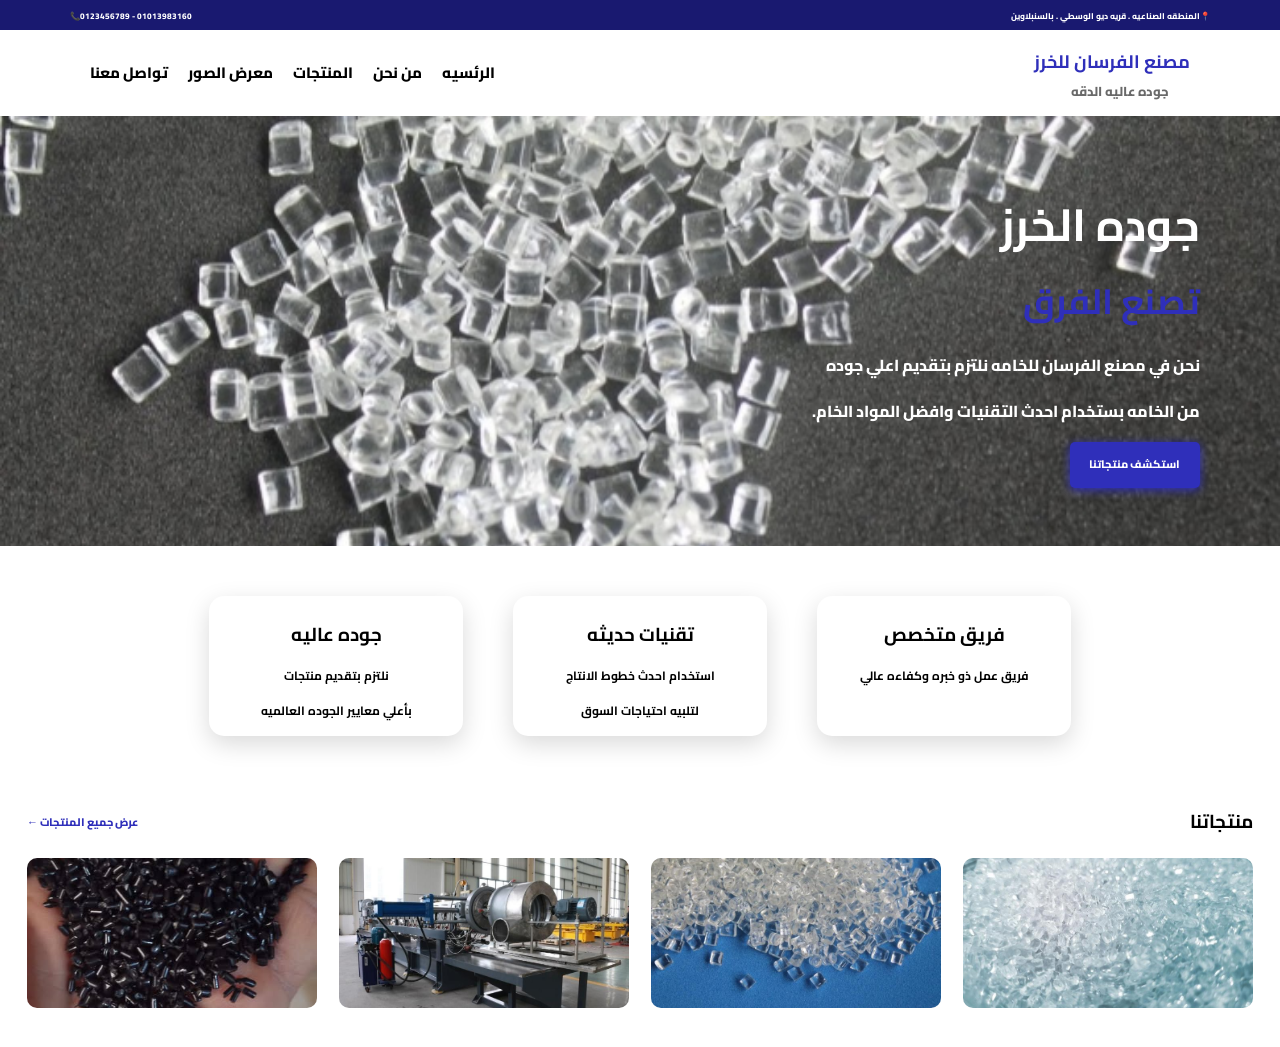
==== index.html @ 64f409cc "doooo" ====
<!DOCTYPE html>
<html lang="en" dir="rtl">
<head>
    <meta charset="UTF-8">
    <meta name="viewport" content="width=device-width, initial-scale=1.0">
     <link rel="preconnect" href="https://fonts.googleapis.com">
     <link href="https://fonts.googleapis.com/css2?family=Cairo:wght@400;700;800;900&display=swap" rel="stylesheet">
    <link rel="stylesheet" href="fo.css">
    <link rel="stylesheet" href="https://cdnjs.cloudflare.com/ajax/libs/font-awesome/6.7.2/css/all.min.css">
    <title>مصنع عائله ابو يونس</title>
</head>
 <nav class="fgt">
  <p>📍المنطقه الصناعيه . قريه ديو الوسطي . بالسنبلاوين</p>
  <p>01013983160 - 0123456789📞</p>
 </nav>
 <header>
<nav class="navbar">
    <div>
    <h2 class="w">مصنع الفرسان للخرز</h2>
    <p style="padding-right: 21px; margin-top: 0; color: dimgray; font-size: 13px;">جوده عاليه الدقه </p>
</div>

<div class="menu-btn" onclick="toggleMenu()">
    <i class="fa-solid fa-bars"></i>
</div>


    <ul id="nav">
     <li>الرئسيه</li>
     <li>من نحن</li>
     <li>المنتجات</li>
     <li>معرض الصور</li>
     <li>تواصل معنا</li>
    </ul>
</nav>
</header>
<body>
    <section class="v">
    <h1 class="c">جوده الخرز</h1>
    <h2 class="f">تصنع الفرق</h2>
    <p class="h">نحن في مصنع الفرسان للخامه نلتزم بتقديم اعلي جوده</p>
    <p class="h">من الخامه بستخدام احدث التقنيات وافضل المواد الخام.</p>
    <div class="l">
    <p class="lol">استكشف منتجاتنا</p>
</div>
</section>
<section class="fge">
 <div class="asd">
   <h3 class="ss">فريق متخصص</h3>
   <p class="qw">فريق عمل ذو خبره وكفاءه عالي</p>
   
 </div>

 <div class="asd">
  <h3 class="ss">تقنيات حديثه</h3>
  <p class="qw">استخدام احدث خطوط الانتاج</p>
  <p class="q">لتلبيه احتياجات السوق</p>
 </div>

 <div class="asd">
  <h3 class="ss">جوده عاليه</h3>
  <p class="qw">نلتزم بتقديم منتجات</p>
  <p class="q">بأعلي معايير الجوده العالميه</p>
 </div>
</section>

<div class="ddd">
  <h3>منتجاتنا</h3>
  <p class="hhh">عرض جميع المنتجات ←</p>
</div>

<section class="def">
  <div class="rer">
  <img src="WhatsApp Image 2026-06-13 at 1.37.20 AM.jpeg" alt="">
  </div>
  <div class="rer">
    <img src="WhatsApp Image 2026-06-13 at 1.37.54 AM.jpeg" alt="">
  </div>
  <div class="rer">
   <img  src="WhatsApp Image 2026-06-13 at 1.36.39 AM.jpeg" alt="">
  </div>
   <div class="rer">
   <img  src="702486900_122114545581279391_4197637457797478936_n.jpg" alt="">
  </div>
</section>

<script>
function toggleMenu(){
    document.getElementById("nav").classList.toggle("active");
}
</script>
</body>
</html>
---- fo.css ----
.navbar {
background: white;

justify-content: space-between;
display: flex;
padding: 0 90px;

}

.fgt {
    background: midnightblue;
    padding: 5px;
justify-content: space-between;
display: flex;
color: white;
padding: 0 70px;
height: 30px;
font-size: 8.3px;

}

#nav {
    list-style: none;
    display: flex;
    gap: 20px;
    align-items: center;
    font-size: 15px;
    
}

li:hover {
   color: rgb(47, 47, 186);
   transition: all 0.6s ease-in-out;

}

body {
    padding: 0;
    margin: 0;
   font-family: 'Cairo', sans-serif;
   font-weight: 800;
   
   
}

.v {
    text-align: right;
     padding-top: 30px;
    background-image: url(WhatsApp\ Image\ 2026-06-13\ at\ 1.36.27\ AM.jpeg);
    background-size: cover;
    height: 400px;
    
}

.c {
   padding-right: 80px;
  
   color: white;
   font-size: 2.80rem;
   
   margin-bottom: 1px;
}



.f {
   padding-right: 80px;
   color: rgb(47, 47, 186);
   margin-top: 0;
   margin-bottom: 1px;
   
   font-size: 35px;
}

.h {
    padding-right: 80px;
    
    color: white;
}



.l {

margin-right: 80px;
background: rgb(47, 47, 186);
width: 110px;
padding-right: 20px;
height: 40px;
font-size: 11px;
padding-top: 1px;
color: white;
padding-bottom: 5px;
border-radius: 5px;
box-shadow: 0 2px 10px rgb(47, 47, 186);
}

.w {
    color: rgb(47, 47, 186);
    margin-bottom: 1px;
    font-size: 18px;
}

.qw {
    font-weight: 700;
    font-size: 12px;
    margin-bottom: 1px;
}

.ss {
    margin-bottom: 1px;
}

.q {
    font-weight: 700;
    font-size: 12px;
    
}

.fge {
    text-align: center;
    display: flex;
    justify-content: center;
    padding: 50px 0;
    gap: 50px;
}

.asd {
    
    width: 250px;
    border: 2px solid rgba(255, 255, 255, 0.3);
    background: white;
    border-radius: 15px;
    box-shadow: 0 8px 25px rgba(0, 0, 0,0.15);
    transition: transform 0.6s ease-in-out;
}

.asd:hover {
    transform: scale(1.05);
}

img {
    height: 150px;
    width: 290px;
    border-radius: 10px;
    object-fit: cover;
}

.def {
    display: flex;
    justify-content: center;
    gap: 22px;
    padding-bottom: 30px;
}

.rer {
    transition: transform 0.6s ease-in-out;
}

.rer:hover {
    transform: scale(1.05);
}

.ddd{
    display: flex;
    align-items: center;
    justify-content: space-between;
    padding: 0 27px;
}

.hhh {
    color: rgb(47, 47, 186);
    font-size: 11px;
    
}






.menu-btn{
    display: none;
    font-size: 30px;
    cursor: pointer;
}

@media (max-width: 768px){

    .menu-btn{
        display: block;
    }

    #nav{
        display: none;
        flex-direction: column;
        position: absolute;
        top: 80px;
        right: 0;
        width: 100%;
        background: white;
        text-align: center;
        padding: 20px 0;
    }

    #nav.active{
        display: flex;
    }

    .def {
        display: flex;
        grid-template-columns: repeat(1, 1fr);
        align-items: center;
        flex-direction: column;
    }

    body {
        justify-content: center;
    }

    .v {
        text-align: center;
    }

    .c {
        padding: 0;
    }

    .f {
        padding: 0;
    }

    .h {
        padding: 0;
    }

    .l {
        margin: auto;
        padding-left: 17px;
    }
   
    .fgt {
        font-size: 6px;
        justify-content: space-between;
        
    }

 
.fge {
        display: flex;
    flex-wrap: wrap;
    justify-content: center;
    margin: auto;
    gap: 20px;
    width: 350px; /* عرض يكفي مربعين فقط */
}

.asd {
     width: 161px;
    height: 150px;
}
    
}
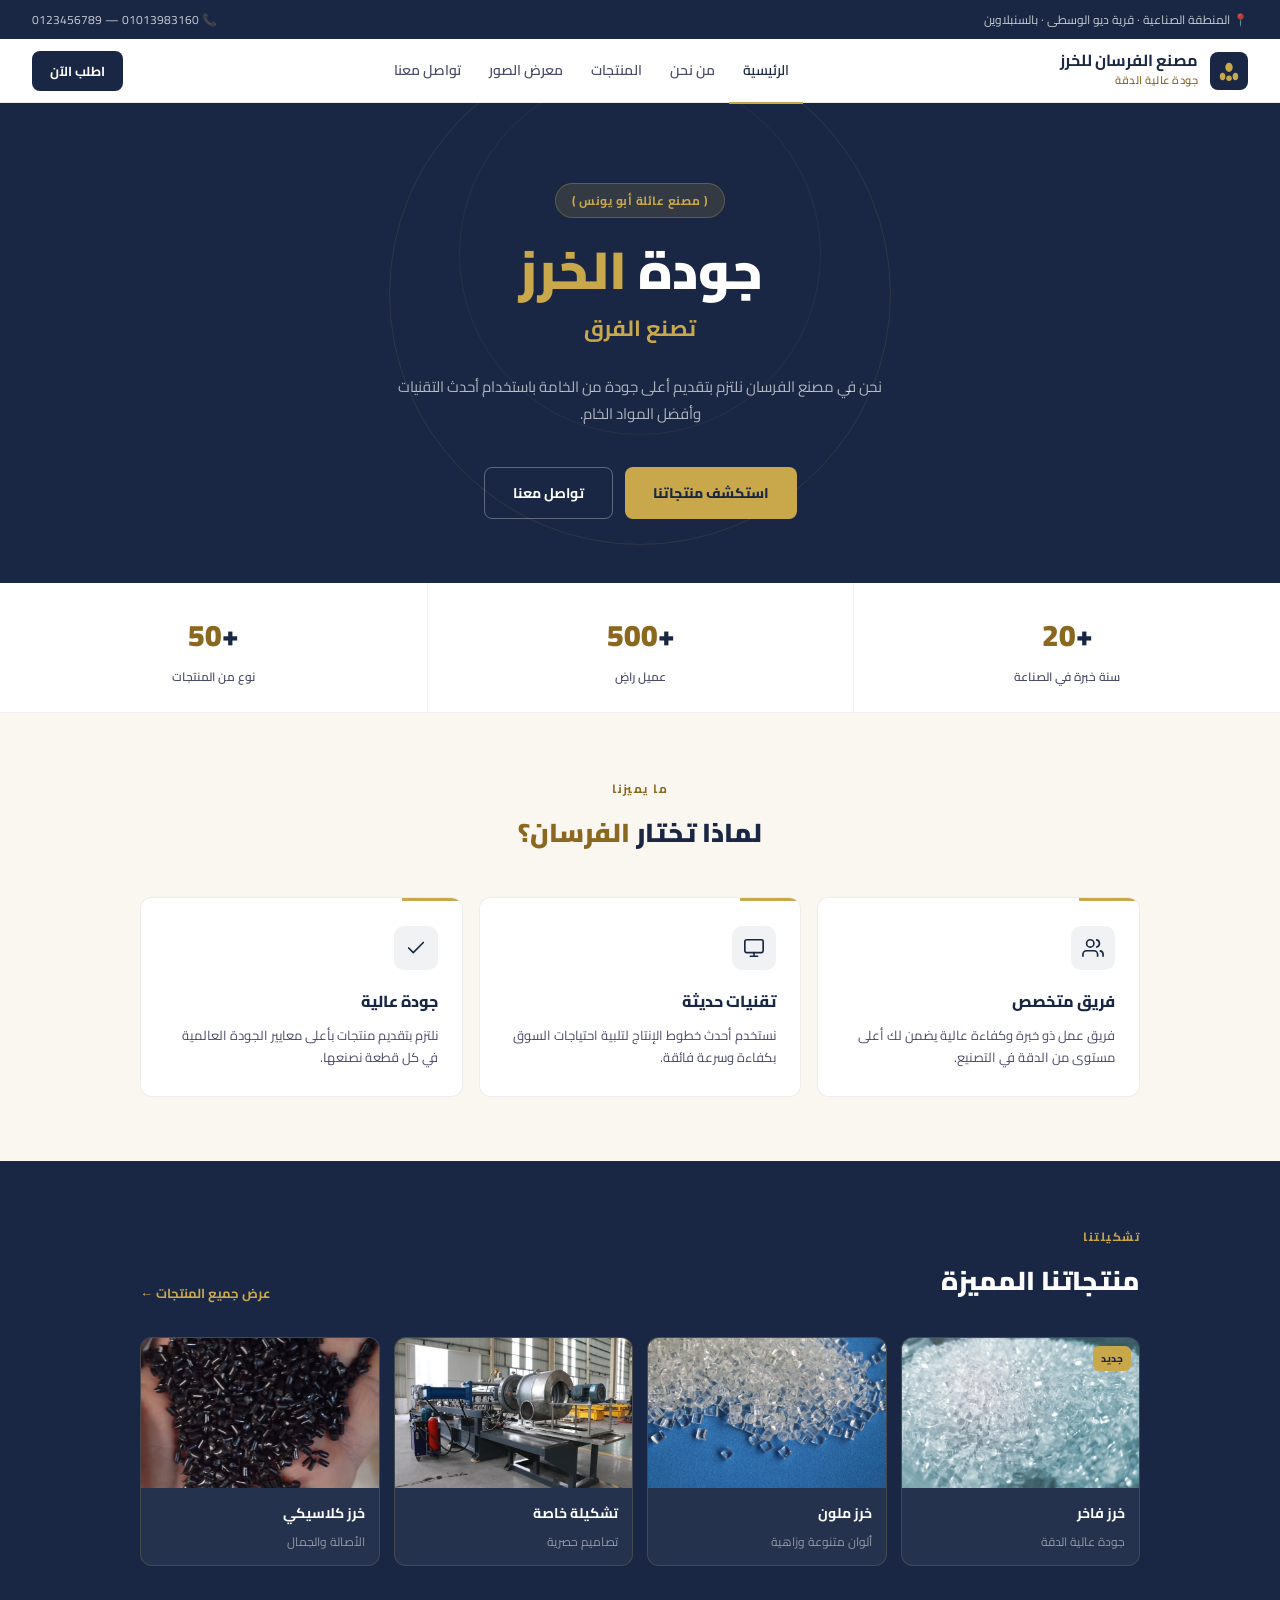
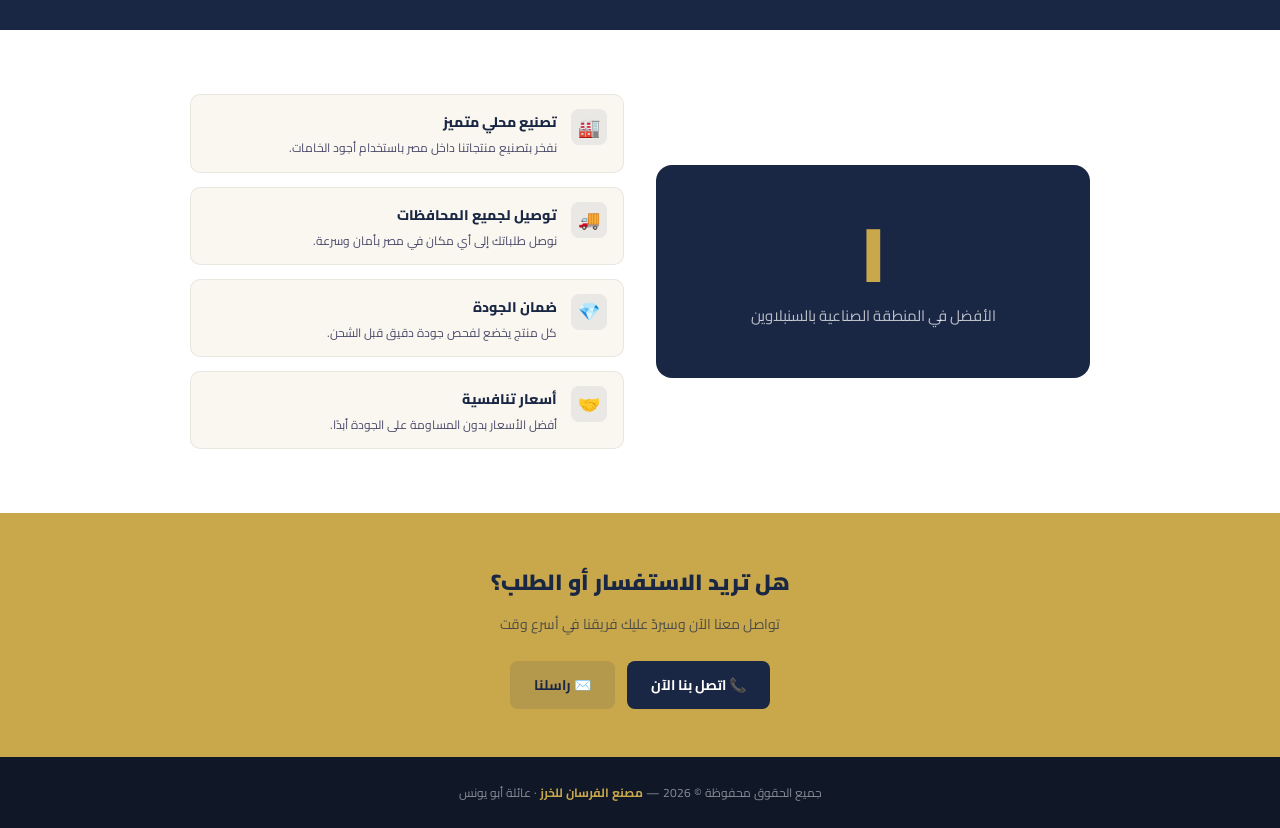
==== commit 891ebecb: "fsss" ====
--- a/index.html
+++ b/index.html
@@ -1,93 +1,220 @@
 <!DOCTYPE html>
-<html lang="en" dir="rtl">
+<html lang="ar" dir="rtl">
 <head>
-    <meta charset="UTF-8">
-    <meta name="viewport" content="width=device-width, initial-scale=1.0">
-     <link rel="preconnect" href="https://fonts.googleapis.com">
-     <link href="https://fonts.googleapis.com/css2?family=Cairo:wght@400;700;800;900&display=swap" rel="stylesheet">
-    <link rel="stylesheet" href="fo.css">
-    <link rel="stylesheet" href="https://cdnjs.cloudflare.com/ajax/libs/font-awesome/6.7.2/css/all.min.css">
-    <title>مصنع عائله ابو يونس</title>
+  <meta charset="UTF-8">
+  <meta name="viewport" content="width=device-width, initial-scale=1.0">
+  <link rel="preconnect" href="https://fonts.googleapis.com">
+  <link href="https://fonts.googleapis.com/css2?family=Cairo:wght@400;600;700;900&display=swap" rel="stylesheet">
+  <link rel="stylesheet" href="fo.css">
+  <title>مصنع الفرسان للخرز — عائلة أبو يونس</title>
 </head>
- <nav class="fgt">
-  <p>📍المنطقه الصناعيه . قريه ديو الوسطي . بالسنبلاوين</p>
-  <p>01013983160 - 0123456789📞</p>
- </nav>
- <header>
-<nav class="navbar">
-    <div>
-    <h2 class="w">مصنع الفرسان للخرز</h2>
-    <p style="padding-right: 21px; margin-top: 0; color: dimgray; font-size: 13px;">جوده عاليه الدقه </p>
-</div>
-
-<div class="menu-btn" onclick="toggleMenu()">
-    <i class="fa-solid fa-bars"></i>
-</div>
-
-
-    <ul id="nav">
-     <li>الرئسيه</li>
-     <li>من نحن</li>
-     <li>المنتجات</li>
-     <li>معرض الصور</li>
-     <li>تواصل معنا</li>
+<body>
+
+  <!-- TOP BAR -->
+  <div class="topbar">
+    <span>📍 المنطقة الصناعية · قرية ديو الوسطى · بالسنبلاوين</span>
+    <span>📞 01013983160 — 0123456789</span>
+  </div>
+
+  <!-- NAVBAR -->
+  <nav class="navbar">
+    <div class="brand">
+      <div class="brand-icon">
+        <svg viewBox="0 0 24 24" xmlns="http://www.w3.org/2000/svg">
+          <ellipse cx="12" cy="8" rx="4" ry="5"/>
+          <ellipse cx="5" cy="18" rx="3" ry="4"/>
+          <ellipse cx="19" cy="18" rx="3" ry="4"/>
+          <ellipse cx="12" cy="20" rx="3" ry="3"/>
+        </svg>
+      </div>
+      <div class="brand-text">
+        <h2>مصنع الفرسان للخرز</h2>
+        <p>جودة عالية الدقة</p>
+      </div>
+    </div>
+
+    <div class="menu-btn" onclick="toggleMenu()">☰</div>
+
+    <ul class="nav-links" id="nav">
+      <li>الرئيسية</li>
+      <li>من نحن</li>
+      <li>المنتجات</li>
+      <li>معرض الصور</li>
+      <li>تواصل معنا</li>
     </ul>
-</nav>
-</header>
-<body>
-    <section class="v">
-    <h1 class="c">جوده الخرز</h1>
-    <h2 class="f">تصنع الفرق</h2>
-    <p class="h">نحن في مصنع الفرسان للخامه نلتزم بتقديم اعلي جوده</p>
-    <p class="h">من الخامه بستخدام احدث التقنيات وافضل المواد الخام.</p>
-    <div class="l">
-    <p class="lol">استكشف منتجاتنا</p>
-</div>
-</section>
-<section class="fge">
- <div class="asd">
-   <h3 class="ss">فريق متخصص</h3>
-   <p class="qw">فريق عمل ذو خبره وكفاءه عالي</p>
-   
- </div>
-
- <div class="asd">
-  <h3 class="ss">تقنيات حديثه</h3>
-  <p class="qw">استخدام احدث خطوط الانتاج</p>
-  <p class="q">لتلبيه احتياجات السوق</p>
- </div>
-
- <div class="asd">
-  <h3 class="ss">جوده عاليه</h3>
-  <p class="qw">نلتزم بتقديم منتجات</p>
-  <p class="q">بأعلي معايير الجوده العالميه</p>
- </div>
-</section>
-
-<div class="ddd">
-  <h3>منتجاتنا</h3>
-  <p class="hhh">عرض جميع المنتجات ←</p>
-</div>
-
-<section class="def">
-  <div class="rer">
-  <img src="WhatsApp Image 2026-06-13 at 1.37.20 AM.jpeg" alt="">
+
+    <button class="nav-cta">اطلب الآن</button>
+  </nav>
+
+  <!-- HERO -->
+  <section class="hero">
+    <div class="hero-badge">( مصنع عائلة أبو يونس )</div>
+    <h1>جودة <span>الخرز</span></h1>
+    <h2>تصنع الفرق</h2>
+    <p>نحن في مصنع الفرسان نلتزم بتقديم أعلى جودة من الخامة باستخدام أحدث التقنيات وأفضل المواد الخام.</p>
+    <div class="hero-buttons">
+      <button class="btn-primary">استكشف منتجاتنا</button>
+      <button class="btn-secondary">تواصل معنا</button>
+    </div>
+  </section>
+
+  <!-- STATS BAR -->
+  <div class="stats-bar">
+    <div class="stat-item">
+      <div class="stat-num">+<span>20</span></div>
+      <div class="stat-label">سنة خبرة في الصناعة</div>
+    </div>
+    <div class="stat-item">
+      <div class="stat-num">+<span>500</span></div>
+      <div class="stat-label">عميل راضٍ</div>
+    </div>
+    <div class="stat-item">
+      <div class="stat-num">+<span>50</span></div>
+      <div class="stat-label">نوع من المنتجات</div>
+    </div>
   </div>
-  <div class="rer">
-    <img src="WhatsApp Image 2026-06-13 at 1.37.54 AM.jpeg" alt="">
+
+  <!-- FEATURES -->
+  <section class="section">
+    <div class="section-header">
+      <div class="eyebrow">ما يميزنا</div>
+      <div class="section-title">لماذا تختار <span>الفرسان؟</span></div>
+    </div>
+    <div class="features-grid">
+      <div class="feature-card">
+        <div class="feature-icon">
+          <svg viewBox="0 0 24 24"><path d="M17 21v-2a4 4 0 0 0-4-4H5a4 4 0 0 0-4 4v2"/><circle cx="9" cy="7" r="4"/><path d="M23 21v-2a4 4 0 0 0-3-3.87"/><path d="M16 3.13a4 4 0 0 1 0 7.75"/></svg>
+        </div>
+        <h3>فريق متخصص</h3>
+        <p>فريق عمل ذو خبرة وكفاءة عالية يضمن لك أعلى مستوى من الدقة في التصنيع.</p>
+      </div>
+      <div class="feature-card">
+        <div class="feature-icon">
+          <svg viewBox="0 0 24 24"><rect x="2" y="3" width="20" height="14" rx="2"/><line x1="8" y1="21" x2="16" y2="21"/><line x1="12" y1="17" x2="12" y2="21"/></svg>
+        </div>
+        <h3>تقنيات حديثة</h3>
+        <p>نستخدم أحدث خطوط الإنتاج لتلبية احتياجات السوق بكفاءة وسرعة فائقة.</p>
+      </div>
+      <div class="feature-card">
+        <div class="feature-icon">
+          <svg viewBox="0 0 24 24"><polyline points="20 6 9 17 4 12"/></svg>
+        </div>
+        <h3>جودة عالية</h3>
+        <p>نلتزم بتقديم منتجات بأعلى معايير الجودة العالمية في كل قطعة نصنعها.</p>
+      </div>
+    </div>
+  </section>
+
+  <!-- PRODUCTS -->
+  <section class="products-section">
+    <div class="products-header">
+      <div>
+        <div class="eyebrow gold">تشكيلتنا</div>
+        <div class="section-title white">منتجاتنا المميزة</div>
+      </div>
+      <div class="see-all">عرض جميع المنتجات ←</div>
+    </div>
+    <div class="products-grid">
+      <div class="product-card">
+        <div class="product-img">
+          <img src="WhatsApp Image 2026-06-13 at 1.37.20 AM.jpeg" alt="خرز فاخر">
+          <div class="product-badge">جديد</div>
+        </div>
+        <div class="product-info">
+          <h4>خرز فاخر</h4>
+          <p>جودة عالية الدقة</p>
+        </div>
+      </div>
+      <div class="product-card">
+        <div class="product-img">
+          <img src="WhatsApp Image 2026-06-13 at 1.37.54 AM.jpeg" alt="خرز ملون">
+        </div>
+        <div class="product-info">
+          <h4>خرز ملون</h4>
+          <p>ألوان متنوعة وزاهية</p>
+        </div>
+      </div>
+      <div class="product-card">
+        <div class="product-img">
+          <img src="WhatsApp Image 2026-06-13 at 1.36.39 AM.jpeg" alt="تشكيلة خاصة">
+        </div>
+        <div class="product-info">
+          <h4>تشكيلة خاصة</h4>
+          <p>تصاميم حصرية</p>
+        </div>
+      </div>
+      <div class="product-card">
+        <div class="product-img">
+          <img src="702486900_122114545581279391_4197637457797478936_n.jpg" alt="خرز كلاسيكي">
+        </div>
+        <div class="product-info">
+          <h4>خرز كلاسيكي</h4>
+          <p>الأصالة والجمال</p>
+        </div>
+      </div>
+    </div>
+  </section>
+
+  <!-- WHY US -->
+  <section class="section white-bg">
+    <div class="why-grid">
+      <div class="why-visual">
+        <div class="big-num">١</div>
+        <p>الأفضل في المنطقة الصناعية بالسنبلاوين</p>
+      </div>
+      <div class="why-items">
+        <div class="why-item">
+          <div class="why-dot">🏭</div>
+          <div>
+            <h4>تصنيع محلي متميز</h4>
+            <p>نفخر بتصنيع منتجاتنا داخل مصر باستخدام أجود الخامات.</p>
+          </div>
+        </div>
+        <div class="why-item">
+          <div class="why-dot">🚚</div>
+          <div>
+            <h4>توصيل لجميع المحافظات</h4>
+            <p>نوصل طلباتك إلى أي مكان في مصر بأمان وسرعة.</p>
+          </div>
+        </div>
+        <div class="why-item">
+          <div class="why-dot">💎</div>
+          <div>
+            <h4>ضمان الجودة</h4>
+            <p>كل منتج يخضع لفحص جودة دقيق قبل الشحن.</p>
+          </div>
+        </div>
+        <div class="why-item">
+          <div class="why-dot">🤝</div>
+          <div>
+            <h4>أسعار تنافسية</h4>
+            <p>أفضل الأسعار بدون المساومة على الجودة أبدًا.</p>
+          </div>
+        </div>
+      </div>
+    </div>
+  </section>
+
+  <!-- CONTACT STRIP -->
+  <div class="contact-strip">
+    <h3>هل تريد الاستفسار أو الطلب؟</h3>
+    <p>تواصل معنا الآن وسيردّ عليك فريقنا في أسرع وقت</p>
+    <div class="contact-buttons">
+      <button class="contact-btn dark">📞 اتصل بنا الآن</button>
+      <button class="contact-btn light">✉️ راسلنا</button>
+    </div>
   </div>
-  <div class="rer">
-   <img  src="WhatsApp Image 2026-06-13 at 1.36.39 AM.jpeg" alt="">
-  </div>
-   <div class="rer">
-   <img  src="702486900_122114545581279391_4197637457797478936_n.jpg" alt="">
-  </div>
-</section>
-
-<script>
-function toggleMenu(){
-    document.getElementById("nav").classList.toggle("active");
-}
-</script>
+
+  <!-- FOOTER -->
+  <footer class="footer">
+    جميع الحقوق محفوظة © 2026 — <span>مصنع الفرسان للخرز</span> · عائلة أبو يونس
+  </footer>
+
+  <script>
+    function toggleMenu() {
+      document.getElementById("nav").classList.toggle("active");
+    }
+  </script>
+
 </body>
 </html>
--- a/fo.css
+++ b/fo.css
@@ -1,263 +1,756 @@
+/* ===========================
+   مصنع الفرسان للخرز — style.css
+   =========================== */
+
+@import url('https://fonts.googleapis.com/css2?family=Cairo:wght@400;600;700;900&display=swap');
+
+* {
+  margin: 0;
+  padding: 0;
+  box-sizing: border-box;
+}
+
+:root {
+  --gold:       #C9A84C;
+  --gold-light: #F0D080;
+  --gold-dark:  #8A6820;
+  --navy:       #1A2744;
+  --navy-mid:   #243460;
+  --cream:      #FAF7F0;
+  --text-dark:  #1A1A2E;
+  --text-mid:   #4A4A6A;
+  --radius:     12px;
+}
+
+body {
+  font-family: 'Cairo', sans-serif;
+  direction: rtl;
+  background: var(--cream);
+  color: var(--text-dark);
+}
+
+/* ---- TOP BAR ---- */
+.topbar {
+  background: var(--navy);
+  color: rgba(255, 255, 255, 0.75);
+  font-size: 12px;
+  padding: 8px 2rem;
+  display: flex;
+  justify-content: space-between;
+  align-items: center;
+  gap: 1rem;
+  flex-wrap: wrap;
+}
+
+/* ---- NAVBAR ---- */
 .navbar {
-background: white;
-
-justify-content: space-between;
-display: flex;
-padding: 0 90px;
-
-}
-
-.fgt {
-    background: midnightblue;
-    padding: 5px;
-justify-content: space-between;
-display: flex;
-color: white;
-padding: 0 70px;
-height: 30px;
-font-size: 8.3px;
-
-}
-
-#nav {
-    list-style: none;
+  background: #fff;
+  border-bottom: 0.5px solid rgba(0, 0, 0, 0.08);
+  padding: 0 2rem;
+  display: flex;
+  align-items: center;
+  justify-content: space-between;
+  height: 64px;
+  position: sticky;
+  top: 0;
+  z-index: 100;
+}
+
+.brand {
+  display: flex;
+  align-items: center;
+  gap: 12px;
+}
+
+.brand-icon {
+  width: 38px;
+  height: 38px;
+  background: var(--navy);
+  border-radius: 8px;
+  display: flex;
+  align-items: center;
+  justify-content: center;
+}
+
+.brand-icon svg {
+  width: 22px;
+  height: 22px;
+  fill: var(--gold);
+}
+
+.brand-text h2 {
+  font-size: 16px;
+  font-weight: 700;
+  color: var(--navy);
+  line-height: 1.2;
+}
+
+.brand-text p {
+  font-size: 11px;
+  color: var(--gold-dark);
+  font-weight: 600;
+  letter-spacing: 0.5px;
+}
+
+.nav-links {
+  display: flex;
+  gap: 0;
+  list-style: none;
+}
+
+.nav-links li {
+  padding: 0 14px;
+  font-size: 14px;
+  font-weight: 600;
+  color: var(--text-mid);
+  cursor: pointer;
+  line-height: 64px;
+  border-bottom: 2px solid transparent;
+  transition: color 0.2s, border-color 0.2s;
+}
+
+.nav-links li:first-child {
+  color: var(--navy);
+  border-bottom-color: var(--gold);
+}
+
+.nav-links li:hover {
+  color: var(--navy);
+  border-bottom-color: var(--gold-light);
+}
+
+.nav-cta {
+  background: var(--navy);
+  color: #fff;
+  border: none;
+  padding: 8px 18px;
+  border-radius: 8px;
+  font-family: 'Cairo', sans-serif;
+  font-size: 13px;
+  font-weight: 700;
+  cursor: pointer;
+  transition: opacity 0.2s;
+}
+
+.nav-cta:hover {
+  opacity: 0.85;
+}
+
+/* Mobile menu button */
+.menu-btn {
+  display: none;
+  font-size: 22px;
+  cursor: pointer;
+  color: var(--navy);
+}
+
+/* ---- HERO ---- */
+.hero {
+  background: var(--navy);
+  padding: 5rem 2rem 4rem;
+  text-align: center;
+  position: relative;
+  overflow: hidden;
+}
+
+.hero::before {
+  content: '';
+  position: absolute;
+  top: -60px;
+  left: 50%;
+  transform: translateX(-50%);
+  width: 500px;
+  height: 500px;
+  border-radius: 50%;
+  border: 1px solid rgba(201, 168, 76, 0.12);
+  pointer-events: none;
+}
+
+.hero::after {
+  content: '';
+  position: absolute;
+  top: -30px;
+  left: 50%;
+  transform: translateX(-50%);
+  width: 360px;
+  height: 360px;
+  border-radius: 50%;
+  border: 1px solid rgba(201, 168, 76, 0.08);
+  pointer-events: none;
+}
+
+.hero-badge {
+  display: inline-block;
+  background: rgba(201, 168, 76, 0.15);
+  color: var(--gold);
+  border: 1px solid rgba(201, 168, 76, 0.3);
+  border-radius: 20px;
+  font-size: 12px;
+  font-weight: 700;
+  padding: 5px 16px;
+  margin-bottom: 1.5rem;
+  letter-spacing: 0.5px;
+  position: relative;
+  z-index: 1;
+}
+
+.hero h1 {
+  font-size: 52px;
+  font-weight: 900;
+  color: #fff;
+  line-height: 1.1;
+  margin-bottom: 0.5rem;
+  position: relative;
+  z-index: 1;
+}
+
+.hero h1 span {
+  color: var(--gold);
+}
+
+.hero h2 {
+  font-size: 22px;
+  font-weight: 700;
+  color: var(--gold);
+  margin-bottom: 1.5rem;
+  position: relative;
+  z-index: 1;
+}
+
+.hero p {
+  font-size: 15px;
+  color: rgba(255, 255, 255, 0.65);
+  max-width: 520px;
+  margin: 0 auto 2.5rem;
+  line-height: 1.8;
+  position: relative;
+  z-index: 1;
+}
+
+.hero-buttons {
+  display: flex;
+  gap: 12px;
+  justify-content: center;
+  flex-wrap: wrap;
+  position: relative;
+  z-index: 1;
+}
+
+.btn-primary {
+  background: var(--gold);
+  color: var(--navy);
+  font-family: 'Cairo', sans-serif;
+  font-weight: 800;
+  font-size: 14px;
+  padding: 12px 28px;
+  border: none;
+  border-radius: 8px;
+  cursor: pointer;
+  transition: opacity 0.2s;
+}
+
+.btn-primary:hover {
+  opacity: 0.88;
+}
+
+.btn-secondary {
+  background: transparent;
+  color: #fff;
+  font-family: 'Cairo', sans-serif;
+  font-weight: 700;
+  font-size: 14px;
+  padding: 12px 28px;
+  border: 1px solid rgba(255, 255, 255, 0.3);
+  border-radius: 8px;
+  cursor: pointer;
+  transition: background 0.2s;
+}
+
+.btn-secondary:hover {
+  background: rgba(255, 255, 255, 0.08);
+}
+
+/* ---- STATS BAR ---- */
+.stats-bar {
+  background: #fff;
+  border-bottom: 0.5px solid rgba(0, 0, 0, 0.06);
+  display: grid;
+  grid-template-columns: repeat(3, 1fr);
+}
+
+.stat-item {
+  padding: 1.5rem 1rem;
+  text-align: center;
+  border-left: 0.5px solid rgba(0, 0, 0, 0.06);
+}
+
+.stat-item:last-child {
+  border-left: none;
+}
+
+.stat-num {
+  font-size: 30px;
+  font-weight: 900;
+  color: var(--navy);
+}
+
+.stat-num span {
+  color: var(--gold-dark);
+}
+
+.stat-label {
+  font-size: 12px;
+  color: var(--text-mid);
+  font-weight: 600;
+  margin-top: 2px;
+}
+
+/* ---- SHARED SECTION ---- */
+.section {
+  padding: 4rem 2rem;
+  background: var(--cream);
+}
+
+.white-bg {
+  background: #fff;
+}
+
+.section-header {
+  text-align: center;
+  margin-bottom: 2.5rem;
+}
+
+.eyebrow {
+  font-size: 12px;
+  font-weight: 700;
+  color: var(--gold-dark);
+  text-transform: uppercase;
+  letter-spacing: 1.5px;
+  margin-bottom: 8px;
+}
+
+.eyebrow.gold {
+  color: var(--gold);
+}
+
+.section-title {
+  font-size: 26px;
+  font-weight: 900;
+  color: var(--navy);
+}
+
+.section-title span {
+  color: var(--gold-dark);
+}
+
+.section-title.white {
+  color: #fff;
+}
+
+/* ---- FEATURES GRID ---- */
+.features-grid {
+  display: grid;
+  grid-template-columns: repeat(3, 1fr);
+  gap: 16px;
+  max-width: 1000px;
+  margin: 0 auto;
+}
+
+.feature-card {
+  background: #fff;
+  border: 0.5px solid rgba(0, 0, 0, 0.07);
+  border-radius: var(--radius);
+  padding: 1.75rem 1.5rem;
+  position: relative;
+  overflow: hidden;
+  transition: transform 0.2s;
+}
+
+.feature-card:hover {
+  transform: translateY(-3px);
+}
+
+.feature-card::before {
+  content: '';
+  position: absolute;
+  top: 0;
+  right: 0;
+  width: 60px;
+  height: 3px;
+  background: var(--gold);
+  border-radius: 0 var(--radius) 0 4px;
+}
+
+.feature-icon {
+  width: 44px;
+  height: 44px;
+  background: rgba(26, 39, 68, 0.06);
+  border-radius: 10px;
+  display: flex;
+  align-items: center;
+  justify-content: center;
+  margin-bottom: 1rem;
+}
+
+.feature-icon svg {
+  width: 22px;
+  height: 22px;
+  stroke: var(--navy);
+  fill: none;
+  stroke-width: 1.8;
+  stroke-linecap: round;
+  stroke-linejoin: round;
+}
+
+.feature-card h3 {
+  font-size: 16px;
+  font-weight: 800;
+  color: var(--navy);
+  margin-bottom: 8px;
+}
+
+.feature-card p {
+  font-size: 13px;
+  color: var(--text-mid);
+  line-height: 1.7;
+}
+
+/* ---- PRODUCTS SECTION ---- */
+.products-section {
+  background: var(--navy);
+  padding: 4rem 2rem;
+}
+
+.products-header {
+  display: flex;
+  justify-content: space-between;
+  align-items: flex-end;
+  margin-bottom: 2rem;
+  flex-wrap: wrap;
+  gap: 1rem;
+  max-width: 1000px;
+  margin-left: auto;
+  margin-right: auto;
+}
+
+.see-all {
+  font-size: 13px;
+  color: var(--gold);
+  font-weight: 700;
+  cursor: pointer;
+}
+
+.see-all:hover {
+  text-decoration: underline;
+}
+
+.products-grid {
+  display: grid;
+  grid-template-columns: repeat(4, 1fr);
+  gap: 14px;
+  max-width: 1000px;
+  margin: 0 auto;
+}
+
+.product-card {
+  background: rgba(255, 255, 255, 0.05);
+  border: 0.5px solid rgba(201, 168, 76, 0.2);
+  border-radius: var(--radius);
+  overflow: hidden;
+  cursor: pointer;
+  transition: border-color 0.2s, transform 0.2s;
+}
+
+.product-card:hover {
+  border-color: rgba(201, 168, 76, 0.5);
+  transform: translateY(-3px);
+}
+
+.product-img {
+  height: 150px;
+  background: rgba(255, 255, 255, 0.08);
+  overflow: hidden;
+  position: relative;
+}
+
+.product-img img {
+  width: 100%;
+  height: 100%;
+  object-fit: cover;
+  transition: transform 0.3s;
+}
+
+.product-card:hover .product-img img {
+  transform: scale(1.05);
+}
+
+.product-badge {
+  position: absolute;
+  top: 8px;
+  right: 8px;
+  background: var(--gold);
+  color: var(--navy);
+  font-size: 10px;
+  font-weight: 800;
+  padding: 3px 8px;
+  border-radius: 6px;
+}
+
+.product-info {
+  padding: 12px 14px;
+}
+
+.product-info h4 {
+  font-size: 14px;
+  font-weight: 700;
+  color: #fff;
+  margin-bottom: 4px;
+}
+
+.product-info p {
+  font-size: 12px;
+  color: rgba(255, 255, 255, 0.5);
+}
+
+/* ---- WHY US ---- */
+.why-grid {
+  display: grid;
+  grid-template-columns: 1fr 1fr;
+  gap: 2rem;
+  align-items: center;
+  max-width: 900px;
+  margin: 0 auto;
+}
+
+.why-visual {
+  background: var(--navy);
+  border-radius: 16px;
+  padding: 3rem 2rem;
+  text-align: center;
+  color: #fff;
+}
+
+.big-num {
+  font-size: 80px;
+  font-weight: 900;
+  color: var(--gold);
+  line-height: 1;
+}
+
+.why-visual p {
+  font-size: 15px;
+  color: rgba(255, 255, 255, 0.7);
+  margin-top: 8px;
+}
+
+.why-items {
+  display: flex;
+  flex-direction: column;
+  gap: 14px;
+}
+
+.why-item {
+  display: flex;
+  align-items: flex-start;
+  gap: 14px;
+  background: var(--cream);
+  border: 0.5px solid rgba(0, 0, 0, 0.07);
+  border-radius: 10px;
+  padding: 14px 16px;
+  transition: background 0.2s;
+}
+
+.why-item:hover {
+  background: #fff;
+}
+
+.why-dot {
+  width: 36px;
+  height: 36px;
+  min-width: 36px;
+  border-radius: 8px;
+  background: rgba(26, 39, 68, 0.07);
+  display: flex;
+  align-items: center;
+  justify-content: center;
+  font-size: 18px;
+}
+
+.why-item h4 {
+  font-size: 14px;
+  font-weight: 800;
+  color: var(--navy);
+  margin-bottom: 3px;
+}
+
+.why-item p {
+  font-size: 12px;
+  color: var(--text-mid);
+  line-height: 1.6;
+}
+
+/* ---- CONTACT STRIP ---- */
+.contact-strip {
+  background: var(--gold);
+  padding: 3rem 2rem;
+  text-align: center;
+}
+
+.contact-strip h3 {
+  font-size: 22px;
+  font-weight: 900;
+  color: var(--navy);
+  margin-bottom: 8px;
+}
+
+.contact-strip p {
+  font-size: 14px;
+  color: rgba(26, 39, 68, 0.7);
+  margin-bottom: 1.5rem;
+}
+
+.contact-buttons {
+  display: flex;
+  gap: 12px;
+  justify-content: center;
+  flex-wrap: wrap;
+}
+
+.contact-btn {
+  font-family: 'Cairo', sans-serif;
+  font-weight: 700;
+  font-size: 14px;
+  padding: 11px 24px;
+  border: none;
+  border-radius: 8px;
+  cursor: pointer;
+  display: flex;
+  align-items: center;
+  gap: 8px;
+  transition: opacity 0.2s;
+}
+
+.contact-btn:hover {
+  opacity: 0.85;
+}
+
+.contact-btn.dark {
+  background: var(--navy);
+  color: #fff;
+}
+
+.contact-btn.light {
+  background: rgba(26, 39, 68, 0.12);
+  color: var(--navy);
+}
+
+/* ---- FOOTER ---- */
+.footer {
+  background: #101828;
+  color: rgba(255, 255, 255, 0.5);
+  text-align: center;
+  padding: 1.5rem 2rem;
+  font-size: 12px;
+}
+
+.footer span {
+  color: var(--gold);
+  font-weight: 700;
+}
+
+/* ---- RESPONSIVE ---- */
+@media (max-width: 768px) {
+  .topbar {
+    flex-direction: column;
+    text-align: center;
+    gap: 4px;
+    padding: 8px 1rem;
+  }
+
+  .navbar {
+    padding: 0 1rem;
+    flex-wrap: wrap;
+    height: auto;
+    padding-top: 10px;
+    padding-bottom: 10px;
+  }
+
+  .nav-links {
+    display: none;
+    flex-direction: column;
+    width: 100%;
+    background: #fff;
+    border-top: 0.5px solid rgba(0, 0, 0, 0.07);
+    padding: 8px 0;
+  }
+
+  .nav-links.active {
     display: flex;
-    gap: 20px;
-    align-items: center;
-    font-size: 15px;
-    
-}
-
-li:hover {
-   color: rgb(47, 47, 186);
-   transition: all 0.6s ease-in-out;
-
-}
-
-body {
-    padding: 0;
-    margin: 0;
-   font-family: 'Cairo', sans-serif;
-   font-weight: 800;
-   
-   
-}
-
-.v {
-    text-align: right;
-     padding-top: 30px;
-    background-image: url(WhatsApp\ Image\ 2026-06-13\ at\ 1.36.27\ AM.jpeg);
-    background-size: cover;
-    height: 400px;
-    
-}
-
-.c {
-   padding-right: 80px;
-  
-   color: white;
-   font-size: 2.80rem;
-   
-   margin-bottom: 1px;
-}
-
-
-
-.f {
-   padding-right: 80px;
-   color: rgb(47, 47, 186);
-   margin-top: 0;
-   margin-bottom: 1px;
-   
-   font-size: 35px;
-}
-
-.h {
-    padding-right: 80px;
-    
-    color: white;
-}
-
-
-
-.l {
-
-margin-right: 80px;
-background: rgb(47, 47, 186);
-width: 110px;
-padding-right: 20px;
-height: 40px;
-font-size: 11px;
-padding-top: 1px;
-color: white;
-padding-bottom: 5px;
-border-radius: 5px;
-box-shadow: 0 2px 10px rgb(47, 47, 186);
-}
-
-.w {
-    color: rgb(47, 47, 186);
-    margin-bottom: 1px;
+  }
+
+  .nav-links li {
+    line-height: 2.5;
+    padding: 0 1rem;
+    border-bottom: none;
+  }
+
+  .menu-btn {
+    display: block;
+  }
+
+  .nav-cta {
+    display: none;
+  }
+
+  .hero h1 {
+    font-size: 36px;
+  }
+
+  .hero h2 {
     font-size: 18px;
-}
-
-.qw {
-    font-weight: 700;
-    font-size: 12px;
-    margin-bottom: 1px;
-}
-
-.ss {
-    margin-bottom: 1px;
-}
-
-.q {
-    font-weight: 700;
-    font-size: 12px;
-    
-}
-
-.fge {
-    text-align: center;
-    display: flex;
-    justify-content: center;
-    padding: 50px 0;
-    gap: 50px;
-}
-
-.asd {
-    
-    width: 250px;
-    border: 2px solid rgba(255, 255, 255, 0.3);
-    background: white;
-    border-radius: 15px;
-    box-shadow: 0 8px 25px rgba(0, 0, 0,0.15);
-    transition: transform 0.6s ease-in-out;
-}
-
-.asd:hover {
-    transform: scale(1.05);
-}
-
-img {
-    height: 150px;
-    width: 290px;
-    border-radius: 10px;
-    object-fit: cover;
-}
-
-.def {
-    display: flex;
-    justify-content: center;
-    gap: 22px;
-    padding-bottom: 30px;
-}
-
-.rer {
-    transition: transform 0.6s ease-in-out;
-}
-
-.rer:hover {
-    transform: scale(1.05);
-}
-
-.ddd{
-    display: flex;
-    align-items: center;
-    justify-content: space-between;
-    padding: 0 27px;
-}
-
-.hhh {
-    color: rgb(47, 47, 186);
-    font-size: 11px;
-    
-}
-
-
-
-
-
-
-.menu-btn{
-    display: none;
-    font-size: 30px;
-    cursor: pointer;
-}
-
-@media (max-width: 768px){
-
-    .menu-btn{
-        display: block;
-    }
-
-    #nav{
-        display: none;
-        flex-direction: column;
-        position: absolute;
-        top: 80px;
-        right: 0;
-        width: 100%;
-        background: white;
-        text-align: center;
-        padding: 20px 0;
-    }
-
-    #nav.active{
-        display: flex;
-    }
-
-    .def {
-        display: flex;
-        grid-template-columns: repeat(1, 1fr);
-        align-items: center;
-        flex-direction: column;
-    }
-
-    body {
-        justify-content: center;
-    }
-
-    .v {
-        text-align: center;
-    }
-
-    .c {
-        padding: 0;
-    }
-
-    .f {
-        padding: 0;
-    }
-
-    .h {
-        padding: 0;
-    }
-
-    .l {
-        margin: auto;
-        padding-left: 17px;
-    }
-   
-    .fgt {
-        font-size: 6px;
-        justify-content: space-between;
-        
-    }
-
- 
-.fge {
-        display: flex;
-    flex-wrap: wrap;
-    justify-content: center;
-    margin: auto;
-    gap: 20px;
-    width: 350px; /* عرض يكفي مربعين فقط */
-}
-
-.asd {
-     width: 161px;
-    height: 150px;
-}
-    
+  }
+
+  .stats-bar {
+    grid-template-columns: repeat(3, 1fr);
+  }
+
+  .stat-num {
+    font-size: 22px;
+  }
+
+  .features-grid {
+    grid-template-columns: 1fr;
+  }
+
+  .products-grid {
+    grid-template-columns: repeat(2, 1fr);
+  }
+
+  .why-grid {
+    grid-template-columns: 1fr;
+  }
+
+  .why-visual {
+    padding: 2rem 1.5rem;
+  }
+
+  .big-num {
+    font-size: 60px;
+  }
+}
+
+@media (max-width: 480px) {
+  .stats-bar {
+    grid-template-columns: 1fr;
+  }
+
+  .stat-item {
+    border-left: none;
+    border-bottom: 0.5px solid rgba(0, 0, 0, 0.06);
+  }
+
+  .products-grid {
+    grid-template-columns: 1fr 1fr;
+    gap: 10px;
+  }
 }
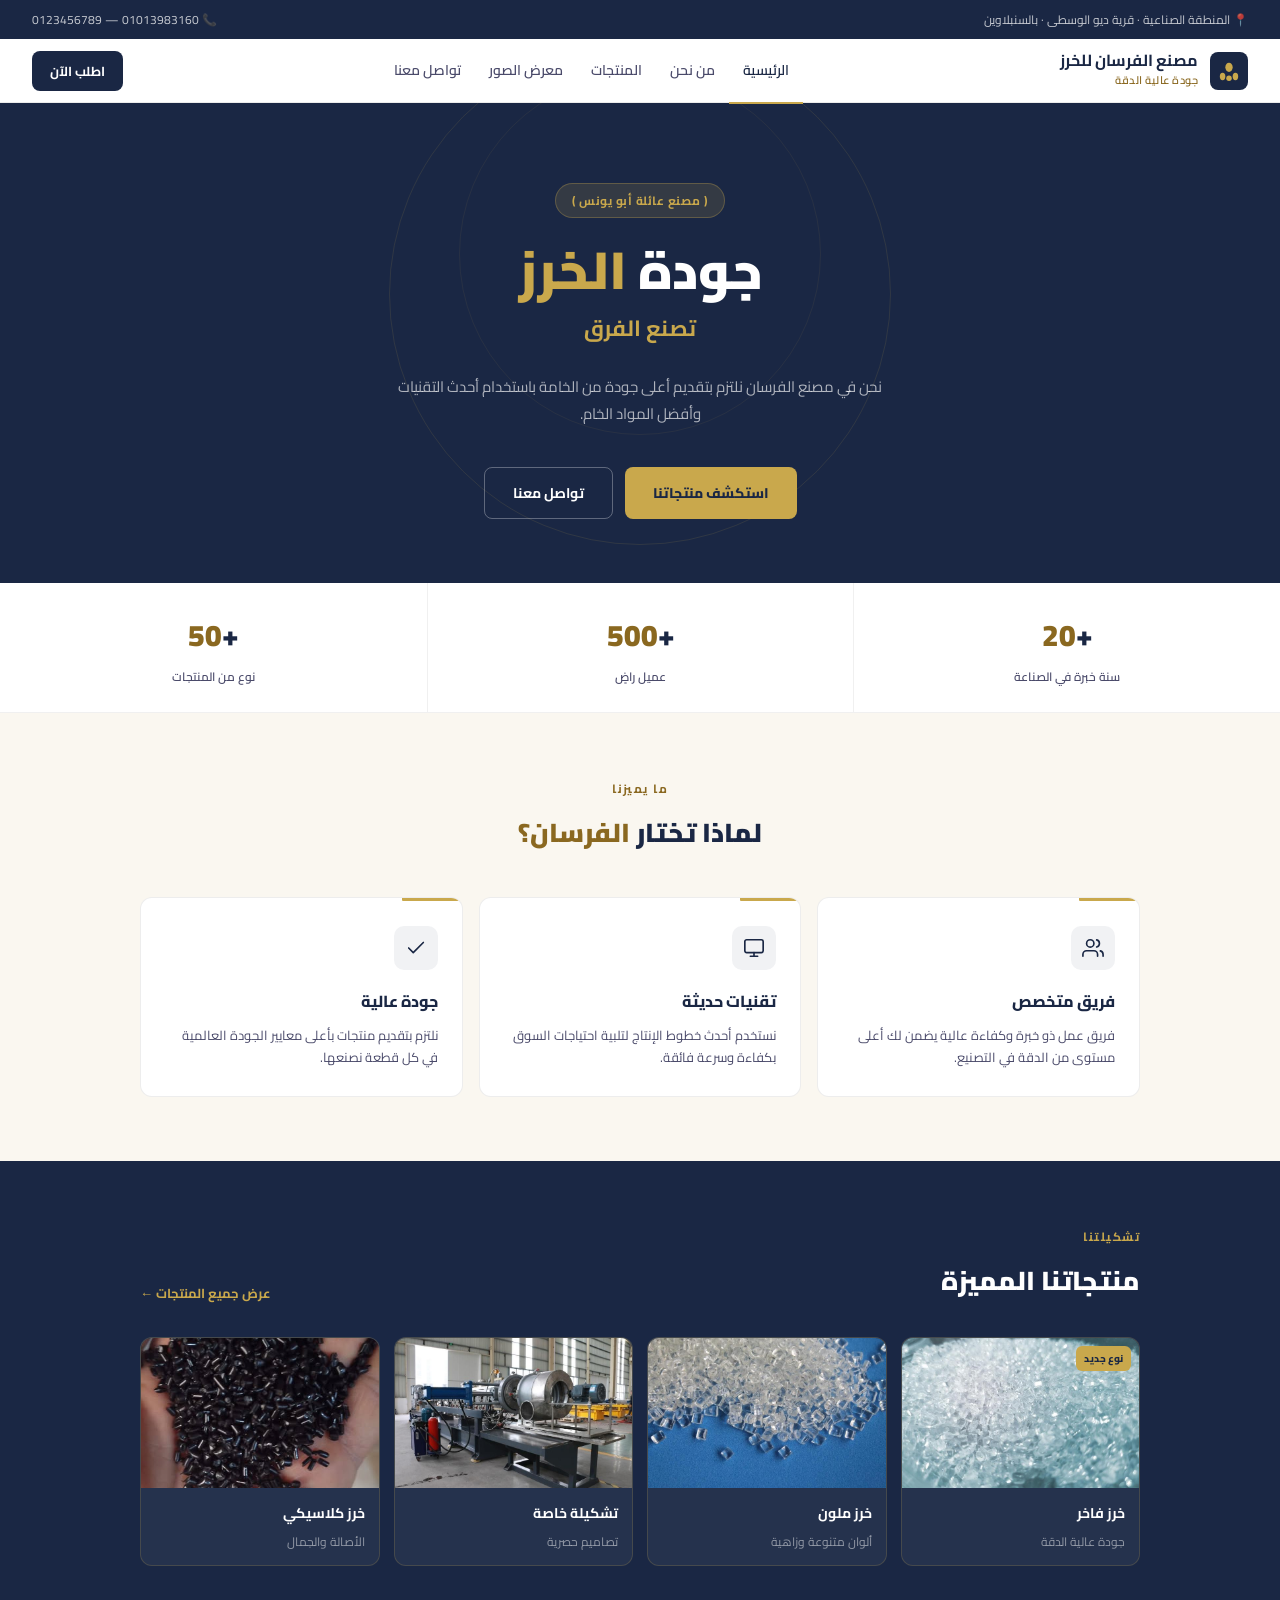
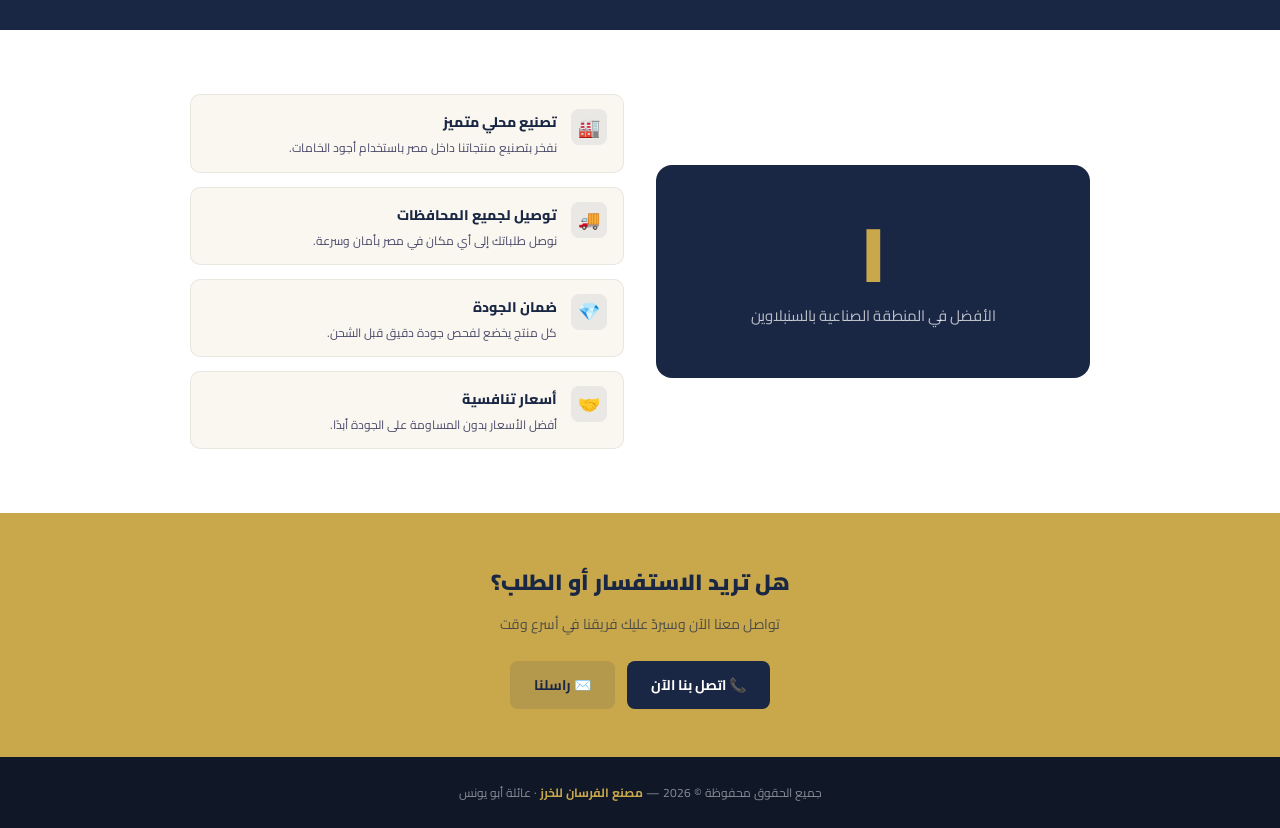
==== commit 5b392799: "weer" ====
--- a/index.html
+++ b/index.html
@@ -118,7 +118,7 @@
       <div class="product-card">
         <div class="product-img">
           <img src="WhatsApp Image 2026-06-13 at 1.37.20 AM.jpeg" alt="خرز فاخر">
-          <div class="product-badge">جديد</div>
+          <div class="product-badge">نوع جديد</div>
         </div>
         <div class="product-info">
           <h4>خرز فاخر</h4>
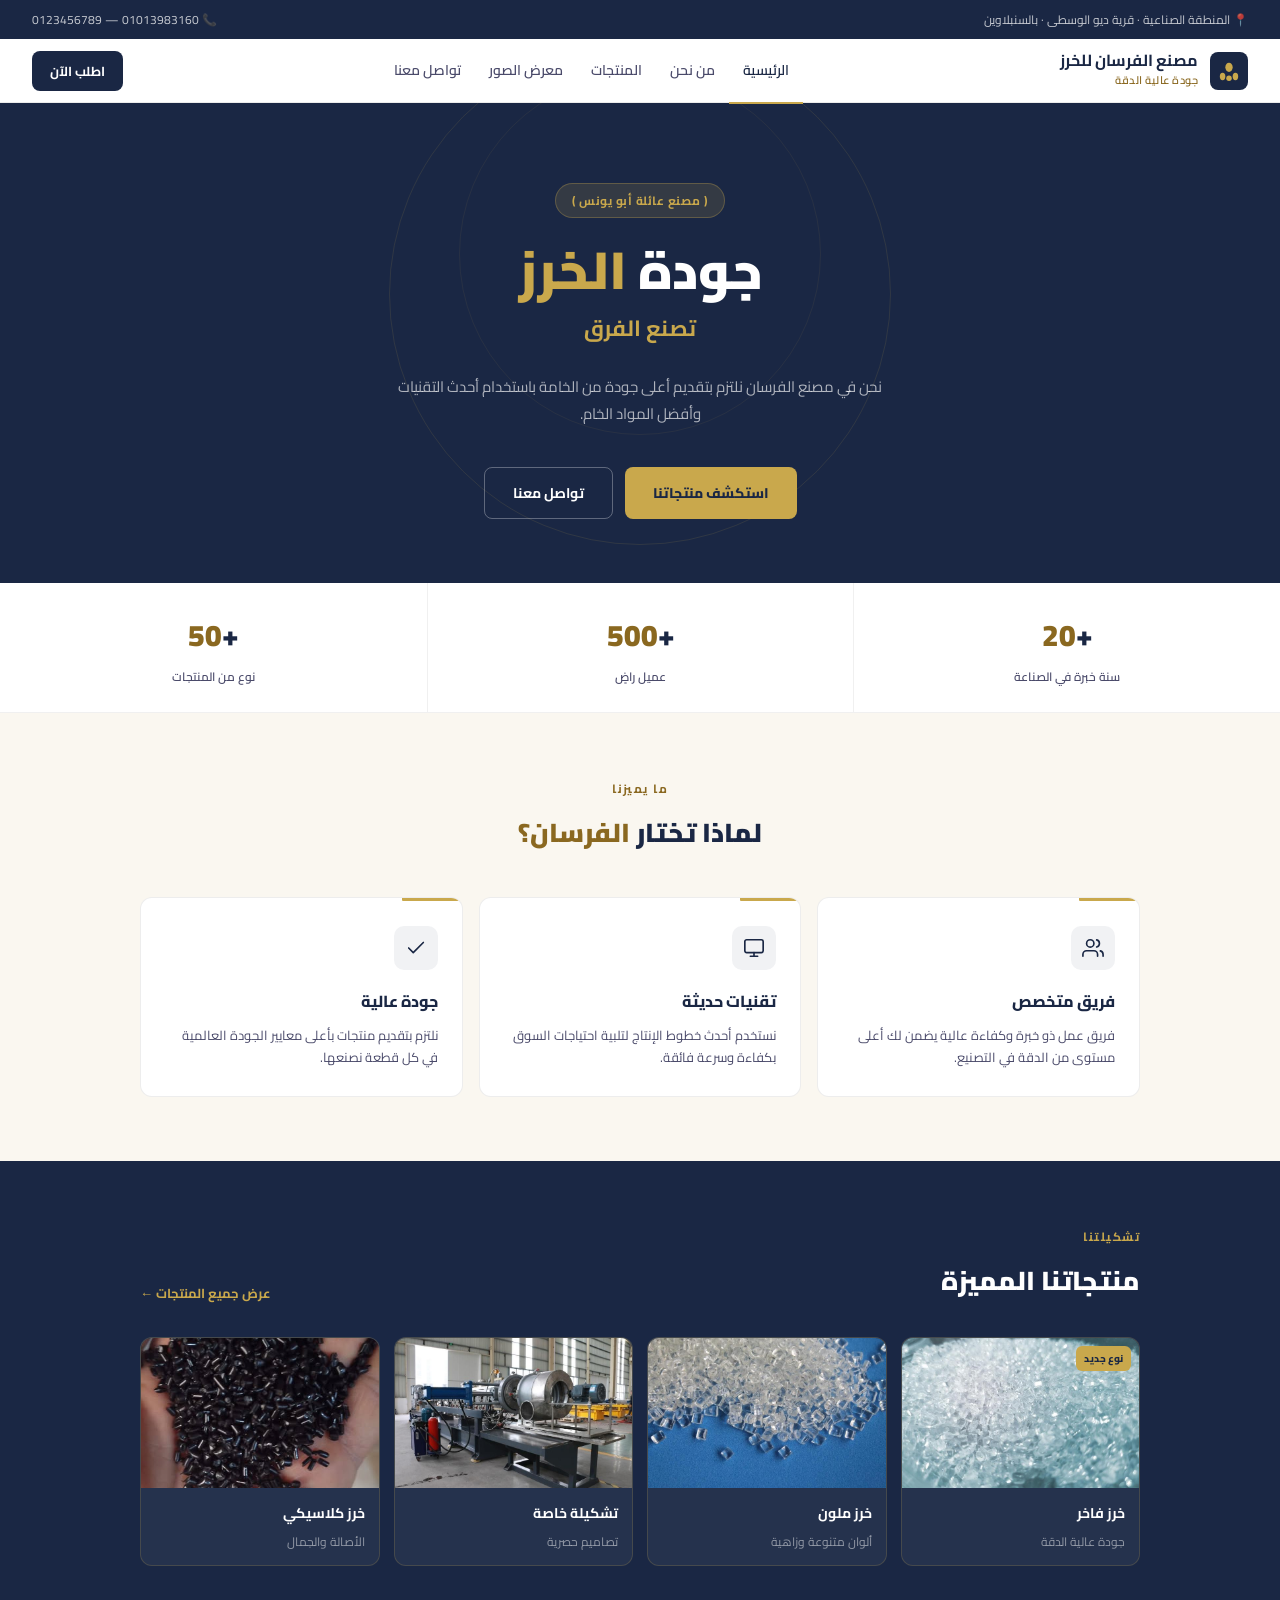
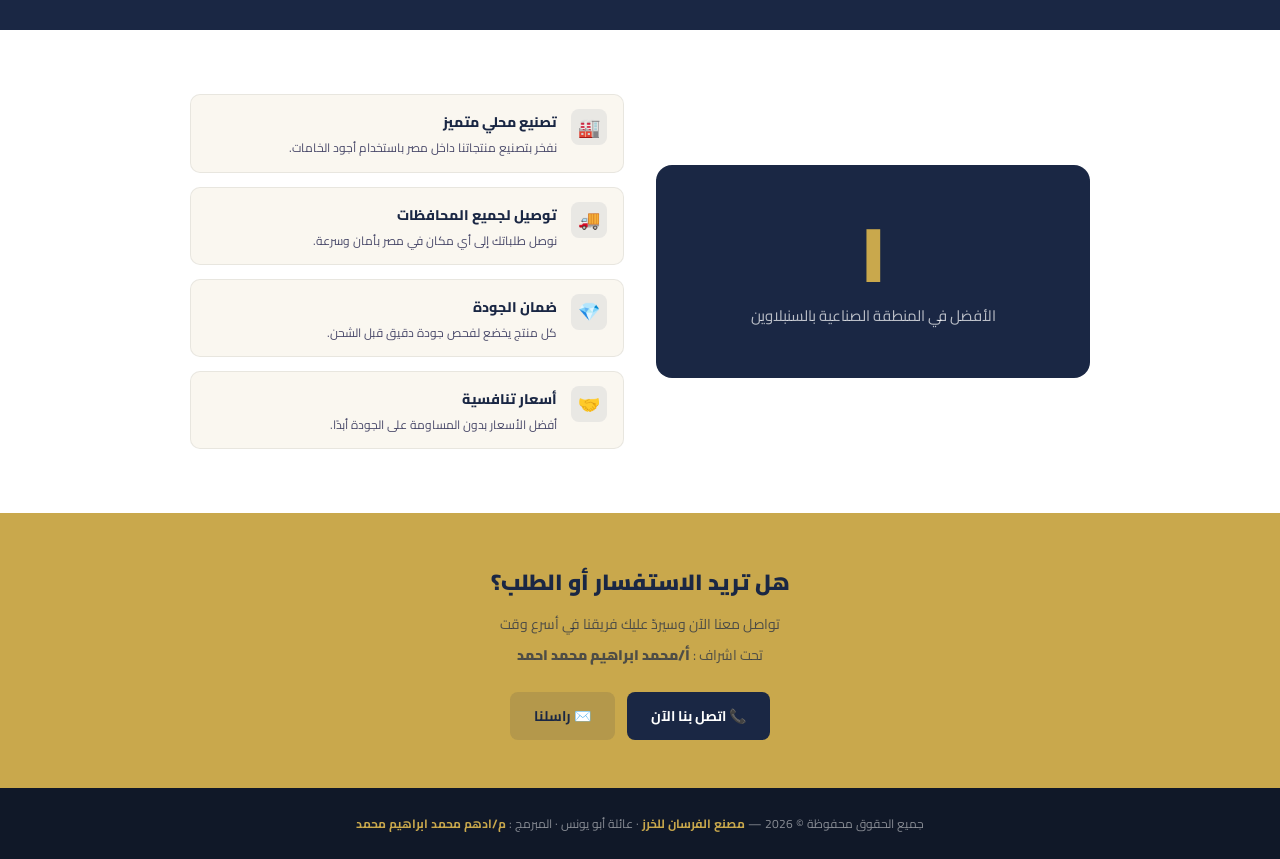
==== commit e44f9a70: "ggd" ====
--- a/index.html
+++ b/index.html
@@ -6,6 +6,7 @@
   <link rel="preconnect" href="https://fonts.googleapis.com">
   <link href="https://fonts.googleapis.com/css2?family=Cairo:wght@400;600;700;900&display=swap" rel="stylesheet">
   <link rel="stylesheet" href="fo.css">
+
   <title>مصنع الفرسان للخرز — عائلة أبو يونس</title>
 </head>
 <body>
@@ -198,7 +199,10 @@
   <!-- CONTACT STRIP -->
   <div class="contact-strip">
     <h3>هل تريد الاستفسار أو الطلب؟</h3>
-    <p>تواصل معنا الآن وسيردّ عليك فريقنا في أسرع وقت</p>
+    <p style="margin-bottom: 0;">تواصل معنا الآن وسيردّ عليك فريقنا في أسرع وقت</p>
+    <p style="margin-top: 5px;"> تحت اشراف : <span style="color: var
+#C9A84C
+(--gold) ; font-weight: 900;">أ/محمد ابراهيم محمد احمد</span></p>
     <div class="contact-buttons">
       <button class="contact-btn dark">📞 اتصل بنا الآن</button>
       <button class="contact-btn light">✉️ راسلنا</button>
@@ -207,7 +211,7 @@
 
   <!-- FOOTER -->
   <footer class="footer">
-    جميع الحقوق محفوظة © 2026 — <span>مصنع الفرسان للخرز</span> · عائلة أبو يونس
+    جميع الحقوق محفوظة © 2026 — <span>مصنع الفرسان للخرز</span> ·  عائلة أبو يونس · المبرمج : <span>م/ادهم محمد ابراهيم محمد</span> 
   </footer>
 
   <script>
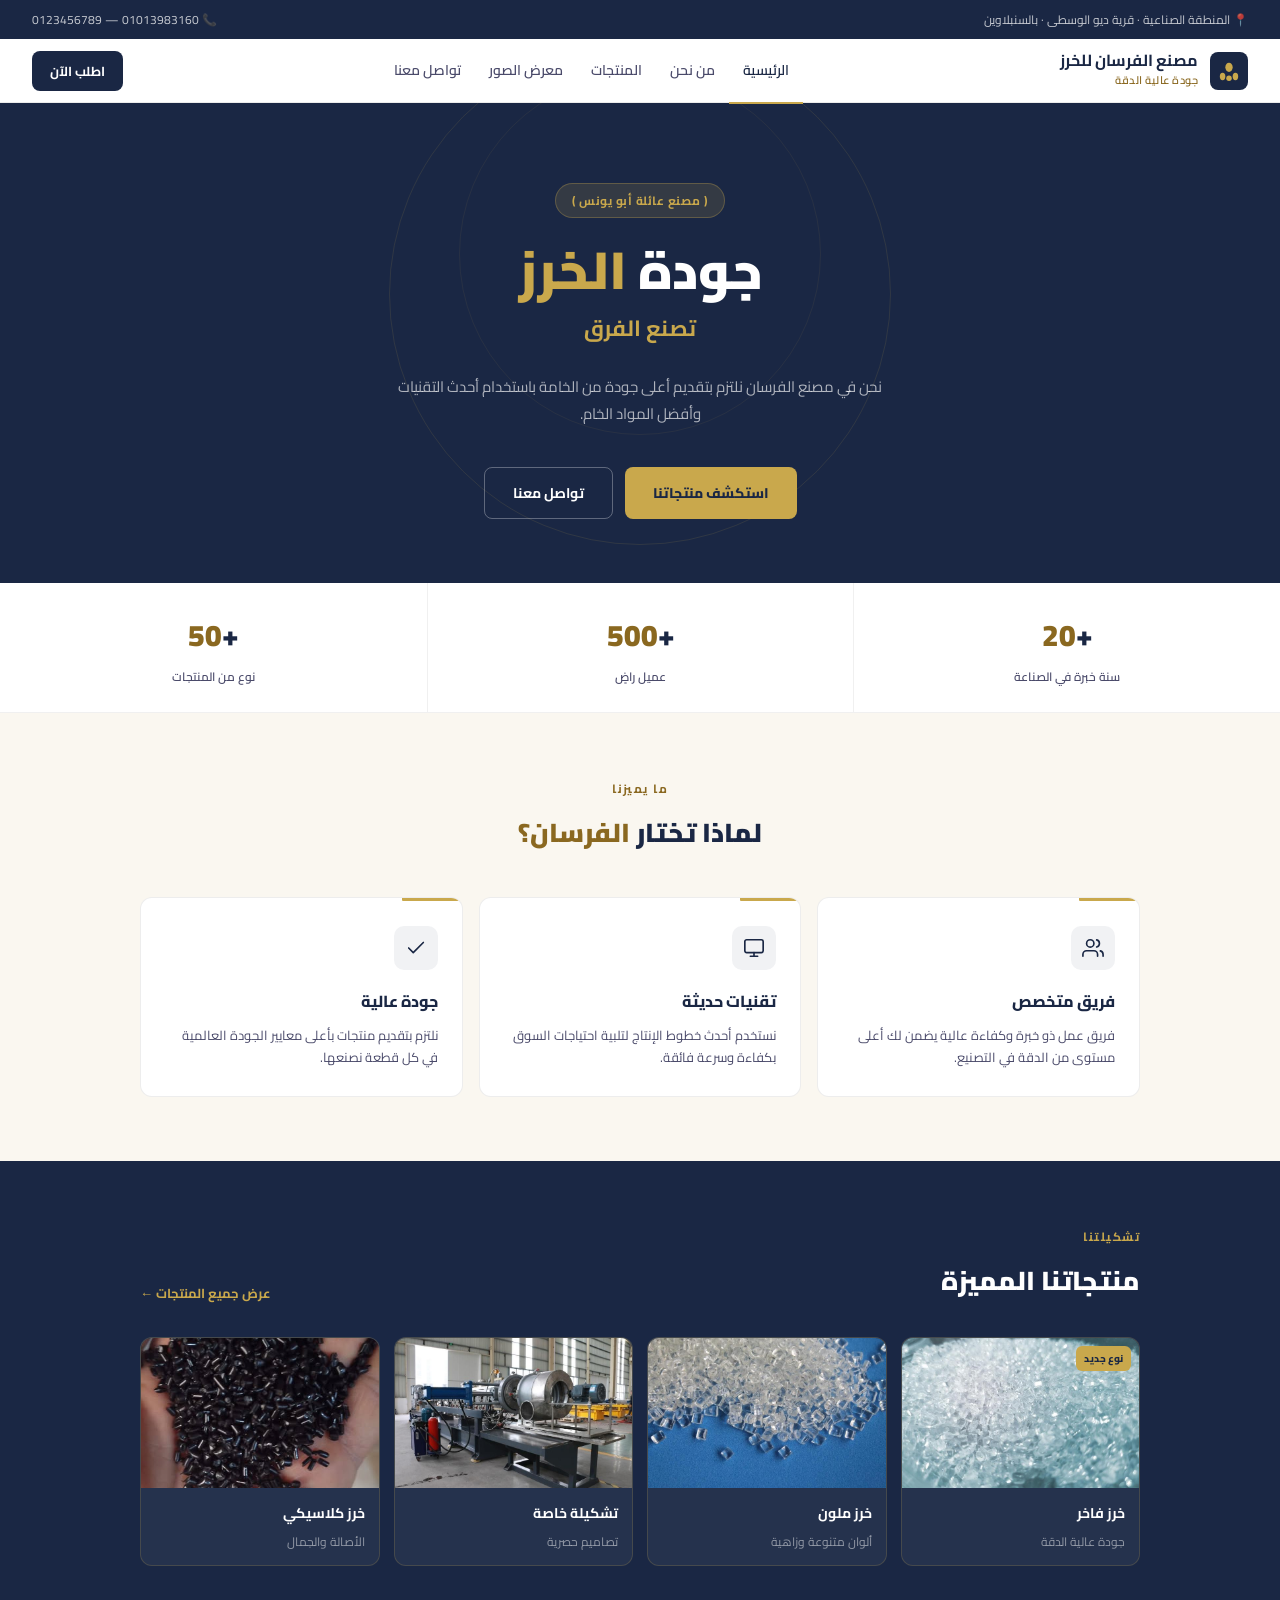
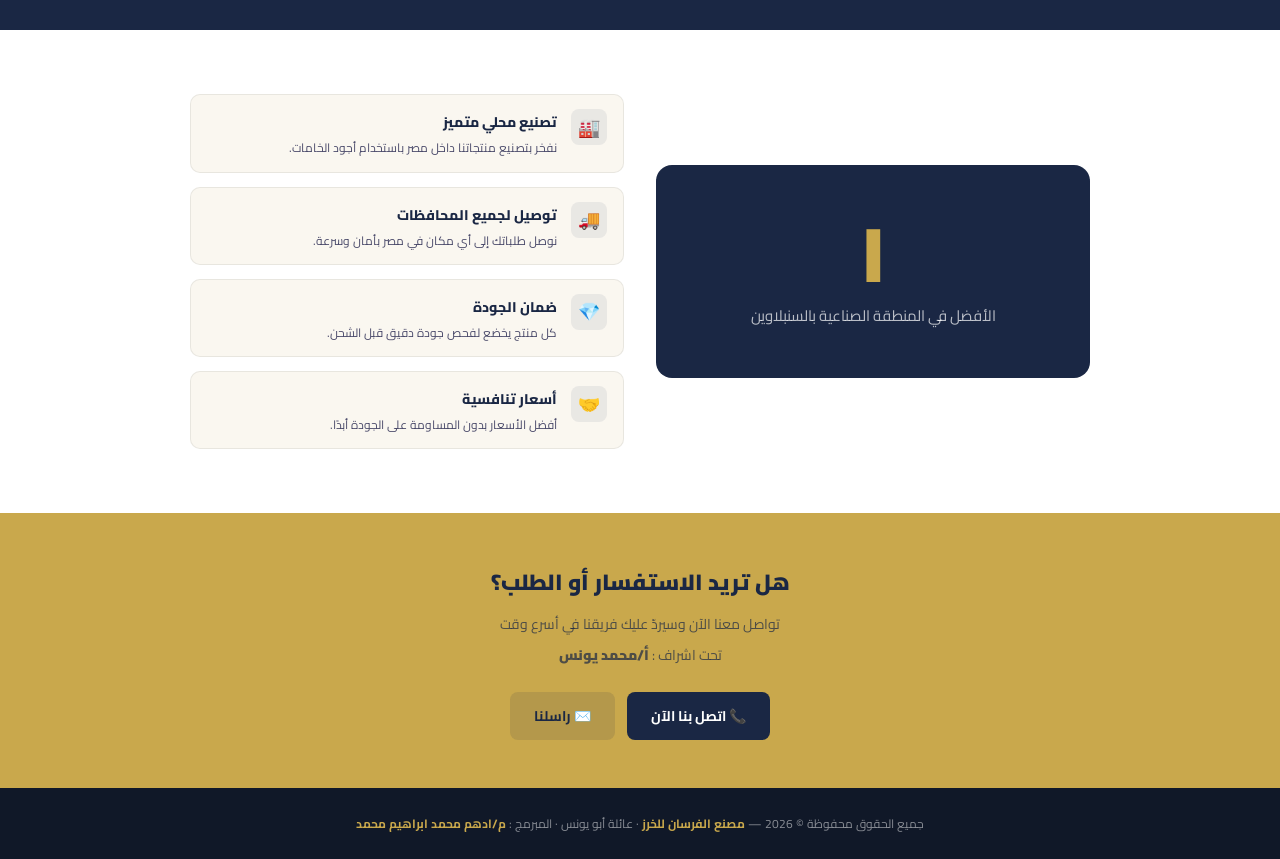
==== commit 0e05b171: "zscxf" ====
--- a/index.html
+++ b/index.html
@@ -202,7 +202,7 @@
     <p style="margin-bottom: 0;">تواصل معنا الآن وسيردّ عليك فريقنا في أسرع وقت</p>
     <p style="margin-top: 5px;"> تحت اشراف : <span style="color: var
 #C9A84C
-(--gold) ; font-weight: 900;">أ/محمد ابراهيم محمد احمد</span></p>
+(--gold) ; font-weight: 900;">أ/محمد يونس</span></p>
     <div class="contact-buttons">
       <button class="contact-btn dark">📞 اتصل بنا الآن</button>
       <button class="contact-btn light">✉️ راسلنا</button>
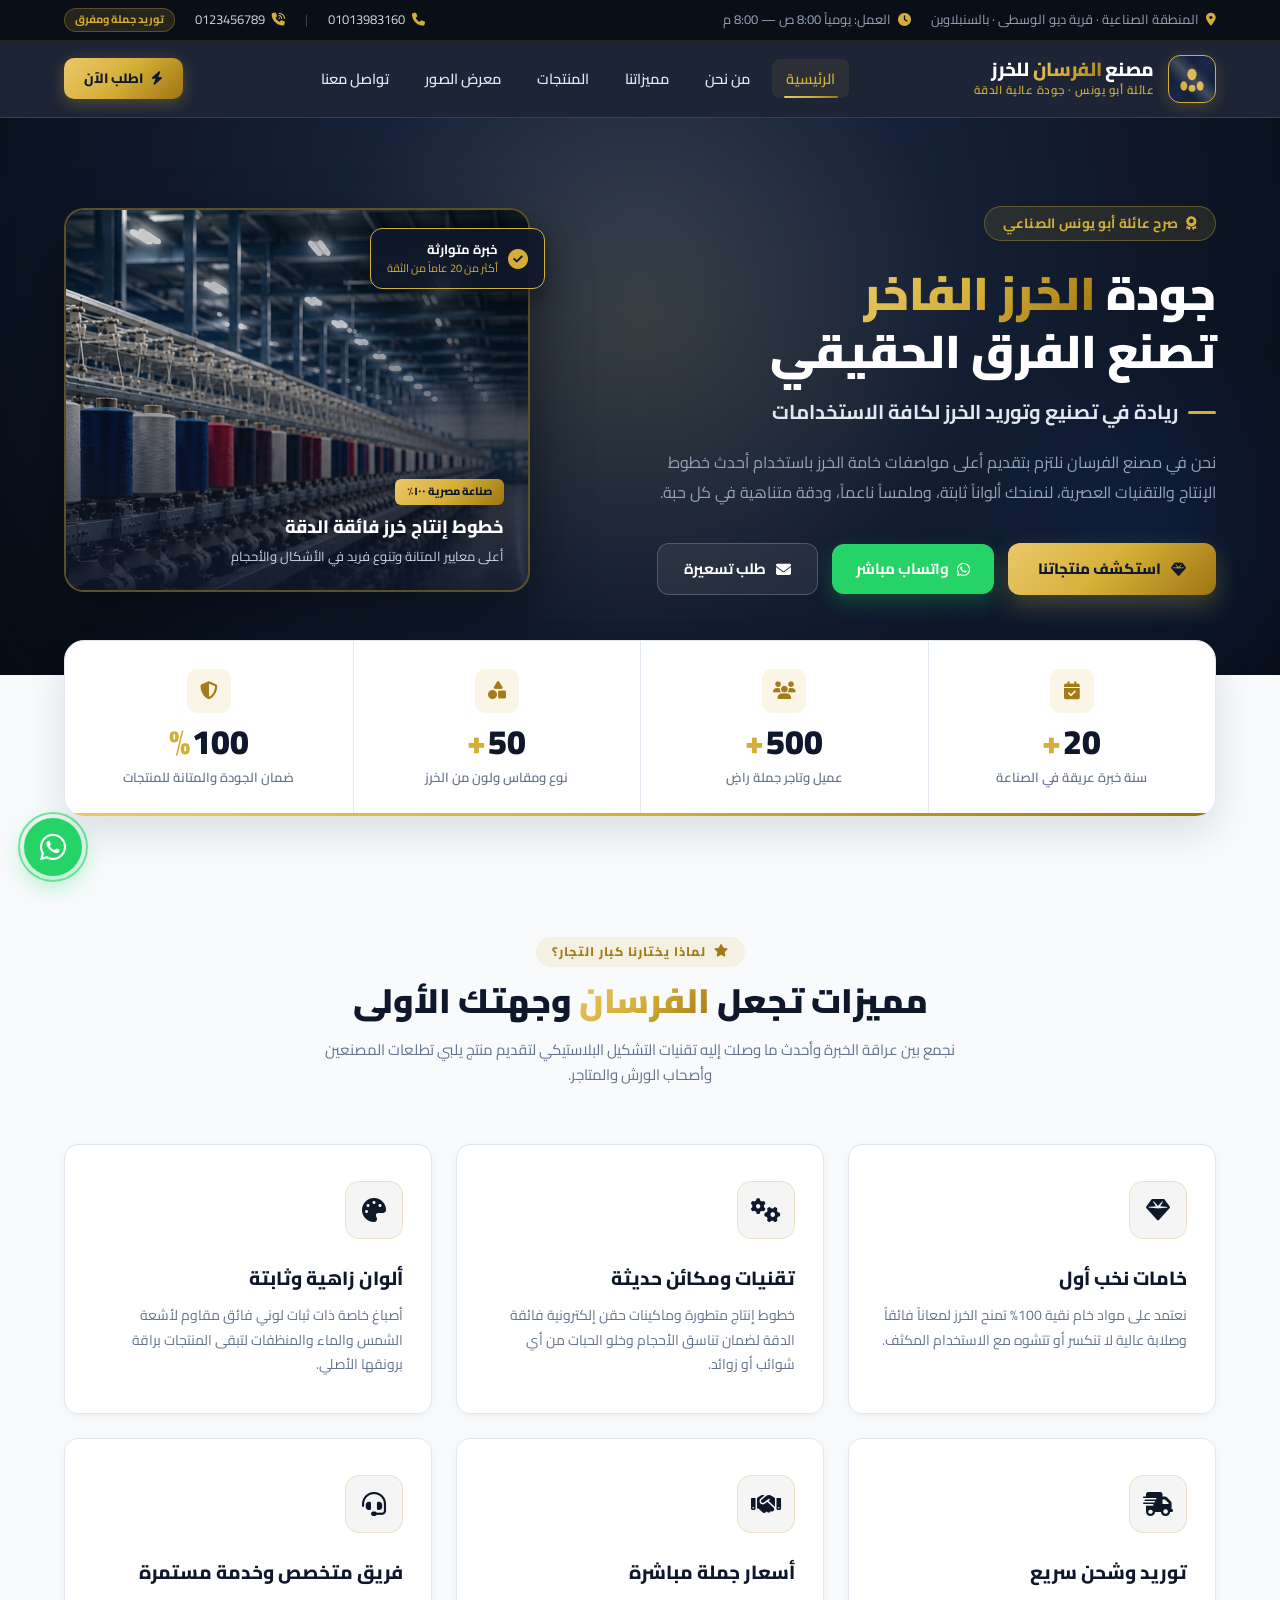
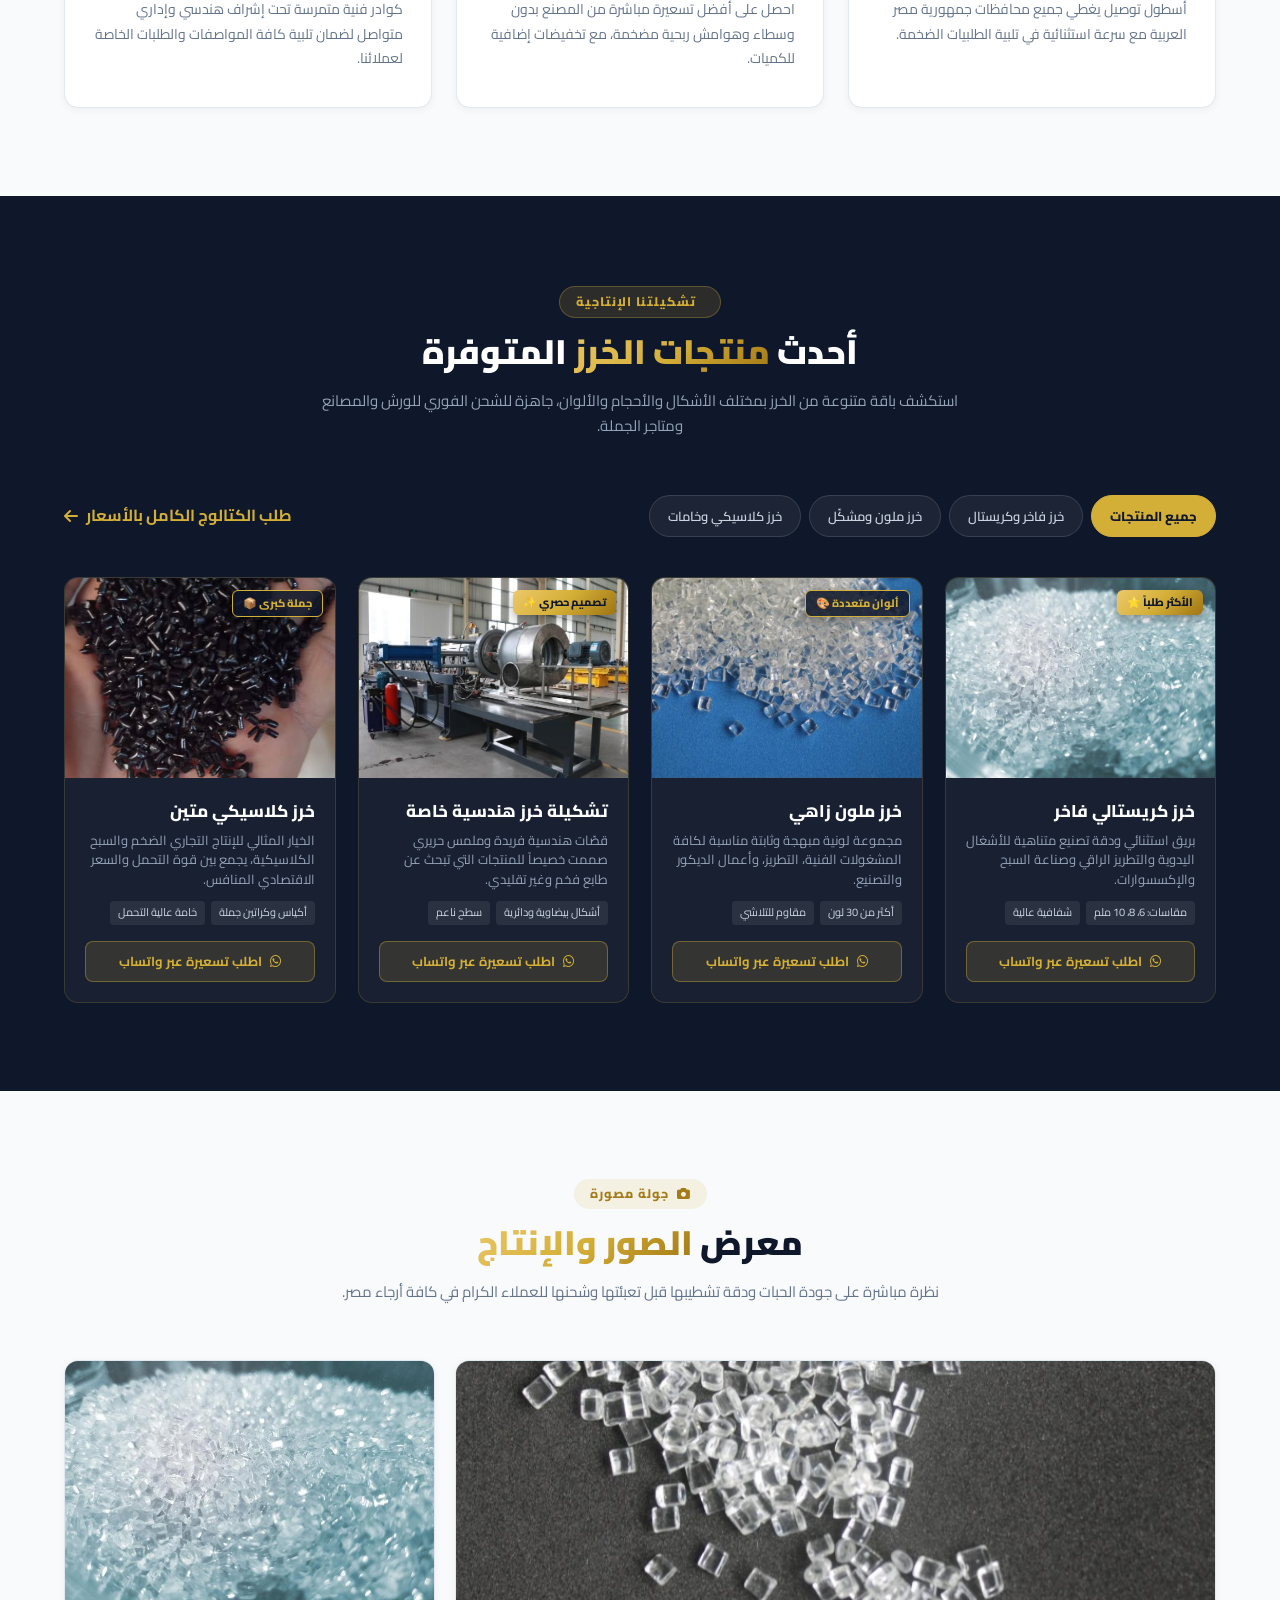
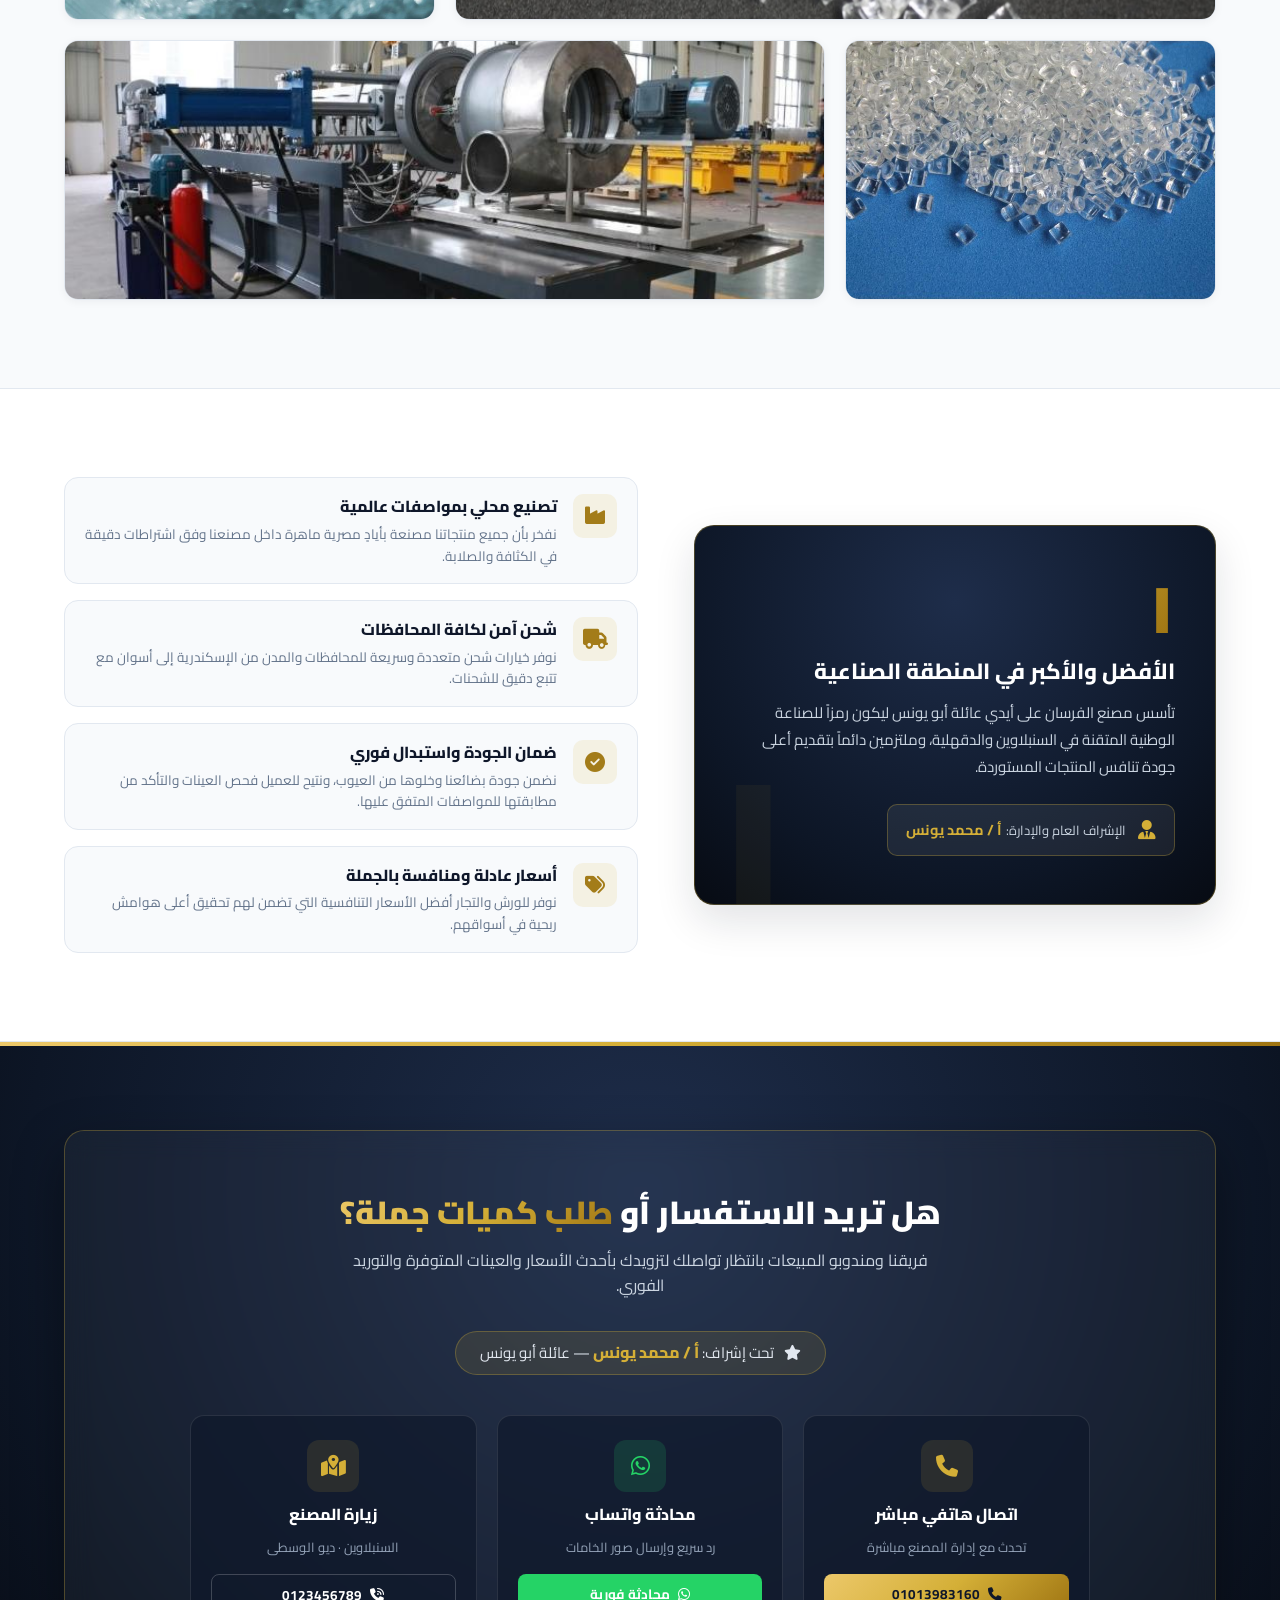
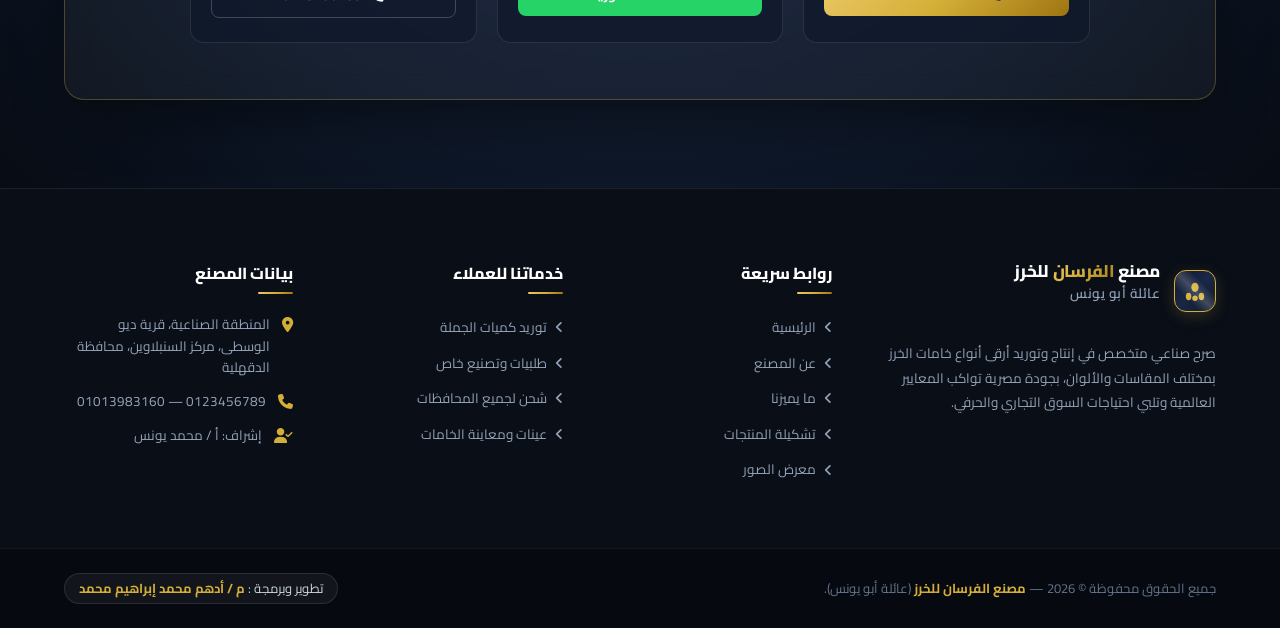
==== commit 10eb274c: "Eng" ====
--- a/index.html
+++ b/index.html
@@ -3,222 +3,710 @@
 <head>
   <meta charset="UTF-8">
   <meta name="viewport" content="width=device-width, initial-scale=1.0">
+  <title>مصنع الفرسان للخرز — عائلة أبو يونس | دقة، فخامة، وأعلى جودة خامات</title>
+  <meta name="description" content="مصنع الفرسان للخرز - عائلة أبو يونس بالسنبلاوين. إنتاج وتصنيع أجود أنواع الخرز البلاستيكي والملون والكريستالي بأحدث التقنيات وأفضل أسعار الجملة.">
+  
+  <!-- Google Fonts & Font Awesome -->
   <link rel="preconnect" href="https://fonts.googleapis.com">
-  <link href="https://fonts.googleapis.com/css2?family=Cairo:wght@400;600;700;900&display=swap" rel="stylesheet">
+  <link rel="preconnect" href="https://fonts.gstatic.com" crossorigin>
+  <link href="https://fonts.googleapis.com/css2?family=Cairo:wght@300;400;600;700;800;900&display=swap" rel="stylesheet">
+  <link rel="stylesheet" href="https://cdnjs.cloudflare.com/ajax/libs/font-awesome/6.5.1/css/all.min.css">
+  
+  <!-- Main Stylesheet -->
   <link rel="stylesheet" href="fo.css">
-
-  <title>مصنع الفرسان للخرز — عائلة أبو يونس</title>
 </head>
 <body>
 
   <!-- TOP BAR -->
-  <div class="topbar">
-    <span>📍 المنطقة الصناعية · قرية ديو الوسطى · بالسنبلاوين</span>
-    <span>📞 01013983160 — 0123456789</span>
-  </div>
+  <header class="topbar">
+    <div class="container">
+      <div class="topbar-info">
+        <span class="topbar-item">
+          <i class="fa-solid fa-location-dot"></i>
+          <span>المنطقة الصناعية · قرية ديو الوسطى · بالسنبلاوين</span>
+        </span>
+        <span class="topbar-item">
+          <i class="fa-solid fa-clock"></i>
+          <span>العمل: يومياً 8:00 ص — 8:00 م</span>
+        </span>
+      </div>
+      <div class="topbar-actions">
+        <a href="tel:01013983160" class="topbar-item topbar-link">
+          <i class="fa-solid fa-phone"></i>
+          <span dir="ltr">01013983160</span>
+        </a>
+        <span style="color: rgba(255,255,255,0.2);">|</span>
+        <a href="tel:0123456789" class="topbar-item topbar-link">
+          <i class="fa-solid fa-phone-volume"></i>
+          <span dir="ltr">0123456789</span>
+        </a>
+        <span class="topbar-badge">توريد جملة ومفرق</span>
+      </div>
+    </div>
+  </header>
 
   <!-- NAVBAR -->
-  <nav class="navbar">
-    <div class="brand">
-      <div class="brand-icon">
-        <svg viewBox="0 0 24 24" xmlns="http://www.w3.org/2000/svg">
-          <ellipse cx="12" cy="8" rx="4" ry="5"/>
-          <ellipse cx="5" cy="18" rx="3" ry="4"/>
-          <ellipse cx="19" cy="18" rx="3" ry="4"/>
-          <ellipse cx="12" cy="20" rx="3" ry="3"/>
-        </svg>
-      </div>
-      <div class="brand-text">
-        <h2>مصنع الفرسان للخرز</h2>
-        <p>جودة عالية الدقة</p>
-      </div>
-    </div>
-
-    <div class="menu-btn" onclick="toggleMenu()">☰</div>
-
-    <ul class="nav-links" id="nav">
-      <li>الرئيسية</li>
-      <li>من نحن</li>
-      <li>المنتجات</li>
-      <li>معرض الصور</li>
-      <li>تواصل معنا</li>
-    </ul>
-
-    <button class="nav-cta">اطلب الآن</button>
+  <nav class="navbar-wrapper">
+    <div class="container">
+      <div class="navbar">
+        <a href="#hero" class="brand">
+          <div class="brand-icon-wrapper">
+            <svg viewBox="0 0 24 24" xmlns="http://www.w3.org/2000/svg">
+              <ellipse cx="12" cy="8" rx="4" ry="5"/>
+              <ellipse cx="5" cy="18" rx="3" ry="4"/>
+              <ellipse cx="19" cy="18" rx="3" ry="4"/>
+              <ellipse cx="12" cy="20" rx="3" ry="3"/>
+            </svg>
+          </div>
+          <div class="brand-text">
+            <h2>مصنع <span>الفرسان</span> للخرز</h2>
+            <p>عائلة أبو يونس · جودة عالية الدقة</p>
+          </div>
+        </a>
+
+        <ul class="nav-links" id="navLinks">
+          <li><a href="#hero" class="active">الرئيسية</a></li>
+          <li><a href="#about">من نحن</a></li>
+          <li><a href="#features">مميزاتنا</a></li>
+          <li><a href="#products">المنتجات</a></li>
+          <li><a href="#gallery">معرض الصور</a></li>
+          <li><a href="#contact">تواصل معنا</a></li>
+        </ul>
+
+        <div class="nav-cta-group">
+          <a href="#contact" class="btn-nav-order">
+            <i class="fa-solid fa-bolt"></i>
+            <span>اطلب الآن</span>
+          </a>
+          <button class="menu-btn" id="menuToggle" aria-label="فتح القائمة">
+            <i class="fa-solid fa-bars"></i>
+          </button>
+        </div>
+      </div>
+    </div>
   </nav>
 
-  <!-- HERO -->
-  <section class="hero">
-    <div class="hero-badge">( مصنع عائلة أبو يونس )</div>
-    <h1>جودة <span>الخرز</span></h1>
-    <h2>تصنع الفرق</h2>
-    <p>نحن في مصنع الفرسان نلتزم بتقديم أعلى جودة من الخامة باستخدام أحدث التقنيات وأفضل المواد الخام.</p>
-    <div class="hero-buttons">
-      <button class="btn-primary">استكشف منتجاتنا</button>
-      <button class="btn-secondary">تواصل معنا</button>
+  <!-- HERO SECTION -->
+  <section class="hero" id="hero">
+    <div class="hero-glow-1"></div>
+    <div class="hero-glow-2"></div>
+    <div class="container">
+      <div class="hero-grid">
+        <div class="hero-content">
+          <div class="hero-badge-wrap">
+            <i class="fa-solid fa-award"></i>
+            <span>صرح عائلة أبو يونس الصناعي</span>
+          </div>
+          <h1>
+            جودة <span class="gold-text">الخرز الفاخر</span><br>
+            تصنع الفرق الحقيقي
+          </h1>
+          <div class="hero-subtitle">
+            ريادة في تصنيع وتوريد الخرز لكافة الاستخدامات
+          </div>
+          <p class="hero-desc">
+            نحن في مصنع الفرسان نلتزم بتقديم أعلى مواصفات خامة الخرز باستخدام أحدث خطوط الإنتاج والتقنيات العصرية، لنمنحك ألواناً ثابتة، وملمساً ناعماً، ودقة متناهية في كل حبة.
+          </p>
+          <div class="hero-actions">
+            <a href="#products" class="btn-primary">
+              <i class="fa-solid fa-gem"></i>
+              <span>استكشف منتجاتنا</span>
+            </a>
+            <a href="https://wa.me/201013983160?text=مرحباً%20مصنع%20الفرسان،%20أود%20الاستفسار%20عن%20منتجات%20الخرز%20وأسعار%20الجملة" target="_blank" rel="noopener" class="btn-whatsapp-hero">
+              <i class="fa-brands fa-whatsapp"></i>
+              <span>واتساب مباشر</span>
+            </a>
+            <a href="#contact" class="btn-secondary">
+              <i class="fa-solid fa-envelope"></i>
+              <span>طلب تسعيرة</span>
+            </a>
+          </div>
+        </div>
+
+        <div class="hero-visual">
+          <div class="hero-visual-card">
+            <img src="ChatGPT Image Jun 13, 2026, 01_18_08 AM.png" alt="مصنع الفرسان للخرز">
+            <div class="hero-card-overlay">
+              <span class="hero-card-tag">صناعة مصرية ١٠٠٪</span>
+              <div class="hero-card-title">خطوط إنتاج خرز فائقة الدقة</div>
+              <div class="hero-card-desc">أعلى معايير المتانة وتنوع فريد في الأشكال والأحجام</div>
+            </div>
+          </div>
+          <div class="hero-floating-badge">
+            <i class="fa-solid fa-circle-check"></i>
+            <div>
+              <strong>خبرة متوارثة</strong>
+              <span>أكثر من 20 عاماً من الثقة</span>
+            </div>
+          </div>
+        </div>
+      </div>
     </div>
   </section>
 
   <!-- STATS BAR -->
-  <div class="stats-bar">
-    <div class="stat-item">
-      <div class="stat-num">+<span>20</span></div>
-      <div class="stat-label">سنة خبرة في الصناعة</div>
-    </div>
-    <div class="stat-item">
-      <div class="stat-num">+<span>500</span></div>
-      <div class="stat-label">عميل راضٍ</div>
-    </div>
-    <div class="stat-item">
-      <div class="stat-num">+<span>50</span></div>
-      <div class="stat-label">نوع من المنتجات</div>
-    </div>
-  </div>
-
-  <!-- FEATURES -->
-  <section class="section">
-    <div class="section-header">
-      <div class="eyebrow">ما يميزنا</div>
-      <div class="section-title">لماذا تختار <span>الفرسان؟</span></div>
-    </div>
-    <div class="features-grid">
-      <div class="feature-card">
-        <div class="feature-icon">
-          <svg viewBox="0 0 24 24"><path d="M17 21v-2a4 4 0 0 0-4-4H5a4 4 0 0 0-4 4v2"/><circle cx="9" cy="7" r="4"/><path d="M23 21v-2a4 4 0 0 0-3-3.87"/><path d="M16 3.13a4 4 0 0 1 0 7.75"/></svg>
-        </div>
-        <h3>فريق متخصص</h3>
-        <p>فريق عمل ذو خبرة وكفاءة عالية يضمن لك أعلى مستوى من الدقة في التصنيع.</p>
-      </div>
-      <div class="feature-card">
-        <div class="feature-icon">
-          <svg viewBox="0 0 24 24"><rect x="2" y="3" width="20" height="14" rx="2"/><line x1="8" y1="21" x2="16" y2="21"/><line x1="12" y1="17" x2="12" y2="21"/></svg>
-        </div>
-        <h3>تقنيات حديثة</h3>
-        <p>نستخدم أحدث خطوط الإنتاج لتلبية احتياجات السوق بكفاءة وسرعة فائقة.</p>
-      </div>
-      <div class="feature-card">
-        <div class="feature-icon">
-          <svg viewBox="0 0 24 24"><polyline points="20 6 9 17 4 12"/></svg>
-        </div>
-        <h3>جودة عالية</h3>
-        <p>نلتزم بتقديم منتجات بأعلى معايير الجودة العالمية في كل قطعة نصنعها.</p>
+  <section class="stats-section">
+    <div class="container">
+      <div class="stats-card-wrapper">
+        <div class="stat-item">
+          <div class="stat-icon">
+            <i class="fa-solid fa-calendar-check"></i>
+          </div>
+          <div class="stat-num">
+            <span>20</span>
+            <span class="plus">+</span>
+          </div>
+          <div class="stat-label">سنة خبرة عريقة في الصناعة</div>
+        </div>
+
+        <div class="stat-item">
+          <div class="stat-icon">
+            <i class="fa-solid fa-users"></i>
+          </div>
+          <div class="stat-num">
+            <span>500</span>
+            <span class="plus">+</span>
+          </div>
+          <div class="stat-label">عميل وتاجر جملة راضٍ</div>
+        </div>
+
+        <div class="stat-item">
+          <div class="stat-icon">
+            <i class="fa-solid fa-shapes"></i>
+          </div>
+          <div class="stat-num">
+            <span>50</span>
+            <span class="plus">+</span>
+          </div>
+          <div class="stat-label">نوع ومقاس ولون من الخرز</div>
+        </div>
+
+        <div class="stat-item">
+          <div class="stat-icon">
+            <i class="fa-solid fa-shield-halved"></i>
+          </div>
+          <div class="stat-num">
+            <span>100</span>
+            <span class="plus">%</span>
+          </div>
+          <div class="stat-label">ضمان الجودة والمتانة للمنتجات</div>
+        </div>
       </div>
     </div>
   </section>
 
-  <!-- PRODUCTS -->
-  <section class="products-section">
-    <div class="products-header">
-      <div>
-        <div class="eyebrow gold">تشكيلتنا</div>
-        <div class="section-title white">منتجاتنا المميزة</div>
-      </div>
-      <div class="see-all">عرض جميع المنتجات ←</div>
-    </div>
-    <div class="products-grid">
-      <div class="product-card">
-        <div class="product-img">
-          <img src="WhatsApp Image 2026-06-13 at 1.37.20 AM.jpeg" alt="خرز فاخر">
-          <div class="product-badge">نوع جديد</div>
-        </div>
-        <div class="product-info">
-          <h4>خرز فاخر</h4>
-          <p>جودة عالية الدقة</p>
-        </div>
-      </div>
-      <div class="product-card">
-        <div class="product-img">
-          <img src="WhatsApp Image 2026-06-13 at 1.37.54 AM.jpeg" alt="خرز ملون">
-        </div>
-        <div class="product-info">
-          <h4>خرز ملون</h4>
-          <p>ألوان متنوعة وزاهية</p>
-        </div>
-      </div>
-      <div class="product-card">
-        <div class="product-img">
-          <img src="WhatsApp Image 2026-06-13 at 1.36.39 AM.jpeg" alt="تشكيلة خاصة">
-        </div>
-        <div class="product-info">
-          <h4>تشكيلة خاصة</h4>
-          <p>تصاميم حصرية</p>
-        </div>
-      </div>
-      <div class="product-card">
-        <div class="product-img">
-          <img src="702486900_122114545581279391_4197637457797478936_n.jpg" alt="خرز كلاسيكي">
-        </div>
-        <div class="product-info">
-          <h4>خرز كلاسيكي</h4>
-          <p>الأصالة والجمال</p>
+  <!-- FEATURES SECTION -->
+  <section class="section" id="features">
+    <div class="container">
+      <div class="section-header">
+        <div class="section-eyebrow">
+          <i class="fa-solid fa-star"></i>
+          <span>لماذا يختارنا كبار التجار؟</span>
+        </div>
+        <h2 class="section-title">مميزات تجعل <span>الفرسان</span> وجهتك الأولى</h2>
+        <p class="section-desc">
+          نجمع بين عراقة الخبرة وأحدث ما وصلت إليه تقنيات التشكيل البلاستيكي لتقديم منتج يلبي تطلعات المصنعين وأصحاب الورش والمتاجر.
+        </p>
+      </div>
+
+      <div class="features-grid">
+        <div class="feature-card">
+          <div class="feature-icon-box">
+            <i class="fa-solid fa-gem"></i>
+          </div>
+          <h3>خامات نخب أول</h3>
+          <p>نعتمد على مواد خام نقية 100% تمنح الخرز لمعاناً فائقاً وصلابة عالية لا تنكسر أو تتشوه مع الاستخدام المكثف.</p>
+        </div>
+
+        <div class="feature-card">
+          <div class="feature-icon-box">
+            <i class="fa-solid fa-gears"></i>
+          </div>
+          <h3>تقنيات ومكائن حديثة</h3>
+          <p>خطوط إنتاج متطورة وماكينات حقن إلكترونية فائقة الدقة لضمان تناسق الأحجام وخلو الحبات من أي شوائب أو زوائد.</p>
+        </div>
+
+        <div class="feature-card">
+          <div class="feature-icon-box">
+            <i class="fa-solid fa-palette"></i>
+          </div>
+          <h3>ألوان زاهية وثابتة</h3>
+          <p>أصباغ خاصة ذات ثبات لوني فائق مقاوم لأشعة الشمس والماء والمنظفات لتبقى المنتجات براقة برونقها الأصلي.</p>
+        </div>
+
+        <div class="feature-card">
+          <div class="feature-icon-box">
+            <i class="fa-solid fa-truck-fast"></i>
+          </div>
+          <h3>توريد وشحن سريع</h3>
+          <p>أسطول توصيل يغطي جميع محافظات جمهورية مصر العربية مع سرعة استثنائية في تلبية الطلبيات الضخمة.</p>
+        </div>
+
+        <div class="feature-card">
+          <div class="feature-icon-box">
+            <i class="fa-solid fa-handshake"></i>
+          </div>
+          <h3>أسعار جملة مباشرة</h3>
+          <p>احصل على أفضل تسعيرة مباشرة من المصنع بدون وسطاء وهوامش ربحية مضخمة، مع تخفيضات إضافية للكميات.</p>
+        </div>
+
+        <div class="feature-card">
+          <div class="feature-icon-box">
+            <i class="fa-solid fa-headset"></i>
+          </div>
+          <h3>فريق متخصص وخدمة مستمرة</h3>
+          <p>كوادر فنية متمرسة تحت إشراف هندسي وإداري متواصل لضمان تلبية كافة المواصفات والطلبات الخاصة لعملائنا.</p>
         </div>
       </div>
     </div>
   </section>
 
-  <!-- WHY US -->
-  <section class="section white-bg">
-    <div class="why-grid">
-      <div class="why-visual">
-        <div class="big-num">١</div>
-        <p>الأفضل في المنطقة الصناعية بالسنبلاوين</p>
-      </div>
-      <div class="why-items">
-        <div class="why-item">
-          <div class="why-dot">🏭</div>
-          <div>
-            <h4>تصنيع محلي متميز</h4>
-            <p>نفخر بتصنيع منتجاتنا داخل مصر باستخدام أجود الخامات.</p>
-          </div>
-        </div>
-        <div class="why-item">
-          <div class="why-dot">🚚</div>
-          <div>
-            <h4>توصيل لجميع المحافظات</h4>
-            <p>نوصل طلباتك إلى أي مكان في مصر بأمان وسرعة.</p>
-          </div>
-        </div>
-        <div class="why-item">
-          <div class="why-dot">💎</div>
-          <div>
-            <h4>ضمان الجودة</h4>
-            <p>كل منتج يخضع لفحص جودة دقيق قبل الشحن.</p>
-          </div>
-        </div>
-        <div class="why-item">
-          <div class="why-dot">🤝</div>
-          <div>
-            <h4>أسعار تنافسية</h4>
-            <p>أفضل الأسعار بدون المساومة على الجودة أبدًا.</p>
+  <!-- PRODUCTS SECTION -->
+  <section class="section products-section" id="products">
+    <div class="container">
+      <div class="section-header">
+        <div class="section-eyebrow gold">
+          <i class="fa-solid fa-sparkles"></i>
+          <span>تشكيلتنا الإنتاجية</span>
+        </div>
+        <h2 class="section-title white">أحدث <span>منتجات الخرز</span> المتوفرة</h2>
+        <p class="section-desc white">
+          استكشف باقة متنوعة من الخرز بمختلف الأشكال والأحجام والألوان، جاهزة للشحن الفوري للورش والمصانع ومتاجر الجملة.
+        </p>
+      </div>
+
+      <div class="products-nav-bar">
+        <div class="products-categories">
+          <button class="category-pill active" data-filter="all">جميع المنتجات</button>
+          <button class="category-pill" data-filter="luxury">خرز فاخر وكريستال</button>
+          <button class="category-pill" data-filter="colors">خرز ملون ومشكّل</button>
+          <button class="category-pill" data-filter="classic">خرز كلاسيكي وخامات</button>
+        </div>
+        <a href="https://wa.me/201013983160?text=أريد%20الاطلاع%20على%20كتالوج%20المنتجات%20الكامل" target="_blank" rel="noopener" class="see-all" style="color: var(--accent-gold); font-weight: 700; display: inline-flex; align-items: center; gap: 8px;">
+          <span>طلب الكتالوج الكامل بالأسعار</span>
+          <i class="fa-solid fa-arrow-left"></i>
+        </a>
+      </div>
+
+      <div class="products-grid">
+        <!-- Product 1 -->
+        <div class="product-card" data-category="luxury">
+          <div class="product-img-wrap">
+            <img src="WhatsApp Image 2026-06-13 at 1.37.20 AM.jpeg" alt="خرز فاخر عالي النقاء">
+            <span class="product-badge">الأكثر طلباً ⭐</span>
+          </div>
+          <div class="product-info">
+            <h4>خرز كريستالي فاخر</h4>
+            <p>بريق استثنائي ودقة تصنيع متناهية للأشغال اليدوية والتطريز الراقي وصناعة السبح والإكسسوارات.</p>
+            <div class="product-features-tags">
+              <span class="product-tag">مقاسات: 6، 8، 10 ملم</span>
+              <span class="product-tag">شفافية عالية</span>
+            </div>
+            <a href="https://wa.me/201013983160?text=أود%20طلب%20عرض%20سعر%20لـ%20(خرز%20كريستالي%20فاخر)" target="_blank" rel="noopener" class="product-btn-order">
+              <i class="fa-brands fa-whatsapp"></i>
+              <span>اطلب تسعيرة عبر واتساب</span>
+            </a>
+          </div>
+        </div>
+
+        <!-- Product 2 -->
+        <div class="product-card" data-category="colors">
+          <div class="product-img-wrap">
+            <img src="WhatsApp Image 2026-06-13 at 1.37.54 AM.jpeg" alt="خرز ملون زاهي">
+            <span class="product-badge secondary">ألوان متعددة 🎨</span>
+          </div>
+          <div class="product-info">
+            <h4>خرز ملون زاهي</h4>
+            <p>مجموعة لونية مبهجة وثابتة مناسبة لكافة المشغولات الفنية، التطريز، وأعمال الديكور والتصنيع.</p>
+            <div class="product-features-tags">
+              <span class="product-tag">أكثر من 30 لون</span>
+              <span class="product-tag">مقاوم للتلاشي</span>
+            </div>
+            <a href="https://wa.me/201013983160?text=أود%20طلب%20عرض%20سعر%20لـ%20(خرز%20ملون%20زاهي)" target="_blank" rel="noopener" class="product-btn-order">
+              <i class="fa-brands fa-whatsapp"></i>
+              <span>اطلب تسعيرة عبر واتساب</span>
+            </a>
+          </div>
+        </div>
+
+        <!-- Product 3 -->
+        <div class="product-card" data-category="luxury">
+          <div class="product-img-wrap">
+            <img src="WhatsApp Image 2026-06-13 at 1.36.39 AM.jpeg" alt="تشكيلة خرز حصرية">
+            <span class="product-badge">تصميم حصري ✨</span>
+          </div>
+          <div class="product-info">
+            <h4>تشكيلة خرز هندسية خاصة</h4>
+            <p>قصّات هندسية فريدة وملمس حريري صممت خصيصاً للمنتجات التي تبحث عن طابع فخم وغير تقليدي.</p>
+            <div class="product-features-tags">
+              <span class="product-tag">أشكال بيضاوية ودائرية</span>
+              <span class="product-tag">سطح ناعم</span>
+            </div>
+            <a href="https://wa.me/201013983160?text=أود%20طلب%20عرض%20سعر%20لـ%20(تشكيلة%20خرز%20هندسية%20خاصة)" target="_blank" rel="noopener" class="product-btn-order">
+              <i class="fa-brands fa-whatsapp"></i>
+              <span>اطلب تسعيرة عبر واتساب</span>
+            </a>
+          </div>
+        </div>
+
+        <!-- Product 4 -->
+        <div class="product-card" data-category="classic">
+          <div class="product-img-wrap">
+            <img src="702486900_122114545581279391_4197637457797478936_n.jpg" alt="خرز كلاسيكي أصيل">
+            <span class="product-badge secondary">جملة كبرى 📦</span>
+          </div>
+          <div class="product-info">
+            <h4>خرز كلاسيكي متين</h4>
+            <p>الخيار المثالي للإنتاج التجاري الضخم والسبح الكلاسيكية، يجمع بين قوة التحمل والسعر الاقتصادي المنافس.</p>
+            <div class="product-features-tags">
+              <span class="product-tag">أكياس وكراتين جملة</span>
+              <span class="product-tag">خامة عالية التحمل</span>
+            </div>
+            <a href="https://wa.me/201013983160?text=أود%20طلب%20عرض%20سعر%20لـ%20(خرز%20كلاسيكي%20متين)" target="_blank" rel="noopener" class="product-btn-order">
+              <i class="fa-brands fa-whatsapp"></i>
+              <span>اطلب تسعيرة عبر واتساب</span>
+            </a>
           </div>
         </div>
       </div>
     </div>
   </section>
 
-  <!-- CONTACT STRIP -->
-  <div class="contact-strip">
-    <h3>هل تريد الاستفسار أو الطلب؟</h3>
-    <p style="margin-bottom: 0;">تواصل معنا الآن وسيردّ عليك فريقنا في أسرع وقت</p>
-    <p style="margin-top: 5px;"> تحت اشراف : <span style="color: var
-#C9A84C
-(--gold) ; font-weight: 900;">أ/محمد يونس</span></p>
-    <div class="contact-buttons">
-      <button class="contact-btn dark">📞 اتصل بنا الآن</button>
-      <button class="contact-btn light">✉️ راسلنا</button>
-    </div>
-  </div>
+  <!-- GALLERY SECTION -->
+  <section class="section gallery-section" id="gallery">
+    <div class="container">
+      <div class="section-header">
+        <div class="section-eyebrow">
+          <i class="fa-solid fa-camera"></i>
+          <span>جولة مصورة</span>
+        </div>
+        <h2 class="section-title">معرض <span>الصور والإنتاج</span></h2>
+        <p class="section-desc">
+          نظرة مباشرة على جودة الحبات ودقة تشطيبها قبل تعبئتها وشحنها للعملاء الكرام في كافة أرجاء مصر.
+        </p>
+      </div>
+
+      <div class="gallery-grid">
+        <div class="gallery-item wide">
+          <img src="WhatsApp Image 2026-06-13 at 1.36.27 AM.jpeg" alt="صالة الإنتاج والخامات">
+          <div class="gallery-overlay">
+            <h4>خطوط الإنتاج والتصنيع المتطورة</h4>
+            <p>فحص دوري لكل دفعة إنتاجية لضمان خلوها من أي عيوب صناعية</p>
+          </div>
+        </div>
+
+        <div class="gallery-item">
+          <img src="WhatsApp Image 2026-06-13 at 1.37.20 AM.jpeg" alt="فرز الخرز وتعبئته">
+          <div class="gallery-overlay">
+            <h4>فرز وتصنيف دقيق</h4>
+            <p>تدرجات لونية منسقة بدقة فائقة</p>
+          </div>
+        </div>
+
+        <div class="gallery-item">
+          <img src="WhatsApp Image 2026-06-13 at 1.37.54 AM.jpeg" alt="ألوان خرز مبهجة">
+          <div class="gallery-overlay">
+            <h4>تشكيلة الألوان الزاهية</h4>
+            <p>جاهزية تامة لتلبية أذواق المصممين والورش</p>
+          </div>
+        </div>
+
+        <div class="gallery-item wide">
+          <img src="WhatsApp Image 2026-06-13 at 1.36.39 AM.jpeg" alt="تشكيلات خرز جاهزة للشحن">
+          <div class="gallery-overlay">
+            <h4>تعبئة آمنة وتغليف ممتاز</h4>
+            <p>تجهيز الطلبيات بأعلى درجات العناية لضمان سلامتها أثناء الشحن</p>
+          </div>
+        </div>
+      </div>
+    </div>
+  </section>
+
+  <!-- ABOUT US / FACTORY EXCELLENCE -->
+  <section class="section about-section" id="about">
+    <div class="container">
+      <div class="about-grid">
+        <div class="about-visual-box">
+          <div class="about-number-badge">١</div>
+          <h3>الأفضل والأكبر في المنطقة الصناعية</h3>
+          <p>
+            تأسس مصنع الفرسان على أيدي عائلة أبو يونس ليكون رمزاً للصناعة الوطنية المتقنة في السنبلاوين والدقهلية، وملتزمين دائماً بتقديم أعلى جودة تنافس المنتجات المستوردة.
+          </p>
+          <div class="about-supervisor-box">
+            <i class="fa-solid fa-user-tie"></i>
+            <div>
+              <span>الإشراف العام والإدارة:</span>
+              <strong>أ / محمد يونس</strong>
+            </div>
+          </div>
+        </div>
+
+        <div class="about-points-list">
+          <div class="about-point-card">
+            <div class="about-point-icon">
+              <i class="fa-solid fa-industry"></i>
+            </div>
+            <div>
+              <h4>تصنيع محلي بمواصفات عالمية</h4>
+              <p>نفخر بأن جميع منتجاتنا مصنعة بأيادٍ مصرية ماهرة داخل مصنعنا وفق اشتراطات دقيقة في الكثافة والصلابة.</p>
+            </div>
+          </div>
+
+          <div class="about-point-card">
+            <div class="about-point-icon">
+              <i class="fa-solid fa-truck"></i>
+            </div>
+            <div>
+              <h4>شحن آمن لكافة المحافظات</h4>
+              <p>نوفر خيارات شحن متعددة وسريعة للمحافظات والمدن من الإسكندرية إلى أسوان مع تتبع دقيق للشحنات.</p>
+            </div>
+          </div>
+
+          <div class="about-point-card">
+            <div class="about-point-icon">
+              <i class="fa-solid fa-circle-check"></i>
+            </div>
+            <div>
+              <h4>ضمان الجودة واستبدال فوري</h4>
+              <p>نضمن جودة بضائعنا وخلوها من العيوب، ونتيح للعميل فحص العينات والتأكد من مطابقتها للمواصفات المتفق عليها.</p>
+            </div>
+          </div>
+
+          <div class="about-point-card">
+            <div class="about-point-icon">
+              <i class="fa-solid fa-tags"></i>
+            </div>
+            <div>
+              <h4>أسعار عادلة ومنافسة بالجملة</h4>
+              <p>نوفر للورش والتجار أفضل الأسعار التنافسية التي تضمن لهم تحقيق أعلى هوامش ربحية في أسواقهم.</p>
+            </div>
+          </div>
+        </div>
+      </div>
+    </div>
+  </section>
+
+  <!-- CONTACT & ORDER SECTION -->
+  <section class="section contact-section" id="contact">
+    <div class="container">
+      <div class="contact-box">
+        <h2>هل تريد الاستفسار أو <span>طلب كميات جملة؟</span></h2>
+        <p>فريقنا ومندوبو المبيعات بانتظار تواصلك لتزويدك بأحدث الأسعار والعينات المتوفرة والتوريد الفوري.</p>
+        
+        <div class="supervisor-highlight">
+          <i class="fa-solid fa-star"></i>
+          <div>تحت إشراف: <span>أ / محمد يونس</span> — عائلة أبو يونس</div>
+        </div>
+
+        <div class="contact-cards-grid">
+          <!-- Card 1: Phone -->
+          <div class="contact-channel-card">
+            <div class="contact-channel-icon">
+              <i class="fa-solid fa-phone"></i>
+            </div>
+            <h4>اتصال هاتفي مباشر</h4>
+            <p>تحدث مع إدارة المصنع مباشرة</p>
+            <a href="tel:01013983160" class="contact-channel-btn gold">
+              <i class="fa-solid fa-phone"></i>
+              <span dir="ltr">01013983160</span>
+            </a>
+          </div>
+
+          <!-- Card 2: WhatsApp -->
+          <div class="contact-channel-card">
+            <div class="contact-channel-icon whatsapp">
+              <i class="fa-brands fa-whatsapp"></i>
+            </div>
+            <h4>محادثة واتساب</h4>
+            <p>رد سريع وإرسال صور الخامات</p>
+            <a href="https://wa.me/201013983160?text=مرحباً%20مصنع%20الفرسان،%20أود%20الاستفسار%20عن%20الأسعار%20والكميات" target="_blank" rel="noopener" class="contact-channel-btn green">
+              <i class="fa-brands fa-whatsapp"></i>
+              <span>محادثة فورية</span>
+            </a>
+          </div>
+
+          <!-- Card 3: Location -->
+          <div class="contact-channel-card">
+            <div class="contact-channel-icon">
+              <i class="fa-solid fa-map-location-dot"></i>
+            </div>
+            <h4>زيارة المصنع</h4>
+            <p>السنبلاوين · ديو الوسطى</p>
+            <a href="tel:0123456789" class="contact-channel-btn outline">
+              <i class="fa-solid fa-phone-volume"></i>
+              <span dir="ltr">0123456789</span>
+            </a>
+          </div>
+        </div>
+      </div>
+    </div>
+  </section>
 
   <!-- FOOTER -->
   <footer class="footer">
-    جميع الحقوق محفوظة © 2026 — <span>مصنع الفرسان للخرز</span> ·  عائلة أبو يونس · المبرمج : <span>م/ادهم محمد ابراهيم محمد</span> 
+    <div class="container">
+      <div class="footer-grid">
+        <div class="footer-col">
+          <div class="brand" style="margin-bottom: 1.25rem;">
+            <div class="brand-icon-wrapper" style="width: 42px; height: 42px;">
+              <svg viewBox="0 0 24 24" xmlns="http://www.w3.org/2000/svg" style="width: 22px; height: 22px;">
+                <ellipse cx="12" cy="8" rx="4" ry="5"/>
+                <ellipse cx="5" cy="18" rx="3" ry="4"/>
+                <ellipse cx="19" cy="18" rx="3" ry="4"/>
+                <ellipse cx="12" cy="20" rx="3" ry="3"/>
+              </svg>
+            </div>
+            <div class="brand-text">
+              <h2 style="font-size: 17px;">مصنع <span>الفرسان</span> للخرز</h2>
+              <p>عائلة أبو يونس</p>
+            </div>
+          </div>
+          <p>
+            صرح صناعي متخصص في إنتاج وتوريد أرقى أنواع خامات الخرز بمختلف المقاسات والألوان، بجودة مصرية تواكب المعايير العالمية وتلبي احتياجات السوق التجاري والحرفي.
+          </p>
+        </div>
+
+        <div class="footer-col">
+          <h4>روابط سريعة</h4>
+          <ul>
+            <li><a href="#hero"><i class="fa-solid fa-angle-left"></i> الرئيسية</a></li>
+            <li><a href="#about"><i class="fa-solid fa-angle-left"></i> عن المصنع</a></li>
+            <li><a href="#features"><i class="fa-solid fa-angle-left"></i> ما يميزنا</a></li>
+            <li><a href="#products"><i class="fa-solid fa-angle-left"></i> تشكيلة المنتجات</a></li>
+            <li><a href="#gallery"><i class="fa-solid fa-angle-left"></i> معرض الصور</a></li>
+          </ul>
+        </div>
+
+        <div class="footer-col">
+          <h4>خدماتنا للعملاء</h4>
+          <ul>
+            <li><a href="#products"><i class="fa-solid fa-angle-left"></i> توريد كميات الجملة</a></li>
+            <li><a href="#contact"><i class="fa-solid fa-angle-left"></i> طلبيات وتصنيع خاص</a></li>
+            <li><a href="#about"><i class="fa-solid fa-angle-left"></i> شحن لجميع المحافظات</a></li>
+            <li><a href="#contact"><i class="fa-solid fa-angle-left"></i> عينات ومعاينة الخامات</a></li>
+          </ul>
+        </div>
+
+        <div class="footer-col">
+          <h4>بيانات المصنع</h4>
+          <div class="footer-contact-item">
+            <i class="fa-solid fa-location-dot"></i>
+            <span>المنطقة الصناعية، قرية ديو الوسطى، مركز السنبلاوين، محافظة الدقهلية</span>
+          </div>
+          <div class="footer-contact-item">
+            <i class="fa-solid fa-phone"></i>
+            <span dir="ltr">01013983160 — 0123456789</span>
+          </div>
+          <div class="footer-contact-item">
+            <i class="fa-solid fa-user-check"></i>
+            <span>إشراف: أ / محمد يونس</span>
+          </div>
+        </div>
+      </div>
+    </div>
+
+    <div class="footer-bottom">
+      <div class="container">
+        <div>
+          جميع الحقوق محفوظة © 2026 — <span>مصنع الفرسان للخرز</span> (عائلة أبو يونس).
+        </div>
+        <div class="developer-badge">
+          تطوير وبرمجة : <span>م / أدهم محمد إبراهيم محمد</span>
+        </div>
+      </div>
+    </div>
   </footer>
 
+  <!-- FLOATING WHATSAPP BUTTON -->
+  <a href="https://wa.me/201013983160?text=مرحباً%20مصنع%20الفرسان،%20أود%20الاستفسار%20عن%20الخرز" class="floating-whatsapp" target="_blank" rel="noopener" aria-label="تواصل عبر واتساب">
+    <i class="fa-brands fa-whatsapp"></i>
+  </a>
+
+  <!-- SCROLL TO TOP BUTTON -->
+  <button class="scroll-top-btn" id="scrollTopBtn" aria-label="الصعود للأعلى">
+    <i class="fa-solid fa-chevron-up"></i>
+  </button>
+
+  <!-- JAVASCRIPT -->
   <script>
-    function toggleMenu() {
-      document.getElementById("nav").classList.toggle("active");
-    }
+    // Mobile navigation toggle
+    const menuToggle = document.getElementById('menuToggle');
+    const navLinks = document.getElementById('navLinks');
+
+    menuToggle.addEventListener('click', () => {
+      navLinks.classList.toggle('active');
+      const icon = menuToggle.querySelector('i');
+      if (navLinks.classList.contains('active')) {
+        icon.classList.remove('fa-bars');
+        icon.classList.add('fa-xmark');
+      } else {
+        icon.classList.remove('fa-xmark');
+        icon.classList.add('fa-bars');
+      }
+    });
+
+    // Close menu when clicking any nav item
+    document.querySelectorAll('.nav-links a').forEach(link => {
+      link.addEventListener('click', () => {
+        navLinks.classList.remove('active');
+        const icon = menuToggle.querySelector('i');
+        if (icon) {
+          icon.classList.remove('fa-xmark');
+          icon.classList.add('fa-bars');
+        }
+      });
+    });
+
+    // Active Navigation on Scroll
+    const sections = document.querySelectorAll('section[id]');
+    window.addEventListener('scroll', () => {
+      const scrollY = window.pageYOffset;
+      sections.forEach(current => {
+        const sectionHeight = current.offsetHeight;
+        const sectionTop = current.offsetTop - 120;
+        const sectionId = current.getAttribute('id');
+        const navAnchor = document.querySelector(`.nav-links a[href*='${sectionId}']`);
+        if (scrollY > sectionTop && scrollY <= sectionTop + sectionHeight) {
+          if (navAnchor) navAnchor.classList.add('active');
+        } else {
+          if (navAnchor) navAnchor.classList.remove('active');
+        }
+      });
+
+      // Scroll To Top button visibility
+      const scrollTopBtn = document.getElementById('scrollTopBtn');
+      if (window.scrollY > 400) {
+        scrollTopBtn.classList.add('visible');
+      } else {
+        scrollTopBtn.classList.remove('visible');
+      }
+    });
+
+    // Scroll to Top action
+    document.getElementById('scrollTopBtn').addEventListener('click', () => {
+      window.scrollTo({ top: 0, behavior: 'smooth' });
+    });
+
+    // Product Filter Tabs
+    const filterButtons = document.querySelectorAll('.category-pill');
+    const productCards = document.querySelectorAll('.product-card');
+
+    filterButtons.forEach(button => {
+      button.addEventListener('click', () => {
+        filterButtons.forEach(btn => btn.classList.remove('active'));
+        button.classList.add('active');
+
+        const filter = button.getAttribute('data-filter');
+
+        productCards.forEach(card => {
+          if (filter === 'all' || card.getAttribute('data-category') === filter) {
+            card.style.display = 'flex';
+          } else {
+            card.style.display = 'none';
+          }
+        });
+      });
+    });
   </script>
-
 </body>
-</html>+</html>
--- a/fo.css
+++ b/fo.css
@@ -1,373 +1,774 @@
-/* ===========================
-   مصنع الفرسان للخرز — style.css
-   =========================== */
-
-@import url('https://fonts.googleapis.com/css2?family=Cairo:wght@400;600;700;900&display=swap');
-
-* {
+/* ==========================================================================
+   مصنع الفرسان للخرز — عائلة أبو يونس | Modern Premium Design System
+   ========================================================================== */
+
+@import url('https://fonts.googleapis.com/css2?family=Cairo:wght@300;400;500;600;700;800;900&display=swap');
+
+:root {
+  /* Colors */
+  --primary: #0F172A;
+  --primary-light: #1E293B;
+  --primary-card: #182234;
+  --accent-gold: #D4AF37;
+  --gold-glow: rgba(212, 175, 55, 0.35);
+  --gold-light: #FDF3D8;
+  --gold-dark: #A37C19;
+  --gold-gradient: linear-gradient(135deg, #ECC86A 0%, #D4AF37 50%, #9E7412 100%);
+  --gold-gradient-hover: linear-gradient(135deg, #FAD97D 0%, #E5BE4A 50%, #B8891C 100%);
+  --navy-gradient: linear-gradient(135deg, #0F172A 0%, #1A2849 50%, #0D1B2A 100%);
+  --navy-hero-gradient: radial-gradient(circle at 50% 20%, #1E2D4A 0%, #0D1626 70%, #070B13 100%);
+  
+  --bg-body: #F8FAFC;
+  --bg-card: #FFFFFF;
+  --bg-card-subtle: #F1F5F9;
+  --text-main: #0F172A;
+  --text-muted: #64748B;
+  --text-light: #94A3B8;
+  --border-subtle: #E2E8F0;
+  --border-gold: rgba(212, 175, 55, 0.3);
+  
+  --whatsapp-color: #25D366;
+  --whatsapp-hover: #1EBE5D;
+
+  /* Shadows */
+  --shadow-sm: 0 2px 8px rgba(15, 23, 42, 0.05);
+  --shadow-md: 0 8px 24px rgba(15, 23, 42, 0.08);
+  --shadow-lg: 0 16px 40px rgba(15, 23, 42, 0.12);
+  --shadow-gold: 0 10px 25px rgba(212, 175, 55, 0.28);
+  
+  /* Radii & Transitions */
+  --radius-sm: 8px;
+  --radius-md: 14px;
+  --radius-lg: 20px;
+  --radius-full: 9999px;
+  --transition: all 0.3s cubic-bezier(0.4, 0, 0.2, 1);
+}
+
+/* Reset & Global */
+*, *::before, *::after {
+  box-sizing: border-box;
   margin: 0;
   padding: 0;
-  box-sizing: border-box;
-}
-
-:root {
-  --gold:       #C9A84C;
-  --gold-light: #F0D080;
-  --gold-dark:  #8A6820;
-  --navy:       #1A2744;
-  --navy-mid:   #243460;
-  --cream:      #FAF7F0;
-  --text-dark:  #1A1A2E;
-  --text-mid:   #4A4A6A;
-  --radius:     12px;
+}
+
+html {
+  scroll-behavior: smooth;
+  font-size: 16px;
 }
 
 body {
-  font-family: 'Cairo', sans-serif;
+  font-family: 'Cairo', -apple-system, BlinkMacSystemFont, "Segoe UI", Roboto, sans-serif;
   direction: rtl;
-  background: var(--cream);
-  color: var(--text-dark);
-}
-
-/* ---- TOP BAR ---- */
+  background-color: var(--bg-body);
+  color: var(--text-main);
+  line-height: 1.6;
+  overflow-x: hidden;
+  text-rendering: optimizeLegibility;
+  -webkit-font-smoothing: antialiased;
+}
+
+/* Custom Scrollbar */
+::-webkit-scrollbar {
+  width: 10px;
+}
+::-webkit-scrollbar-track {
+  background: #0B132B;
+}
+::-webkit-scrollbar-thumb {
+  background: var(--gold-dark);
+  border-radius: 5px;
+}
+::-webkit-scrollbar-thumb:hover {
+  background: var(--accent-gold);
+}
+
+a {
+  text-decoration: none;
+  color: inherit;
+  transition: var(--transition);
+}
+
+img {
+  max-width: 100%;
+  display: block;
+}
+
+button {
+  font-family: inherit;
+  cursor: pointer;
+  border: none;
+  outline: none;
+  transition: var(--transition);
+}
+
+/* Container */
+.container {
+  max-width: 1200px;
+  margin: 0 auto;
+  padding: 0 1.5rem;
+}
+
+/* ==========================================================================
+   TOP BAR
+   ========================================================================== */
 .topbar {
-  background: var(--navy);
-  color: rgba(255, 255, 255, 0.75);
-  font-size: 12px;
-  padding: 8px 2rem;
+  background: #090E17;
+  color: #CBD5E1;
+  font-size: 13px;
+  border-bottom: 1px solid rgba(212, 175, 55, 0.15);
+  position: relative;
+  z-index: 102;
+}
+
+.topbar .container {
   display: flex;
   justify-content: space-between;
   align-items: center;
-  gap: 1rem;
+  padding: 8px 1.5rem;
   flex-wrap: wrap;
-}
-
-/* ---- NAVBAR ---- */
-.navbar {
-  background: #fff;
-  border-bottom: 0.5px solid rgba(0, 0, 0, 0.08);
-  padding: 0 2rem;
-  display: flex;
-  align-items: center;
-  justify-content: space-between;
-  height: 64px;
+  gap: 10px;
+}
+
+.topbar-info, .topbar-actions {
+  display: flex;
+  align-items: center;
+  gap: 1.25rem;
+  flex-wrap: wrap;
+}
+
+.topbar-item {
+  display: flex;
+  align-items: center;
+  gap: 7px;
+  color: #94A3B8;
+  transition: var(--transition);
+}
+
+.topbar-item:hover, .topbar-item a:hover {
+  color: var(--accent-gold);
+}
+
+.topbar-item i {
+  color: var(--accent-gold);
+  font-size: 13px;
+}
+
+.topbar-link {
+  color: #CBD5E1;
+}
+
+.topbar-badge {
+  background: rgba(212, 175, 55, 0.15);
+  color: var(--accent-gold);
+  border: 1px solid var(--border-gold);
+  font-size: 11px;
+  font-weight: 700;
+  padding: 2px 10px;
+  border-radius: 20px;
+}
+
+/* ==========================================================================
+   NAVBAR
+   ========================================================================== */
+.navbar-wrapper {
   position: sticky;
   top: 0;
   z-index: 100;
+  background: rgba(15, 23, 42, 0.94);
+  backdrop-filter: blur(16px);
+  -webkit-backdrop-filter: blur(16px);
+  border-bottom: 1px solid rgba(212, 175, 55, 0.2);
+  transition: var(--transition);
+}
+
+.navbar {
+  display: flex;
+  align-items: center;
+  justify-content: space-between;
+  height: 76px;
 }
 
 .brand {
   display: flex;
   align-items: center;
-  gap: 12px;
-}
-
-.brand-icon {
-  width: 38px;
-  height: 38px;
-  background: var(--navy);
-  border-radius: 8px;
+  gap: 14px;
+}
+
+.brand-icon-wrapper {
+  width: 48px;
+  height: 48px;
+  background: var(--navy-gradient);
+  border: 1.5px solid var(--accent-gold);
+  border-radius: 12px;
   display: flex;
   align-items: center;
   justify-content: center;
-}
-
-.brand-icon svg {
-  width: 22px;
-  height: 22px;
-  fill: var(--gold);
-}
-
-.brand-text h2 {
-  font-size: 16px;
-  font-weight: 700;
-  color: var(--navy);
+  box-shadow: 0 4px 15px rgba(212, 175, 55, 0.2);
+  position: relative;
+  overflow: hidden;
+}
+
+.brand-icon-wrapper::after {
+  content: '';
+  position: absolute;
+  top: -50%;
+  left: -50%;
+  width: 200%;
+  height: 200%;
+  background: linear-gradient(45deg, transparent 40%, rgba(255, 255, 255, 0.2) 50%, transparent 60%);
+  animation: shine 4s infinite;
+}
+
+@keyframes shine {
+  0% { transform: translateX(-100%) rotate(45deg); }
+  30%, 100% { transform: translateX(100%) rotate(45deg); }
+}
+
+.brand-icon-wrapper svg {
+  width: 28px;
+  height: 28px;
+  fill: var(--accent-gold);
+  filter: drop-shadow(0 2px 4px rgba(0, 0, 0, 0.3));
+}
+
+.brand-text h1, .brand-text h2 {
+  font-size: 19px;
+  font-weight: 800;
+  color: #FFFFFF;
   line-height: 1.2;
+  letter-spacing: -0.3px;
+}
+
+.brand-text h2 span {
+  background: var(--gold-gradient);
+  -webkit-background-clip: text;
+  -webkit-text-fill-color: transparent;
 }
 
 .brand-text p {
-  font-size: 11px;
-  color: var(--gold-dark);
+  font-size: 11.5px;
+  color: var(--accent-gold);
   font-weight: 600;
   letter-spacing: 0.5px;
 }
 
+/* Nav links */
 .nav-links {
   display: flex;
-  gap: 0;
+  align-items: center;
+  gap: 8px;
   list-style: none;
 }
 
-.nav-links li {
-  padding: 0 14px;
-  font-size: 14px;
+.nav-links li a {
+  display: block;
+  padding: 8px 14px;
+  font-size: 14.5px;
   font-weight: 600;
-  color: var(--text-mid);
-  cursor: pointer;
-  line-height: 64px;
-  border-bottom: 2px solid transparent;
-  transition: color 0.2s, border-color 0.2s;
-}
-
-.nav-links li:first-child {
-  color: var(--navy);
-  border-bottom-color: var(--gold);
-}
-
-.nav-links li:hover {
-  color: var(--navy);
-  border-bottom-color: var(--gold-light);
-}
-
-.nav-cta {
-  background: var(--navy);
-  color: #fff;
-  border: none;
-  padding: 8px 18px;
+  color: #E2E8F0;
   border-radius: 8px;
-  font-family: 'Cairo', sans-serif;
-  font-size: 13px;
-  font-weight: 700;
-  cursor: pointer;
-  transition: opacity 0.2s;
-}
-
-.nav-cta:hover {
-  opacity: 0.85;
-}
-
-/* Mobile menu button */
+  transition: var(--transition);
+  position: relative;
+}
+
+.nav-links li a:hover, .nav-links li a.active {
+  color: var(--accent-gold);
+  background: rgba(212, 175, 55, 0.08);
+}
+
+.nav-links li a.active::after {
+  content: '';
+  position: absolute;
+  bottom: 0;
+  right: 15%;
+  width: 70%;
+  height: 2px;
+  background: var(--gold-gradient);
+  border-radius: 2px;
+}
+
+.nav-cta-group {
+  display: flex;
+  align-items: center;
+  gap: 12px;
+}
+
+.btn-nav-order {
+  background: var(--gold-gradient);
+  color: var(--primary);
+  font-size: 13.5px;
+  font-weight: 800;
+  padding: 10px 20px;
+  border-radius: 10px;
+  box-shadow: 0 4px 15px rgba(212, 175, 55, 0.3);
+  display: inline-flex;
+  align-items: center;
+  gap: 8px;
+  transition: var(--transition);
+}
+
+.btn-nav-order:hover {
+  background: var(--gold-gradient-hover);
+  transform: translateY(-2px);
+  box-shadow: 0 6px 20px rgba(212, 175, 55, 0.45);
+}
+
 .menu-btn {
   display: none;
-  font-size: 22px;
+  background: rgba(255, 255, 255, 0.08);
+  border: 1px solid rgba(255, 255, 255, 0.15);
+  color: #FFFFFF;
+  width: 42px;
+  height: 42px;
+  border-radius: 10px;
+  align-items: center;
+  justify-content: center;
+  font-size: 18px;
   cursor: pointer;
-  color: var(--navy);
-}
-
-/* ---- HERO ---- */
+  transition: var(--transition);
+}
+
+.menu-btn:hover {
+  background: rgba(212, 175, 55, 0.2);
+  color: var(--accent-gold);
+}
+
+/* ==========================================================================
+   HERO SECTION
+   ========================================================================== */
 .hero {
-  background: var(--navy);
-  padding: 5rem 2rem 4rem;
-  text-align: center;
-  position: relative;
+  position: relative;
+  background: var(--navy-hero-gradient);
+  color: #FFFFFF;
+  padding: 5.5rem 0 5rem;
   overflow: hidden;
 }
 
-.hero::before {
+.hero-glow-1 {
+  position: absolute;
+  top: -150px;
+  left: 50%;
+  transform: translateX(-50%);
+  width: 700px;
+  height: 700px;
+  background: radial-gradient(circle, rgba(212, 175, 55, 0.15) 0%, transparent 65%);
+  pointer-events: none;
+}
+
+.hero-glow-2 {
+  position: absolute;
+  bottom: -100px;
+  right: -100px;
+  width: 450px;
+  height: 450px;
+  background: radial-gradient(circle, rgba(37, 99, 235, 0.12) 0%, transparent 70%);
+  pointer-events: none;
+}
+
+.hero-grid {
+  display: grid;
+  grid-template-columns: 1.15fr 0.85fr;
+  align-items: center;
+  gap: 3.5rem;
+  position: relative;
+  z-index: 2;
+}
+
+.hero-badge-wrap {
+  display: inline-flex;
+  align-items: center;
+  gap: 8px;
+  background: rgba(212, 175, 55, 0.12);
+  border: 1px solid rgba(212, 175, 55, 0.35);
+  padding: 6px 18px;
+  border-radius: var(--radius-full);
+  margin-bottom: 1.5rem;
+  backdrop-filter: blur(8px);
+}
+
+.hero-badge-wrap i {
+  color: var(--accent-gold);
+  font-size: 14px;
+}
+
+.hero-badge-wrap span {
+  color: var(--accent-gold);
+  font-size: 13.5px;
+  font-weight: 700;
+  letter-spacing: 0.3px;
+}
+
+.hero-content h1 {
+  font-size: 46px;
+  font-weight: 900;
+  line-height: 1.25;
+  margin-bottom: 1rem;
+}
+
+.hero-content h1 .gold-text {
+  background: var(--gold-gradient);
+  -webkit-background-clip: text;
+  -webkit-text-fill-color: transparent;
+  display: inline-block;
+}
+
+.hero-subtitle {
+  font-size: 20px;
+  font-weight: 700;
+  color: #E2E8F0;
+  margin-bottom: 1.25rem;
+  display: flex;
+  align-items: center;
+  gap: 10px;
+}
+
+.hero-subtitle::before {
+  content: '';
+  display: inline-block;
+  width: 28px;
+  height: 3px;
+  background: var(--accent-gold);
+  border-radius: 2px;
+}
+
+.hero-desc {
+  font-size: 16px;
+  color: #94A3B8;
+  line-height: 1.85;
+  margin-bottom: 2.25rem;
+  max-width: 560px;
+}
+
+.hero-actions {
+  display: flex;
+  align-items: center;
+  gap: 14px;
+  flex-wrap: wrap;
+}
+
+.btn-primary {
+  background: var(--gold-gradient);
+  color: var(--primary);
+  font-size: 15px;
+  font-weight: 800;
+  padding: 14px 30px;
+  border-radius: 12px;
+  box-shadow: var(--shadow-gold);
+  display: inline-flex;
+  align-items: center;
+  gap: 10px;
+  transition: var(--transition);
+}
+
+.btn-primary:hover {
+  background: var(--gold-gradient-hover);
+  transform: translateY(-3px);
+  box-shadow: 0 12px 28px rgba(212, 175, 55, 0.42);
+}
+
+.btn-secondary {
+  background: rgba(255, 255, 255, 0.07);
+  color: #FFFFFF;
+  border: 1.5px solid rgba(255, 255, 255, 0.2);
+  font-size: 15px;
+  font-weight: 700;
+  padding: 13px 26px;
+  border-radius: 12px;
+  display: inline-flex;
+  align-items: center;
+  gap: 10px;
+  backdrop-filter: blur(10px);
+  transition: var(--transition);
+}
+
+.btn-secondary:hover {
+  background: rgba(255, 255, 255, 0.15);
+  border-color: rgba(255, 255, 255, 0.4);
+  transform: translateY(-3px);
+  color: #FFFFFF;
+}
+
+.btn-whatsapp-hero {
+  background: #25D366;
+  color: #FFFFFF;
+  font-size: 15px;
+  font-weight: 700;
+  padding: 13px 24px;
+  border-radius: 12px;
+  display: inline-flex;
+  align-items: center;
+  gap: 8px;
+  box-shadow: 0 8px 20px rgba(37, 211, 102, 0.25);
+  transition: var(--transition);
+}
+
+.btn-whatsapp-hero:hover {
+  background: #1EBE5D;
+  transform: translateY(-3px);
+  box-shadow: 0 10px 25px rgba(37, 211, 102, 0.38);
+}
+
+/* Hero Media / Visual Card */
+.hero-visual {
+  position: relative;
+}
+
+.hero-visual-card {
+  position: relative;
+  border-radius: var(--radius-lg);
+  overflow: hidden;
+  border: 2px solid rgba(212, 175, 55, 0.4);
+  box-shadow: 0 25px 60px rgba(0, 0, 0, 0.45);
+  background: #0A111F;
+}
+
+.hero-visual-card img {
+  width: 100%;
+  height: 380px;
+  object-fit: cover;
+  transition: transform 0.6s ease;
+}
+
+.hero-visual-card:hover img {
+  transform: scale(1.03);
+}
+
+.hero-card-overlay {
+  position: absolute;
+  inset: 0;
+  background: linear-gradient(to top, rgba(15, 23, 42, 0.9) 0%, rgba(15, 23, 42, 0.2) 60%, transparent 100%);
+  display: flex;
+  flex-direction: column;
+  justify-content: flex-end;
+  padding: 1.5rem;
+}
+
+.hero-card-tag {
+  background: var(--gold-gradient);
+  color: var(--primary);
+  font-size: 11px;
+  font-weight: 800;
+  padding: 4px 12px;
+  border-radius: 6px;
+  display: inline-block;
+  align-self: flex-start;
+  margin-bottom: 8px;
+}
+
+.hero-card-title {
+  color: #FFFFFF;
+  font-size: 18px;
+  font-weight: 800;
+  margin-bottom: 4px;
+}
+
+.hero-card-desc {
+  color: #CBD5E1;
+  font-size: 13px;
+}
+
+/* Floating feature pill on hero visual */
+.hero-floating-badge {
+  position: absolute;
+  top: 20px;
+  right: -15px;
+  background: rgba(15, 23, 42, 0.88);
+  border: 1px solid var(--accent-gold);
+  border-radius: 12px;
+  padding: 10px 16px;
+  display: flex;
+  align-items: center;
+  gap: 10px;
+  box-shadow: 0 10px 25px rgba(0, 0, 0, 0.35);
+  backdrop-filter: blur(12px);
+  animation: float 4s ease-in-out infinite;
+}
+
+@keyframes float {
+  0%, 100% { transform: translateY(0); }
+  50% { transform: translateY(-8px); }
+}
+
+.hero-floating-badge i {
+  color: var(--accent-gold);
+  font-size: 20px;
+}
+
+.hero-floating-badge strong {
+  display: block;
+  font-size: 13px;
+  color: #FFFFFF;
+}
+
+.hero-floating-badge span {
+  display: block;
+  font-size: 11px;
+  color: var(--accent-gold);
+}
+
+/* ==========================================================================
+   STATS BAR
+   ========================================================================== */
+.stats-section {
+  position: relative;
+  z-index: 10;
+  margin-top: -35px;
+  margin-bottom: 2rem;
+}
+
+.stats-card-wrapper {
+  background: #FFFFFF;
+  border-radius: var(--radius-lg);
+  box-shadow: var(--shadow-lg);
+  border: 1px solid var(--border-subtle);
+  display: grid;
+  grid-template-columns: repeat(4, 1fr);
+  overflow: hidden;
+  position: relative;
+}
+
+.stats-card-wrapper::after {
   content: '';
   position: absolute;
-  top: -60px;
-  left: 50%;
-  transform: translateX(-50%);
-  width: 500px;
-  height: 500px;
-  border-radius: 50%;
-  border: 1px solid rgba(201, 168, 76, 0.12);
-  pointer-events: none;
-}
-
-.hero::after {
-  content: '';
-  position: absolute;
-  top: -30px;
-  left: 50%;
-  transform: translateX(-50%);
-  width: 360px;
-  height: 360px;
-  border-radius: 50%;
-  border: 1px solid rgba(201, 168, 76, 0.08);
-  pointer-events: none;
-}
-
-.hero-badge {
-  display: inline-block;
-  background: rgba(201, 168, 76, 0.15);
-  color: var(--gold);
-  border: 1px solid rgba(201, 168, 76, 0.3);
-  border-radius: 20px;
-  font-size: 12px;
-  font-weight: 700;
-  padding: 5px 16px;
-  margin-bottom: 1.5rem;
-  letter-spacing: 0.5px;
-  position: relative;
-  z-index: 1;
-}
-
-.hero h1 {
-  font-size: 52px;
-  font-weight: 900;
-  color: #fff;
-  line-height: 1.1;
-  margin-bottom: 0.5rem;
-  position: relative;
-  z-index: 1;
-}
-
-.hero h1 span {
-  color: var(--gold);
-}
-
-.hero h2 {
-  font-size: 22px;
-  font-weight: 700;
-  color: var(--gold);
-  margin-bottom: 1.5rem;
-  position: relative;
-  z-index: 1;
-}
-
-.hero p {
-  font-size: 15px;
-  color: rgba(255, 255, 255, 0.65);
-  max-width: 520px;
-  margin: 0 auto 2.5rem;
-  line-height: 1.8;
-  position: relative;
-  z-index: 1;
-}
-
-.hero-buttons {
-  display: flex;
-  gap: 12px;
-  justify-content: center;
-  flex-wrap: wrap;
-  position: relative;
-  z-index: 1;
-}
-
-.btn-primary {
-  background: var(--gold);
-  color: var(--navy);
-  font-family: 'Cairo', sans-serif;
-  font-weight: 800;
-  font-size: 14px;
-  padding: 12px 28px;
-  border: none;
-  border-radius: 8px;
-  cursor: pointer;
-  transition: opacity 0.2s;
-}
-
-.btn-primary:hover {
-  opacity: 0.88;
-}
-
-.btn-secondary {
-  background: transparent;
-  color: #fff;
-  font-family: 'Cairo', sans-serif;
-  font-weight: 700;
-  font-size: 14px;
-  padding: 12px 28px;
-  border: 1px solid rgba(255, 255, 255, 0.3);
-  border-radius: 8px;
-  cursor: pointer;
-  transition: background 0.2s;
-}
-
-.btn-secondary:hover {
-  background: rgba(255, 255, 255, 0.08);
-}
-
-/* ---- STATS BAR ---- */
-.stats-bar {
-  background: #fff;
-  border-bottom: 0.5px solid rgba(0, 0, 0, 0.06);
-  display: grid;
-  grid-template-columns: repeat(3, 1fr);
+  bottom: 0;
+  right: 0;
+  width: 100%;
+  height: 3px;
+  background: var(--gold-gradient);
 }
 
 .stat-item {
-  padding: 1.5rem 1rem;
+  padding: 1.75rem 1.25rem;
   text-align: center;
-  border-left: 0.5px solid rgba(0, 0, 0, 0.06);
+  position: relative;
+  border-left: 1px solid var(--border-subtle);
+  transition: var(--transition);
 }
 
 .stat-item:last-child {
   border-left: none;
 }
 
+.stat-item:hover {
+  background: #FDFEFE;
+}
+
+.stat-icon {
+  width: 44px;
+  height: 44px;
+  margin: 0 auto 10px;
+  background: rgba(212, 175, 55, 0.12);
+  color: var(--gold-dark);
+  border-radius: 10px;
+  display: flex;
+  align-items: center;
+  justify-content: center;
+  font-size: 18px;
+}
+
 .stat-num {
-  font-size: 30px;
+  font-size: 34px;
   font-weight: 900;
-  color: var(--navy);
-}
-
-.stat-num span {
-  color: var(--gold-dark);
+  color: var(--primary);
+  line-height: 1.1;
+  display: flex;
+  align-items: center;
+  justify-content: center;
+  gap: 2px;
+}
+
+.stat-num .plus {
+  color: var(--accent-gold);
 }
 
 .stat-label {
-  font-size: 12px;
-  color: var(--text-mid);
+  font-size: 13px;
+  color: var(--text-muted);
   font-weight: 600;
-  margin-top: 2px;
-}
-
-/* ---- SHARED SECTION ---- */
+  margin-top: 6px;
+}
+
+/* ==========================================================================
+   SHARED SECTION HEADERS
+   ========================================================================== */
 .section {
-  padding: 4rem 2rem;
-  background: var(--cream);
-}
-
-.white-bg {
-  background: #fff;
+  padding: 5.5rem 0;
+  position: relative;
 }
 
 .section-header {
   text-align: center;
-  margin-bottom: 2.5rem;
-}
-
-.eyebrow {
-  font-size: 12px;
-  font-weight: 700;
+  max-width: 650px;
+  margin: 0 auto 3.5rem;
+}
+
+.section-eyebrow {
+  display: inline-flex;
+  align-items: center;
+  gap: 8px;
+  font-size: 12.5px;
+  font-weight: 800;
   color: var(--gold-dark);
   text-transform: uppercase;
-  letter-spacing: 1.5px;
-  margin-bottom: 8px;
-}
-
-.eyebrow.gold {
-  color: var(--gold);
+  letter-spacing: 1px;
+  background: rgba(212, 175, 55, 0.12);
+  padding: 5px 16px;
+  border-radius: var(--radius-full);
+  margin-bottom: 12px;
+}
+
+.section-eyebrow.gold {
+  background: rgba(212, 175, 55, 0.15);
+  color: var(--accent-gold);
+  border: 1px solid var(--border-gold);
 }
 
 .section-title {
-  font-size: 26px;
+  font-size: 34px;
   font-weight: 900;
-  color: var(--navy);
+  color: var(--primary);
+  line-height: 1.3;
+  margin-bottom: 14px;
 }
 
 .section-title span {
-  color: var(--gold-dark);
+  background: var(--gold-gradient);
+  -webkit-background-clip: text;
+  -webkit-text-fill-color: transparent;
 }
 
 .section-title.white {
-  color: #fff;
-}
-
-/* ---- FEATURES GRID ---- */
+  color: #FFFFFF;
+}
+
+.section-desc {
+  font-size: 15px;
+  color: var(--text-muted);
+  line-height: 1.7;
+}
+
+.section-desc.white {
+  color: #94A3B8;
+}
+
+/* ==========================================================================
+   FEATURES / WHY US SECTION
+   ========================================================================== */
 .features-grid {
   display: grid;
   grid-template-columns: repeat(3, 1fr);
-  gap: 16px;
-  max-width: 1000px;
-  margin: 0 auto;
+  gap: 24px;
 }
 
 .feature-card {
-  background: #fff;
-  border: 0.5px solid rgba(0, 0, 0, 0.07);
-  border-radius: var(--radius);
-  padding: 1.75rem 1.5rem;
+  background: #FFFFFF;
+  border-radius: var(--radius-md);
+  padding: 2.25rem 1.75rem;
+  border: 1px solid var(--border-subtle);
+  box-shadow: var(--shadow-sm);
+  transition: var(--transition);
   position: relative;
   overflow: hidden;
-  transition: transform 0.2s;
-}
-
-.feature-card:hover {
-  transform: translateY(-3px);
 }
 
 .feature-card::before {
@@ -375,382 +776,934 @@
   position: absolute;
   top: 0;
   right: 0;
-  width: 60px;
-  height: 3px;
-  background: var(--gold);
-  border-radius: 0 var(--radius) 0 4px;
-}
-
-.feature-icon {
-  width: 44px;
-  height: 44px;
-  background: rgba(26, 39, 68, 0.06);
-  border-radius: 10px;
+  width: 0%;
+  height: 3.5px;
+  background: var(--gold-gradient);
+  transition: width 0.4s ease;
+}
+
+.feature-card:hover {
+  transform: translateY(-6px);
+  box-shadow: var(--shadow-lg);
+  border-color: rgba(212, 175, 55, 0.35);
+}
+
+.feature-card:hover::before {
+  width: 100%;
+}
+
+.feature-icon-box {
+  width: 58px;
+  height: 58px;
+  background: rgba(15, 23, 42, 0.04);
+  border: 1.5px solid rgba(212, 175, 55, 0.25);
+  border-radius: 14px;
   display: flex;
   align-items: center;
   justify-content: center;
-  margin-bottom: 1rem;
-}
-
-.feature-icon svg {
-  width: 22px;
-  height: 22px;
-  stroke: var(--navy);
-  fill: none;
-  stroke-width: 1.8;
-  stroke-linecap: round;
-  stroke-linejoin: round;
+  font-size: 24px;
+  color: var(--primary);
+  margin-bottom: 1.5rem;
+  transition: var(--transition);
+}
+
+.feature-card:hover .feature-icon-box {
+  background: var(--navy-gradient);
+  color: var(--accent-gold);
+  border-color: var(--accent-gold);
+  transform: rotate(-6deg);
 }
 
 .feature-card h3 {
-  font-size: 16px;
+  font-size: 19px;
   font-weight: 800;
-  color: var(--navy);
-  margin-bottom: 8px;
+  color: var(--primary);
+  margin-bottom: 10px;
 }
 
 .feature-card p {
+  font-size: 14px;
+  color: var(--text-muted);
+  line-height: 1.75;
+}
+
+/* ==========================================================================
+   PRODUCTS SECTION
+   ========================================================================== */
+.products-section {
+  background: var(--primary);
+  color: #FFFFFF;
+  position: relative;
+}
+
+.products-nav-bar {
+  display: flex;
+  justify-content: space-between;
+  align-items: center;
+  margin-bottom: 2.5rem;
+  flex-wrap: wrap;
+  gap: 1.5rem;
+}
+
+.products-categories {
+  display: flex;
+  gap: 8px;
+  flex-wrap: wrap;
+}
+
+.category-pill {
+  background: rgba(255, 255, 255, 0.06);
+  border: 1px solid rgba(255, 255, 255, 0.12);
+  color: #CBD5E1;
+  padding: 8px 18px;
+  border-radius: var(--radius-full);
   font-size: 13px;
-  color: var(--text-mid);
-  line-height: 1.7;
-}
-
-/* ---- PRODUCTS SECTION ---- */
-.products-section {
-  background: var(--navy);
-  padding: 4rem 2rem;
-}
-
-.products-header {
-  display: flex;
-  justify-content: space-between;
-  align-items: flex-end;
-  margin-bottom: 2rem;
-  flex-wrap: wrap;
-  gap: 1rem;
-  max-width: 1000px;
-  margin-left: auto;
-  margin-right: auto;
-}
-
-.see-all {
-  font-size: 13px;
-  color: var(--gold);
-  font-weight: 700;
+  font-weight: 600;
   cursor: pointer;
-}
-
-.see-all:hover {
-  text-decoration: underline;
+  transition: var(--transition);
+}
+
+.category-pill:hover, .category-pill.active {
+  background: var(--accent-gold);
+  border-color: var(--accent-gold);
+  color: var(--primary);
+  font-weight: 800;
 }
 
 .products-grid {
   display: grid;
   grid-template-columns: repeat(4, 1fr);
-  gap: 14px;
-  max-width: 1000px;
-  margin: 0 auto;
+  gap: 22px;
 }
 
 .product-card {
-  background: rgba(255, 255, 255, 0.05);
-  border: 0.5px solid rgba(201, 168, 76, 0.2);
-  border-radius: var(--radius);
+  background: rgba(255, 255, 255, 0.04);
+  border: 1px solid rgba(212, 175, 55, 0.18);
+  border-radius: var(--radius-md);
   overflow: hidden;
-  cursor: pointer;
-  transition: border-color 0.2s, transform 0.2s;
+  transition: var(--transition);
+  display: flex;
+  flex-direction: column;
 }
 
 .product-card:hover {
-  border-color: rgba(201, 168, 76, 0.5);
-  transform: translateY(-3px);
-}
-
-.product-img {
-  height: 150px;
-  background: rgba(255, 255, 255, 0.08);
+  transform: translateY(-7px);
+  border-color: var(--accent-gold);
+  box-shadow: 0 16px 35px rgba(0, 0, 0, 0.5), 0 0 15px rgba(212, 175, 55, 0.2);
+}
+
+.product-img-wrap {
+  height: 200px;
+  position: relative;
   overflow: hidden;
-  position: relative;
-}
-
-.product-img img {
+  background: #090E17;
+}
+
+.product-img-wrap img {
   width: 100%;
   height: 100%;
   object-fit: cover;
-  transition: transform 0.3s;
-}
-
-.product-card:hover .product-img img {
-  transform: scale(1.05);
+  transition: transform 0.5s ease;
+}
+
+.product-card:hover .product-img-wrap img {
+  transform: scale(1.08);
 }
 
 .product-badge {
   position: absolute;
-  top: 8px;
-  right: 8px;
-  background: var(--gold);
-  color: var(--navy);
-  font-size: 10px;
+  top: 12px;
+  right: 12px;
+  background: var(--gold-gradient);
+  color: var(--primary);
+  font-size: 11px;
   font-weight: 800;
+  padding: 4px 10px;
+  border-radius: 6px;
+  box-shadow: 0 4px 10px rgba(0, 0, 0, 0.3);
+  z-index: 2;
+}
+
+.product-badge.secondary {
+  background: rgba(15, 23, 42, 0.85);
+  color: var(--accent-gold);
+  border: 1px solid var(--accent-gold);
+}
+
+.product-info {
+  padding: 1.25rem;
+  display: flex;
+  flex-direction: column;
+  flex-grow: 1;
+}
+
+.product-info h4 {
+  font-size: 17px;
+  font-weight: 800;
+  color: #FFFFFF;
+  margin-bottom: 6px;
+}
+
+.product-info p {
+  font-size: 13px;
+  color: #94A3B8;
+  margin-bottom: 12px;
+  line-height: 1.5;
+}
+
+.product-features-tags {
+  display: flex;
+  gap: 6px;
+  flex-wrap: wrap;
+  margin-bottom: 1rem;
+}
+
+.product-tag {
+  font-size: 11px;
+  color: #CBD5E1;
+  background: rgba(255, 255, 255, 0.08);
   padding: 3px 8px;
-  border-radius: 6px;
-}
-
-.product-info {
-  padding: 12px 14px;
-}
-
-.product-info h4 {
-  font-size: 14px;
+  border-radius: 4px;
+}
+
+.product-btn-order {
+  margin-top: auto;
+  background: rgba(212, 175, 55, 0.15);
+  border: 1px solid rgba(212, 175, 55, 0.4);
+  color: var(--accent-gold);
+  padding: 9px 14px;
+  border-radius: 8px;
+  font-size: 13px;
   font-weight: 700;
-  color: #fff;
+  display: flex;
+  align-items: center;
+  justify-content: center;
+  gap: 8px;
+  transition: var(--transition);
+}
+
+.product-btn-order:hover {
+  background: var(--gold-gradient);
+  color: var(--primary);
+  border-color: transparent;
+}
+
+/* ==========================================================================
+   GALLERY / WORKSHOP SHOWCASE
+   ========================================================================== */
+.gallery-section {
+  background: #F8FAFC;
+}
+
+.gallery-grid {
+  display: grid;
+  grid-template-columns: repeat(3, 1fr);
+  gap: 20px;
+}
+
+.gallery-item {
+  position: relative;
+  border-radius: var(--radius-md);
+  overflow: hidden;
+  height: 260px;
+  box-shadow: var(--shadow-sm);
+  border: 1px solid var(--border-subtle);
+  cursor: pointer;
+}
+
+.gallery-item.wide {
+  grid-column: span 2;
+}
+
+.gallery-item img {
+  width: 100%;
+  height: 100%;
+  object-fit: cover;
+  transition: transform 0.5s ease;
+}
+
+.gallery-overlay {
+  position: absolute;
+  inset: 0;
+  background: linear-gradient(to top, rgba(15, 23, 42, 0.85) 0%, rgba(15, 23, 42, 0.2) 60%, transparent 100%);
+  opacity: 0;
+  display: flex;
+  flex-direction: column;
+  justify-content: flex-end;
+  padding: 1.5rem;
+  transition: opacity 0.3s ease;
+}
+
+.gallery-item:hover .gallery-overlay {
+  opacity: 1;
+}
+
+.gallery-item:hover img {
+  transform: scale(1.06);
+}
+
+.gallery-overlay h4 {
+  color: #FFFFFF;
+  font-size: 17px;
+  font-weight: 800;
+}
+
+.gallery-overlay p {
+  color: var(--accent-gold);
+  font-size: 13px;
+}
+
+/* ==========================================================================
+   ABOUT / FACTORY EXCELLENCE
+   ========================================================================== */
+.about-section {
+  background: #FFFFFF;
+  border-top: 1px solid var(--border-subtle);
+  border-bottom: 1px solid var(--border-subtle);
+}
+
+.about-grid {
+  display: grid;
+  grid-template-columns: 1fr 1.1fr;
+  gap: 3.5rem;
+  align-items: center;
+}
+
+.about-visual-box {
+  background: var(--navy-hero-gradient);
+  border-radius: var(--radius-lg);
+  padding: 3rem 2.5rem;
+  color: #FFFFFF;
+  border: 1.5px solid var(--border-gold);
+  box-shadow: var(--shadow-lg);
+  position: relative;
+  overflow: hidden;
+}
+
+.about-visual-box::before {
+  content: '١';
+  position: absolute;
+  bottom: -40px;
+  left: 20px;
+  font-size: 200px;
+  font-weight: 900;
+  color: rgba(212, 175, 55, 0.06);
+  line-height: 1;
+  pointer-events: none;
+}
+
+.about-number-badge {
+  font-size: 68px;
+  font-weight: 900;
+  background: var(--gold-gradient);
+  -webkit-background-clip: text;
+  -webkit-text-fill-color: transparent;
+  line-height: 1;
+  margin-bottom: 12px;
+}
+
+.about-visual-box h3 {
+  font-size: 22px;
+  font-weight: 800;
+  margin-bottom: 10px;
+}
+
+.about-visual-box p {
+  font-size: 15px;
+  color: #CBD5E1;
+  line-height: 1.8;
+  margin-bottom: 1.5rem;
+}
+
+.about-supervisor-box {
+  background: rgba(255, 255, 255, 0.07);
+  border: 1px solid rgba(212, 175, 55, 0.3);
+  padding: 12px 18px;
+  border-radius: 10px;
+  display: inline-flex;
+  align-items: center;
+  gap: 12px;
+}
+
+.about-supervisor-box i {
+  color: var(--accent-gold);
+  font-size: 20px;
+}
+
+.about-supervisor-box span {
+  font-size: 13px;
+  color: #CBD5E1;
+}
+
+.about-supervisor-box strong {
+  color: var(--accent-gold);
+  font-size: 14.5px;
+}
+
+.about-points-list {
+  display: flex;
+  flex-direction: column;
+  gap: 16px;
+}
+
+.about-point-card {
+  display: flex;
+  align-items: flex-start;
+  gap: 16px;
+  background: #F8FAFC;
+  border: 1px solid var(--border-subtle);
+  border-radius: var(--radius-md);
+  padding: 16px 20px;
+  transition: var(--transition);
+}
+
+.about-point-card:hover {
+  background: #FFFFFF;
+  border-color: rgba(212, 175, 55, 0.4);
+  box-shadow: var(--shadow-md);
+  transform: translateX(-4px);
+}
+
+.about-point-icon {
+  width: 44px;
+  height: 44px;
+  min-width: 44px;
+  border-radius: 10px;
+  background: rgba(212, 175, 55, 0.12);
+  color: var(--gold-dark);
+  display: flex;
+  align-items: center;
+  justify-content: center;
+  font-size: 20px;
+}
+
+.about-point-card h4 {
+  font-size: 16px;
+  font-weight: 800;
+  color: var(--primary);
   margin-bottom: 4px;
 }
 
-.product-info p {
-  font-size: 12px;
-  color: rgba(255, 255, 255, 0.5);
-}
-
-/* ---- WHY US ---- */
-.why-grid {
+.about-point-card p {
+  font-size: 13.5px;
+  color: var(--text-muted);
+  line-height: 1.6;
+}
+
+/* ==========================================================================
+   CONTACT & ORDER STRIP
+   ========================================================================== */
+.contact-section {
+  background: var(--navy-hero-gradient);
+  color: #FFFFFF;
+  padding: 5.5rem 0;
+  position: relative;
+  overflow: hidden;
+}
+
+.contact-section::before {
+  content: '';
+  position: absolute;
+  top: 0;
+  right: 0;
+  width: 100%;
+  height: 4px;
+  background: var(--gold-gradient);
+}
+
+.contact-box {
+  background: rgba(255, 255, 255, 0.04);
+  border: 1px solid rgba(212, 175, 55, 0.3);
+  border-radius: var(--radius-lg);
+  padding: 3.5rem 2.5rem;
+  text-align: center;
+  box-shadow: 0 20px 50px rgba(0, 0, 0, 0.4);
+  backdrop-filter: blur(14px);
+  position: relative;
+  z-index: 2;
+}
+
+.contact-box h2 {
+  font-size: 32px;
+  font-weight: 900;
+  color: #FFFFFF;
+  margin-bottom: 10px;
+}
+
+.contact-box h2 span {
+  background: var(--gold-gradient);
+  -webkit-background-clip: text;
+  -webkit-text-fill-color: transparent;
+}
+
+.contact-box p {
+  font-size: 16px;
+  color: #CBD5E1;
+  max-width: 600px;
+  margin: 0 auto 2rem;
+}
+
+.supervisor-highlight {
+  display: inline-flex;
+  align-items: center;
+  gap: 10px;
+  background: rgba(212, 175, 55, 0.12);
+  border: 1px solid rgba(212, 175, 55, 0.3);
+  padding: 8px 24px;
+  border-radius: var(--radius-full);
+  margin-bottom: 2.5rem;
+  font-size: 15px;
+  color: #E2E8F0;
+}
+
+.supervisor-highlight span {
+  color: var(--accent-gold);
+  font-weight: 800;
+  font-size: 16px;
+}
+
+.contact-cards-grid {
   display: grid;
-  grid-template-columns: 1fr 1fr;
-  gap: 2rem;
-  align-items: center;
+  grid-template-columns: repeat(3, 1fr);
+  gap: 20px;
   max-width: 900px;
   margin: 0 auto;
 }
 
-.why-visual {
-  background: var(--navy);
-  border-radius: 16px;
-  padding: 3rem 2rem;
+.contact-channel-card {
+  background: rgba(15, 23, 42, 0.65);
+  border: 1px solid rgba(255, 255, 255, 0.1);
+  border-radius: var(--radius-md);
+  padding: 1.5rem 1.25rem;
   text-align: center;
-  color: #fff;
-}
-
-.big-num {
-  font-size: 80px;
-  font-weight: 900;
-  color: var(--gold);
-  line-height: 1;
-}
-
-.why-visual p {
+  display: flex;
+  flex-direction: column;
+  align-items: center;
+  gap: 10px;
+  transition: var(--transition);
+}
+
+.contact-channel-card:hover {
+  border-color: var(--accent-gold);
+  background: rgba(15, 23, 42, 0.85);
+  transform: translateY(-4px);
+}
+
+.contact-channel-icon {
+  width: 52px;
+  height: 52px;
+  border-radius: 12px;
+  background: rgba(212, 175, 55, 0.12);
+  color: var(--accent-gold);
+  display: flex;
+  align-items: center;
+  justify-content: center;
+  font-size: 22px;
+}
+
+.contact-channel-icon.whatsapp {
+  background: rgba(37, 211, 102, 0.15);
+  color: var(--whatsapp-color);
+}
+
+.contact-channel-card h4 {
+  font-size: 16px;
+  font-weight: 800;
+  color: #FFFFFF;
+}
+
+.contact-channel-card p {
+  font-size: 13px;
+  color: #94A3B8;
+  margin-bottom: 6px;
+}
+
+.contact-channel-btn {
+  width: 100%;
+  padding: 10px 16px;
+  border-radius: 8px;
+  font-size: 13.5px;
+  font-weight: 700;
+  display: inline-flex;
+  align-items: center;
+  justify-content: center;
+  gap: 8px;
+  transition: var(--transition);
+}
+
+.contact-channel-btn.gold {
+  background: var(--gold-gradient);
+  color: var(--primary);
+}
+
+.contact-channel-btn.gold:hover {
+  background: var(--gold-gradient-hover);
+}
+
+.contact-channel-btn.green {
+  background: var(--whatsapp-color);
+  color: #FFFFFF;
+}
+
+.contact-channel-btn.green:hover {
+  background: var(--whatsapp-hover);
+}
+
+.contact-channel-btn.outline {
+  border: 1px solid rgba(255, 255, 255, 0.2);
+  color: #FFFFFF;
+  background: transparent;
+}
+
+.contact-channel-btn.outline:hover {
+  background: rgba(255, 255, 255, 0.1);
+  border-color: #FFFFFF;
+}
+
+/* ==========================================================================
+   FOOTER
+   ========================================================================== */
+.footer {
+  background: #090E17;
+  color: #94A3B8;
+  padding: 4.5rem 0 0;
+  border-top: 1px solid rgba(255, 255, 255, 0.08);
+}
+
+.footer-grid {
+  display: grid;
+  grid-template-columns: 1.5fr 1fr 1fr 1fr;
+  gap: 2.5rem;
+  margin-bottom: 3.5rem;
+}
+
+.footer-col h4 {
+  color: #FFFFFF;
+  font-size: 16px;
+  font-weight: 800;
+  margin-bottom: 1.25rem;
+  position: relative;
+  padding-bottom: 8px;
+}
+
+.footer-col h4::after {
+  content: '';
+  position: absolute;
+  bottom: 0;
+  right: 0;
+  width: 35px;
+  height: 2.5px;
+  background: var(--gold-gradient);
+  border-radius: 2px;
+}
+
+.footer-col p {
+  font-size: 13.5px;
+  line-height: 1.8;
+  color: #94A3B8;
+  margin-bottom: 1rem;
+}
+
+.footer-col ul {
+  list-style: none;
+}
+
+.footer-col ul li {
+  margin-bottom: 10px;
+}
+
+.footer-col ul li a {
+  font-size: 13.5px;
+  color: #94A3B8;
+  display: inline-flex;
+  align-items: center;
+  gap: 8px;
+  transition: var(--transition);
+}
+
+.footer-col ul li a:hover {
+  color: var(--accent-gold);
+  transform: translateX(-4px);
+}
+
+.footer-contact-item {
+  display: flex;
+  align-items: flex-start;
+  gap: 12px;
+  font-size: 13.5px;
+  color: #94A3B8;
+  margin-bottom: 12px;
+}
+
+.footer-contact-item i {
+  color: var(--accent-gold);
   font-size: 15px;
-  color: rgba(255, 255, 255, 0.7);
-  margin-top: 8px;
-}
-
-.why-items {
-  display: flex;
-  flex-direction: column;
-  gap: 14px;
-}
-
-.why-item {
-  display: flex;
-  align-items: flex-start;
-  gap: 14px;
-  background: var(--cream);
-  border: 0.5px solid rgba(0, 0, 0, 0.07);
-  border-radius: 10px;
-  padding: 14px 16px;
-  transition: background 0.2s;
-}
-
-.why-item:hover {
-  background: #fff;
-}
-
-.why-dot {
-  width: 36px;
-  height: 36px;
-  min-width: 36px;
-  border-radius: 8px;
-  background: rgba(26, 39, 68, 0.07);
+  margin-top: 3px;
+}
+
+.footer-bottom {
+  border-top: 1px solid rgba(255, 255, 255, 0.06);
+  padding: 1.5rem 0;
+  background: #06090F;
+}
+
+.footer-bottom .container {
+  display: flex;
+  justify-content: space-between;
+  align-items: center;
+  flex-wrap: wrap;
+  gap: 12px;
+  font-size: 13px;
+  color: #64748B;
+}
+
+.footer-bottom span {
+  color: var(--accent-gold);
+  font-weight: 700;
+}
+
+.developer-badge {
+  background: rgba(255, 255, 255, 0.05);
+  border: 1px solid rgba(255, 255, 255, 0.1);
+  padding: 4px 14px;
+  border-radius: 20px;
+  color: #CBD5E1;
+}
+
+.developer-badge span {
+  color: var(--accent-gold);
+}
+
+/* ==========================================================================
+   FLOATING ACTION BUTTONS
+   ========================================================================== */
+.floating-whatsapp {
+  position: fixed;
+  bottom: 24px;
+  left: 24px;
+  width: 58px;
+  height: 58px;
+  background: #25D366;
+  color: #FFFFFF;
+  border-radius: 50%;
+  display: flex;
+  align-items: center;
+  justify-content: center;
+  font-size: 30px;
+  box-shadow: 0 8px 25px rgba(37, 211, 102, 0.4);
+  z-index: 99;
+  cursor: pointer;
+  transition: var(--transition);
+}
+
+.floating-whatsapp:hover {
+  transform: scale(1.1);
+  background: #1EBE5D;
+}
+
+.floating-whatsapp::before {
+  content: '';
+  position: absolute;
+  inset: -6px;
+  border-radius: 50%;
+  border: 2px solid rgba(37, 211, 102, 0.6);
+  animation: pulse-ring 2s cubic-bezier(0.215, 0.61, 0.355, 1) infinite;
+}
+
+@keyframes pulse-ring {
+  0% { transform: scale(0.9); opacity: 0.8; }
+  100% { transform: scale(1.35); opacity: 0; }
+}
+
+.scroll-top-btn {
+  position: fixed;
+  bottom: 24px;
+  right: 24px;
+  width: 44px;
+  height: 44px;
+  background: rgba(15, 23, 42, 0.85);
+  border: 1px solid var(--border-gold);
+  color: var(--accent-gold);
+  border-radius: 12px;
   display: flex;
   align-items: center;
   justify-content: center;
   font-size: 18px;
-}
-
-.why-item h4 {
-  font-size: 14px;
-  font-weight: 800;
-  color: var(--navy);
-  margin-bottom: 3px;
-}
-
-.why-item p {
-  font-size: 12px;
-  color: var(--text-mid);
-  line-height: 1.6;
-}
-
-/* ---- CONTACT STRIP ---- */
-.contact-strip {
-  background: var(--gold);
-  padding: 3rem 2rem;
-  text-align: center;
-}
-
-.contact-strip h3 {
-  font-size: 22px;
-  font-weight: 900;
-  color: var(--navy);
-  margin-bottom: 8px;
-}
-
-.contact-strip p {
-  font-size: 14px;
-  color: rgba(26, 39, 68, 0.7);
-  margin-bottom: 1.5rem;
-}
-
-.contact-buttons {
-  display: flex;
-  gap: 12px;
-  justify-content: center;
-  flex-wrap: wrap;
-}
-
-.contact-btn {
-  font-family: 'Cairo', sans-serif;
-  font-weight: 700;
-  font-size: 14px;
-  padding: 11px 24px;
-  border: none;
-  border-radius: 8px;
+  z-index: 98;
   cursor: pointer;
-  display: flex;
-  align-items: center;
-  gap: 8px;
-  transition: opacity 0.2s;
-}
-
-.contact-btn:hover {
-  opacity: 0.85;
-}
-
-.contact-btn.dark {
-  background: var(--navy);
-  color: #fff;
-}
-
-.contact-btn.light {
-  background: rgba(26, 39, 68, 0.12);
-  color: var(--navy);
-}
-
-/* ---- FOOTER ---- */
-.footer {
-  background: #101828;
-  color: rgba(255, 255, 255, 0.5);
-  text-align: center;
-  padding: 1.5rem 2rem;
-  font-size: 12px;
-}
-
-.footer span {
-  color: var(--gold);
-  font-weight: 700;
-}
-
-/* ---- RESPONSIVE ---- */
+  opacity: 0;
+  visibility: hidden;
+  transition: var(--transition);
+  backdrop-filter: blur(8px);
+}
+
+.scroll-top-btn.visible {
+  opacity: 1;
+  visibility: visible;
+}
+
+.scroll-top-btn:hover {
+  background: var(--gold-gradient);
+  color: var(--primary);
+  transform: translateY(-3px);
+}
+
+/* ==========================================================================
+   RESPONSIVE STYLES
+   ========================================================================== */
+@media (max-width: 1024px) {
+  .hero-content h1 {
+    font-size: 38px;
+  }
+  .features-grid {
+    grid-template-columns: repeat(2, 1fr);
+  }
+  .products-grid {
+    grid-template-columns: repeat(2, 1fr);
+  }
+  .footer-grid {
+    grid-template-columns: repeat(2, 1fr);
+  }
+  .stats-card-wrapper {
+    grid-template-columns: repeat(2, 1fr);
+  }
+  .stat-item:nth-child(2) {
+    border-left: none;
+  }
+  .stat-item {
+    border-bottom: 1px solid var(--border-subtle);
+  }
+}
+
 @media (max-width: 768px) {
-  .topbar {
+  .topbar .container {
     flex-direction: column;
     text-align: center;
-    gap: 4px;
-    padding: 8px 1rem;
-  }
-
+    gap: 6px;
+  }
+  .topbar-info, .topbar-actions {
+    justify-content: center;
+  }
+  
   .navbar {
-    padding: 0 1rem;
-    flex-wrap: wrap;
-    height: auto;
-    padding-top: 10px;
-    padding-bottom: 10px;
+    height: 68px;
   }
 
   .nav-links {
+    position: absolute;
+    top: 68px;
+    right: 0;
+    width: 100%;
+    background: #0F172A;
+    border-bottom: 2px solid var(--accent-gold);
+    flex-direction: column;
+    align-items: stretch;
+    padding: 1.25rem 1.5rem;
+    gap: 8px;
     display: none;
-    flex-direction: column;
-    width: 100%;
-    background: #fff;
-    border-top: 0.5px solid rgba(0, 0, 0, 0.07);
-    padding: 8px 0;
+    box-shadow: 0 20px 40px rgba(0, 0, 0, 0.4);
   }
 
   .nav-links.active {
     display: flex;
-  }
-
-  .nav-links li {
-    line-height: 2.5;
-    padding: 0 1rem;
-    border-bottom: none;
+    animation: fadeInDown 0.3s ease;
+  }
+
+  @keyframes fadeInDown {
+    from { opacity: 0; transform: translateY(-10px); }
+    to { opacity: 1; transform: translateY(0); }
+  }
+
+  .nav-links li a {
+    padding: 10px 14px;
+    border-radius: 8px;
   }
 
   .menu-btn {
-    display: block;
-  }
-
-  .nav-cta {
+    display: flex;
+  }
+
+  .nav-cta-group .btn-nav-order {
     display: none;
   }
 
-  .hero h1 {
-    font-size: 36px;
-  }
-
-  .hero h2 {
-    font-size: 18px;
-  }
-
-  .stats-bar {
-    grid-template-columns: repeat(3, 1fr);
-  }
-
-  .stat-num {
-    font-size: 22px;
+  .hero {
+    padding: 3.5rem 0 3.5rem;
+  }
+
+  .hero-grid {
+    grid-template-columns: 1fr;
+    gap: 2.5rem;
+    text-align: center;
+  }
+
+  .hero-subtitle {
+    justify-content: center;
+  }
+
+  .hero-desc {
+    margin: 0 auto 2rem;
+  }
+
+  .hero-actions {
+    justify-content: center;
+  }
+
+  .hero-floating-badge {
+    right: 15px;
+    top: 15px;
   }
 
   .features-grid {
     grid-template-columns: 1fr;
   }
 
-  .products-grid {
-    grid-template-columns: repeat(2, 1fr);
-  }
-
-  .why-grid {
+  .gallery-grid {
     grid-template-columns: 1fr;
   }
 
-  .why-visual {
-    padding: 2rem 1.5rem;
-  }
-
-  .big-num {
-    font-size: 60px;
+  .gallery-item.wide {
+    grid-column: span 1;
+  }
+
+  .about-grid {
+    grid-template-columns: 1fr;
+    gap: 2rem;
+  }
+
+  .contact-cards-grid {
+    grid-template-columns: 1fr;
+  }
+
+  .footer-grid {
+    grid-template-columns: 1fr;
+    gap: 2rem;
+  }
+
+  .footer-bottom .container {
+    flex-direction: column;
+    text-align: center;
   }
 }
 
 @media (max-width: 480px) {
-  .stats-bar {
+  .hero-content h1 {
+    font-size: 30px;
+  }
+  .section-title {
+    font-size: 26px;
+  }
+  .stats-card-wrapper {
     grid-template-columns: 1fr;
   }
-
   .stat-item {
     border-left: none;
-    border-bottom: 0.5px solid rgba(0, 0, 0, 0.06);
-  }
-
+  }
   .products-grid {
-    grid-template-columns: 1fr 1fr;
-    gap: 10px;
-  }
-}+    grid-template-columns: 1fr;
+  }
+  .btn-primary, .btn-secondary, .btn-whatsapp-hero {
+    width: 100%;
+    justify-content: center;
+  }
+}
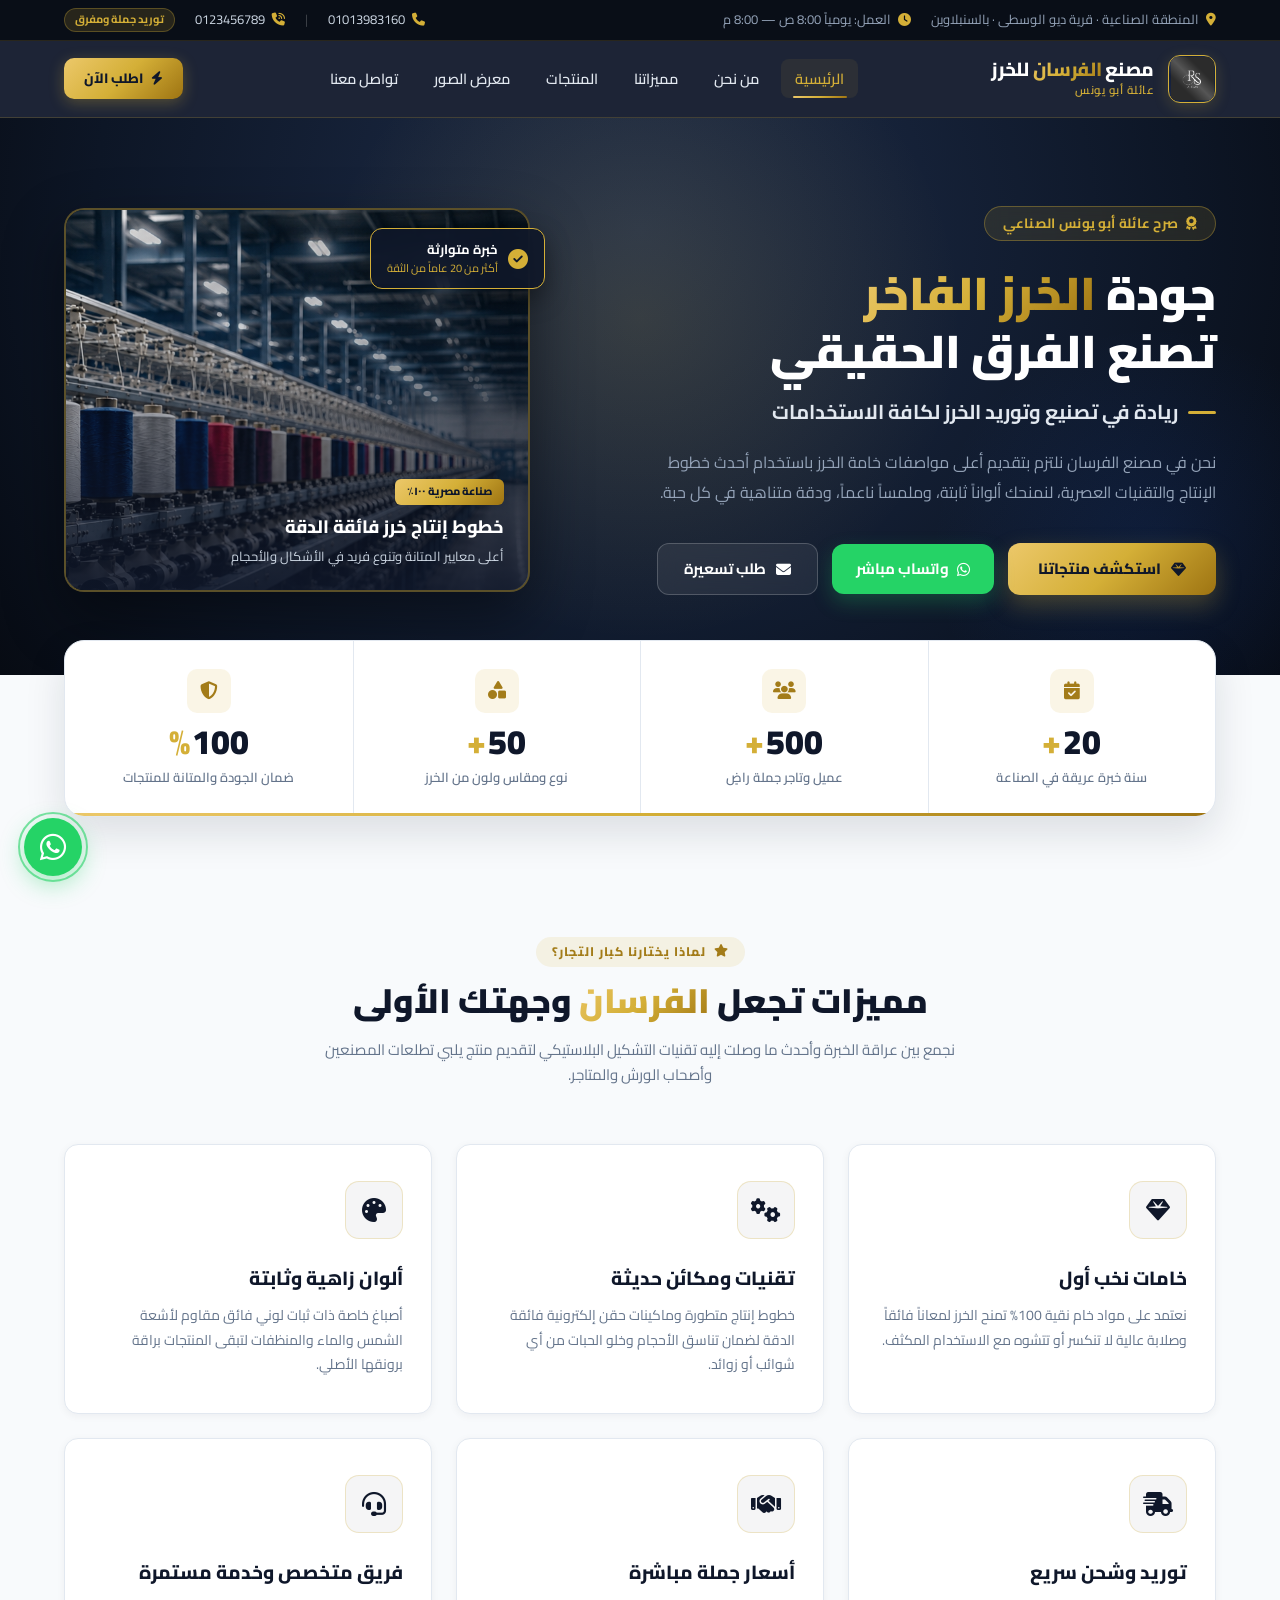
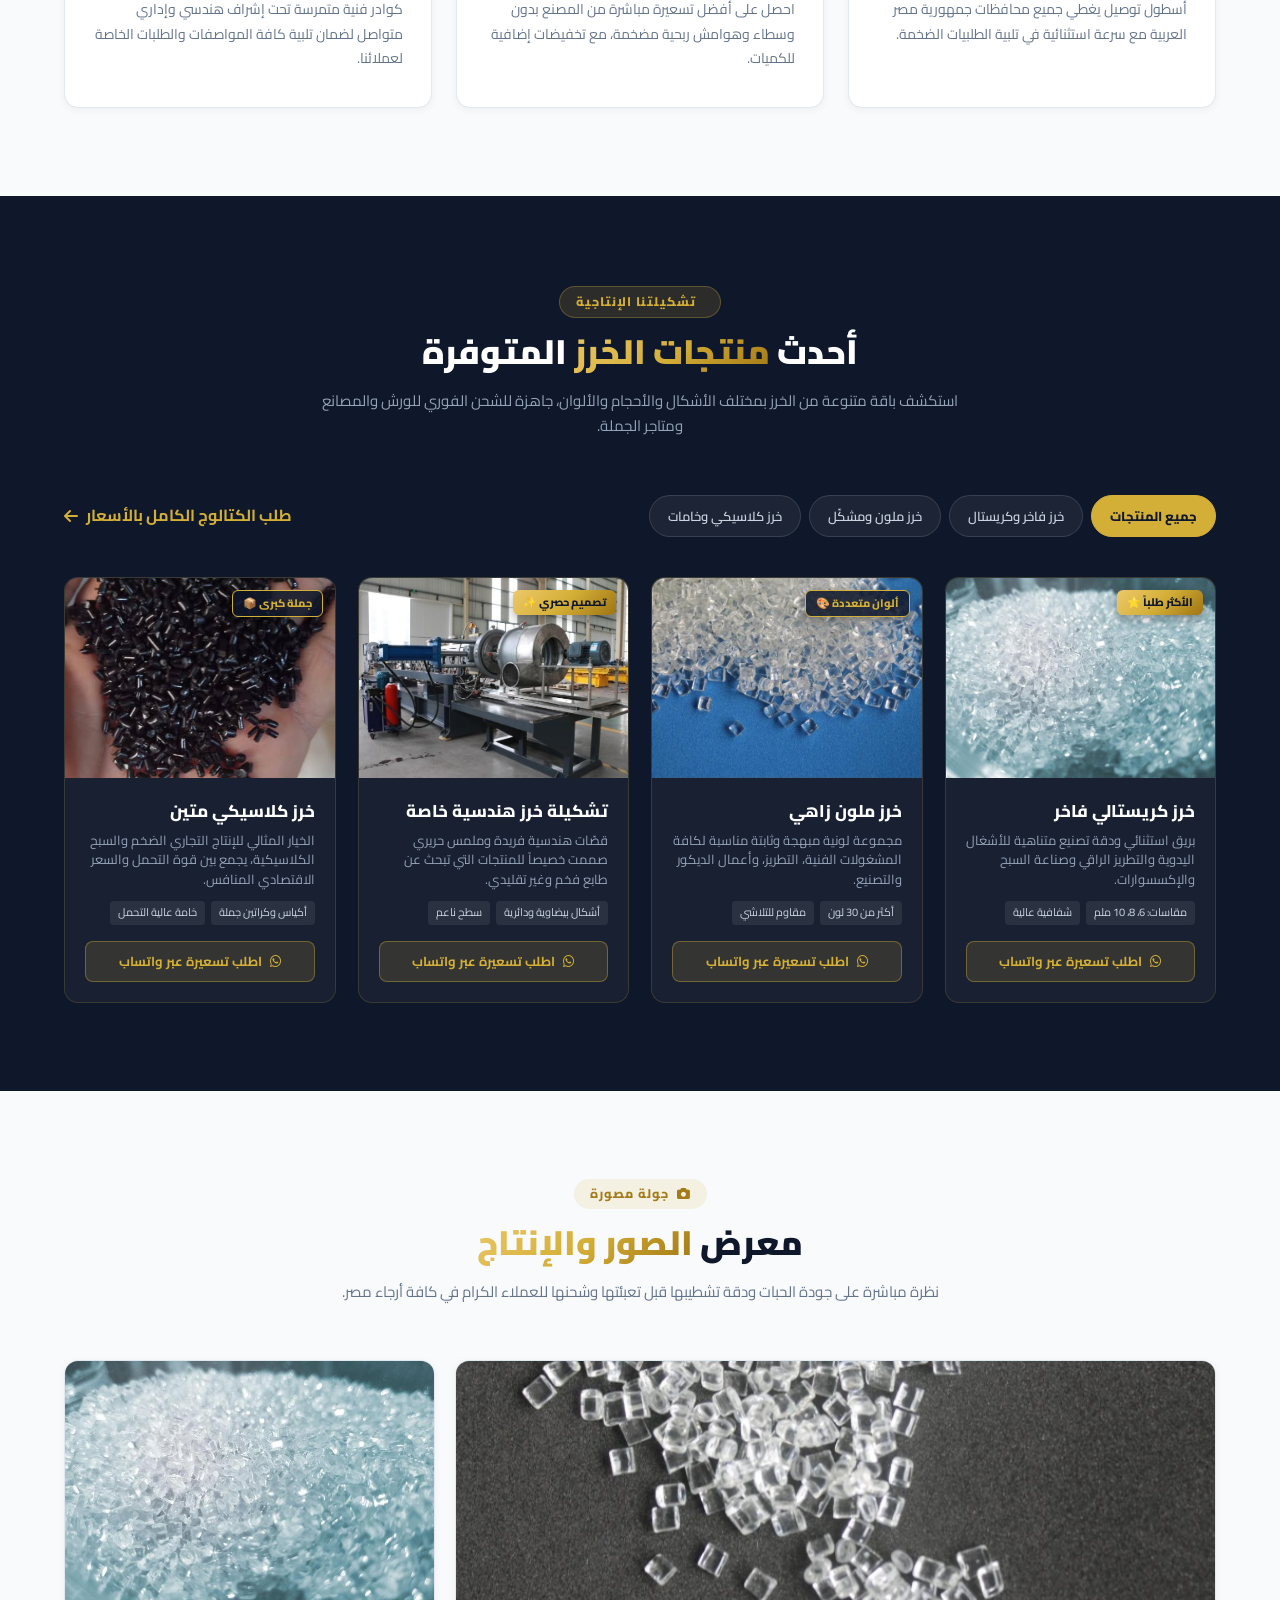
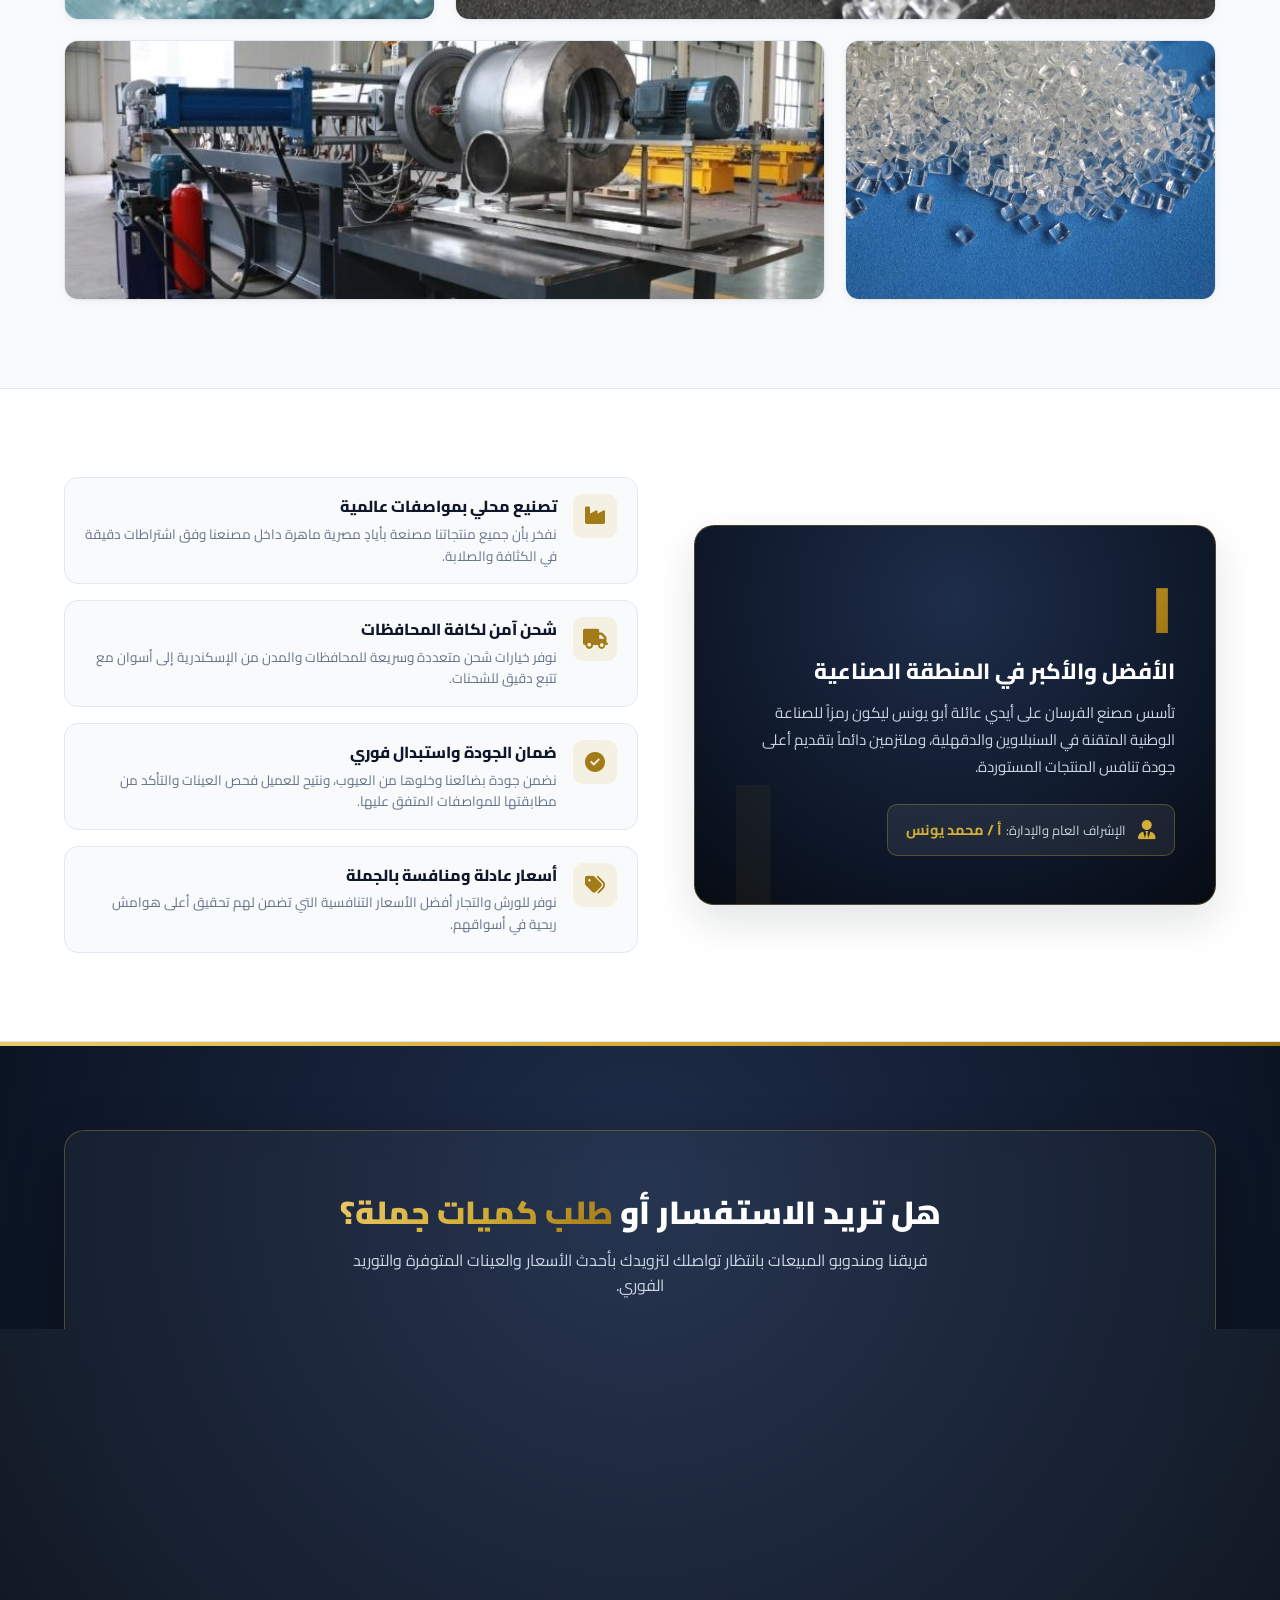
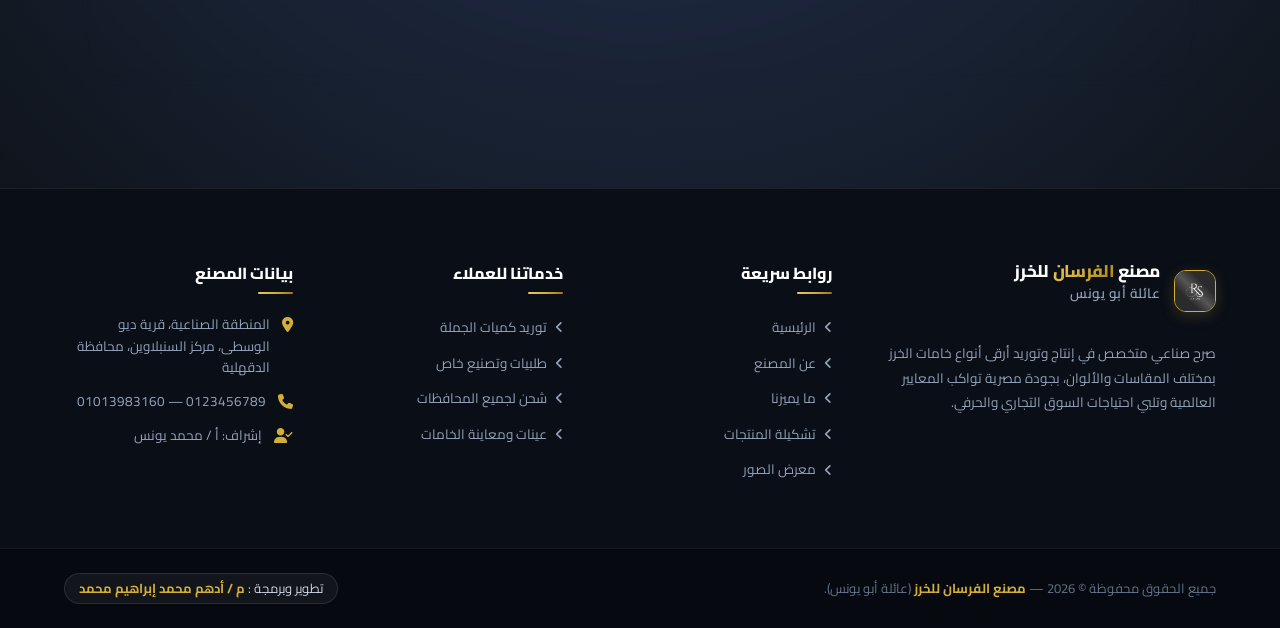
==== commit 8abeec34: "fffs" ====
--- a/index.html
+++ b/index.html
@@ -11,7 +11,7 @@
   <link rel="preconnect" href="https://fonts.gstatic.com" crossorigin>
   <link href="https://fonts.googleapis.com/css2?family=Cairo:wght@300;400;600;700;800;900&display=swap" rel="stylesheet">
   <link rel="stylesheet" href="https://cdnjs.cloudflare.com/ajax/libs/font-awesome/6.5.1/css/all.min.css">
-  
+  <link rel="shortcut icon" href="فرسان.png" type="image/x-icon">
   <!-- Main Stylesheet -->
   <link rel="stylesheet" href="fo.css">
 </head>
@@ -51,16 +51,11 @@
       <div class="navbar">
         <a href="#hero" class="brand">
           <div class="brand-icon-wrapper">
-            <svg viewBox="0 0 24 24" xmlns="http://www.w3.org/2000/svg">
-              <ellipse cx="12" cy="8" rx="4" ry="5"/>
-              <ellipse cx="5" cy="18" rx="3" ry="4"/>
-              <ellipse cx="19" cy="18" rx="3" ry="4"/>
-              <ellipse cx="12" cy="20" rx="3" ry="3"/>
-            </svg>
+           <img src="فرسان.png" alt="مصنع الفرسان للخرز" style="width: 43px; height: 43px;">
           </div>
           <div class="brand-text">
             <h2>مصنع <span>الفرسان</span> للخرز</h2>
-            <p>عائلة أبو يونس · جودة عالية الدقة</p>
+            <p>عائلة أبو يونس</p>
           </div>
         </a>
 
@@ -549,12 +544,7 @@
         <div class="footer-col">
           <div class="brand" style="margin-bottom: 1.25rem;">
             <div class="brand-icon-wrapper" style="width: 42px; height: 42px;">
-              <svg viewBox="0 0 24 24" xmlns="http://www.w3.org/2000/svg" style="width: 22px; height: 22px;">
-                <ellipse cx="12" cy="8" rx="4" ry="5"/>
-                <ellipse cx="5" cy="18" rx="3" ry="4"/>
-                <ellipse cx="19" cy="18" rx="3" ry="4"/>
-                <ellipse cx="12" cy="20" rx="3" ry="3"/>
-              </svg>
+              <img src="فرسان.png" alt="مصنع الفرسان للخرز" style="width: 100%; height: 100%;">
             </div>
             <div class="brand-text">
               <h2 style="font-size: 17px;">مصنع <span>الفرسان</span> للخرز</h2>
